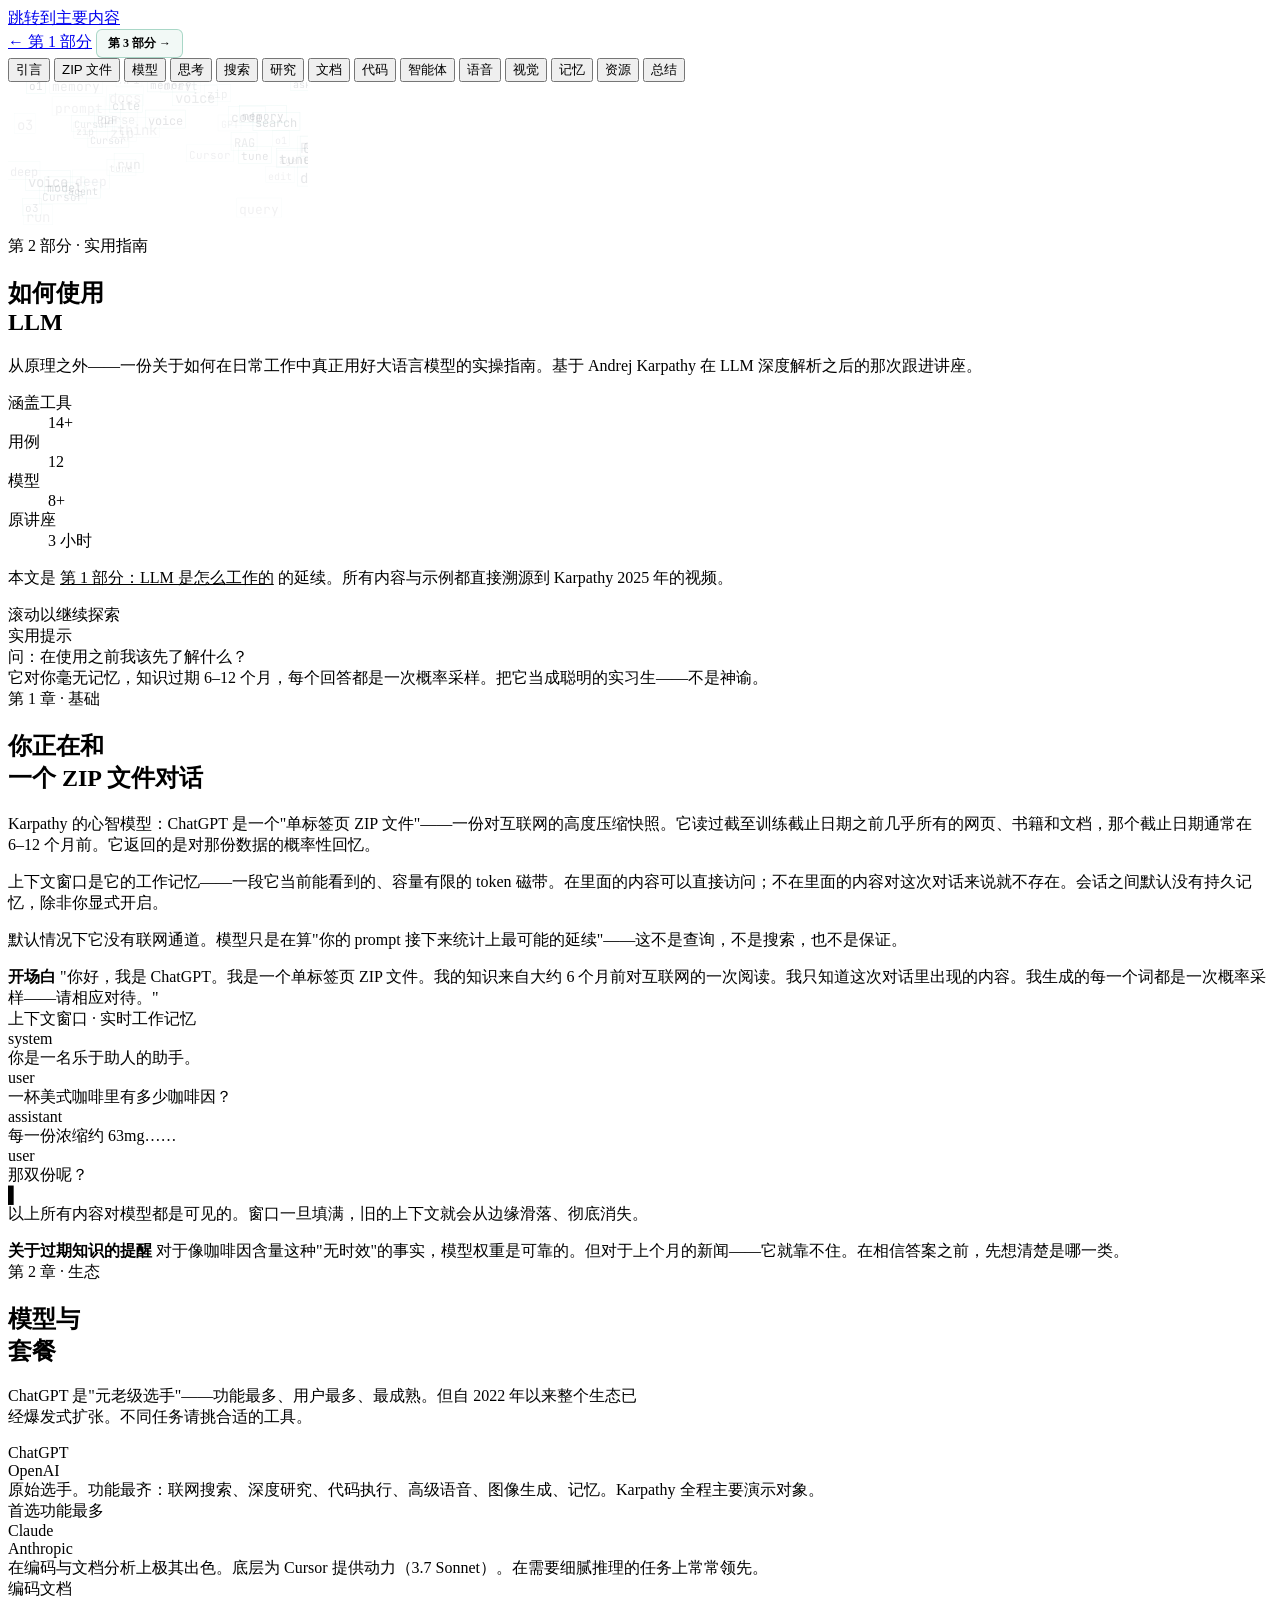
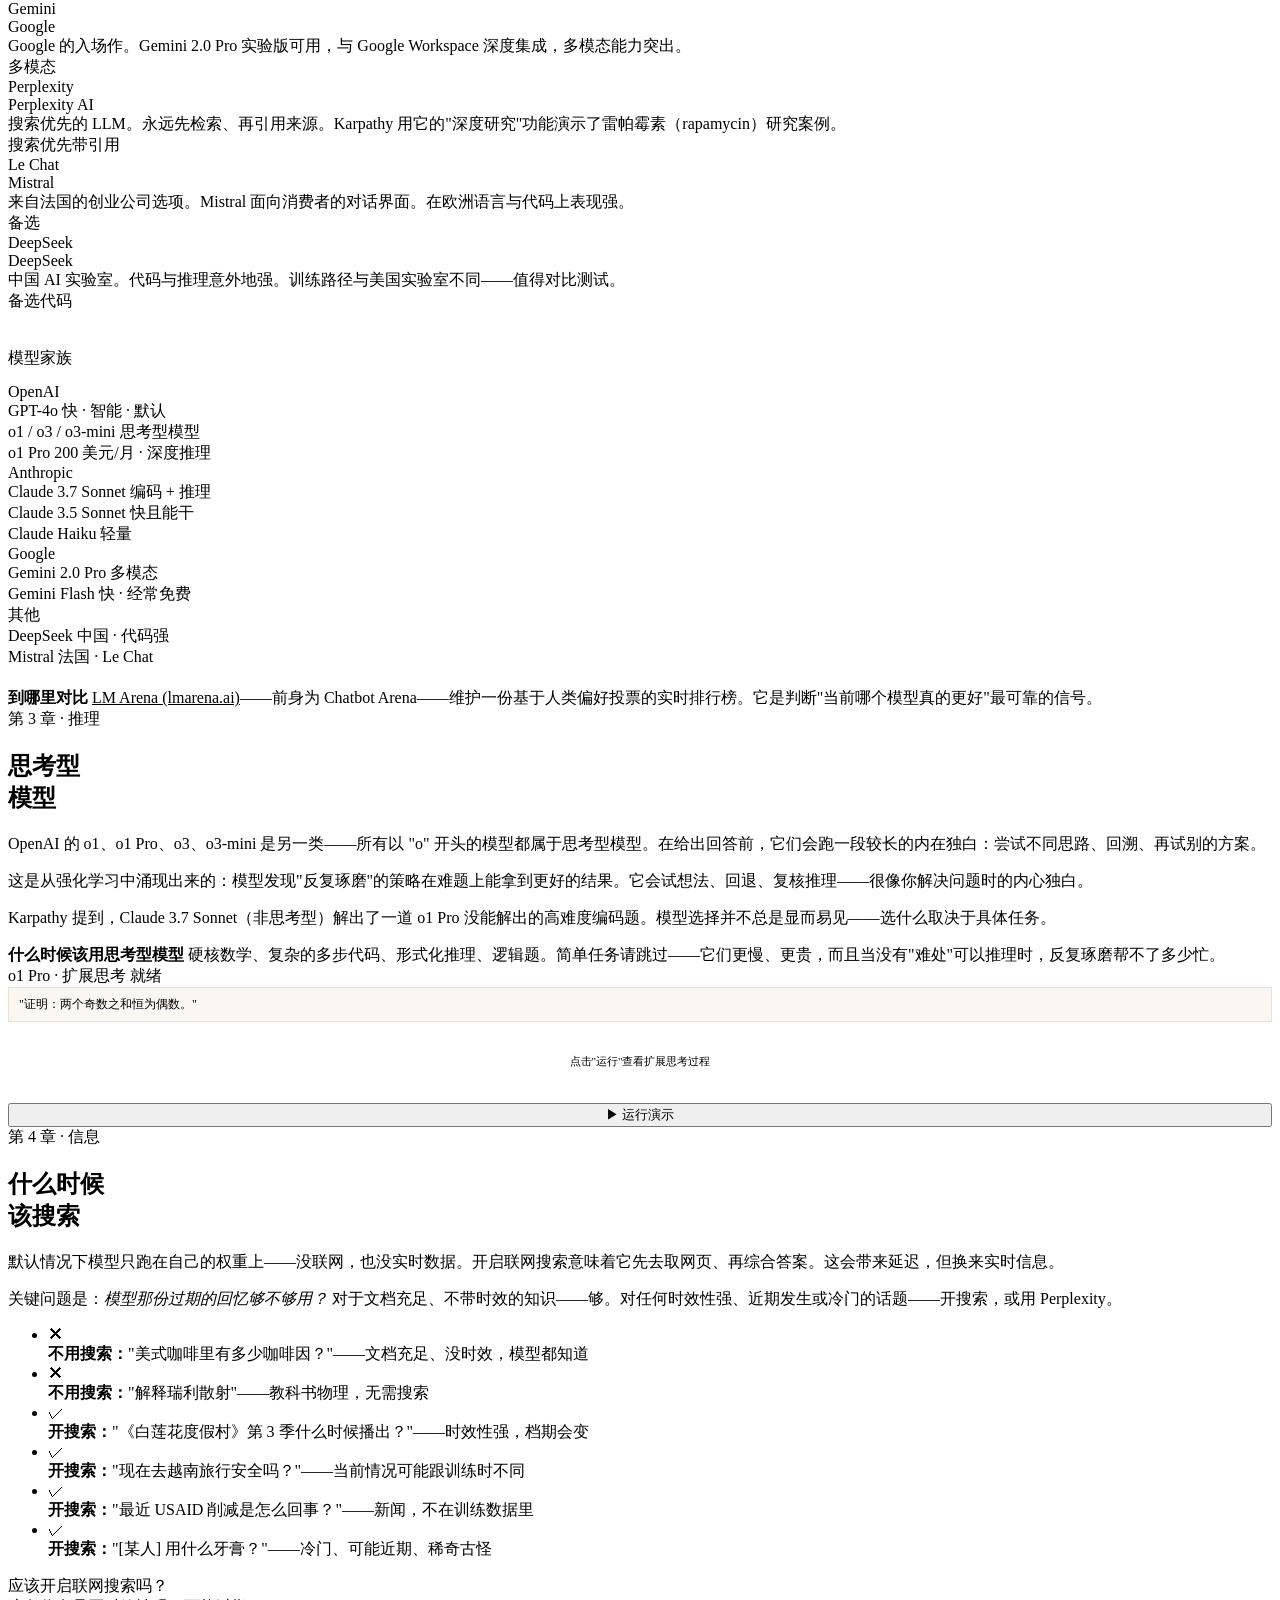
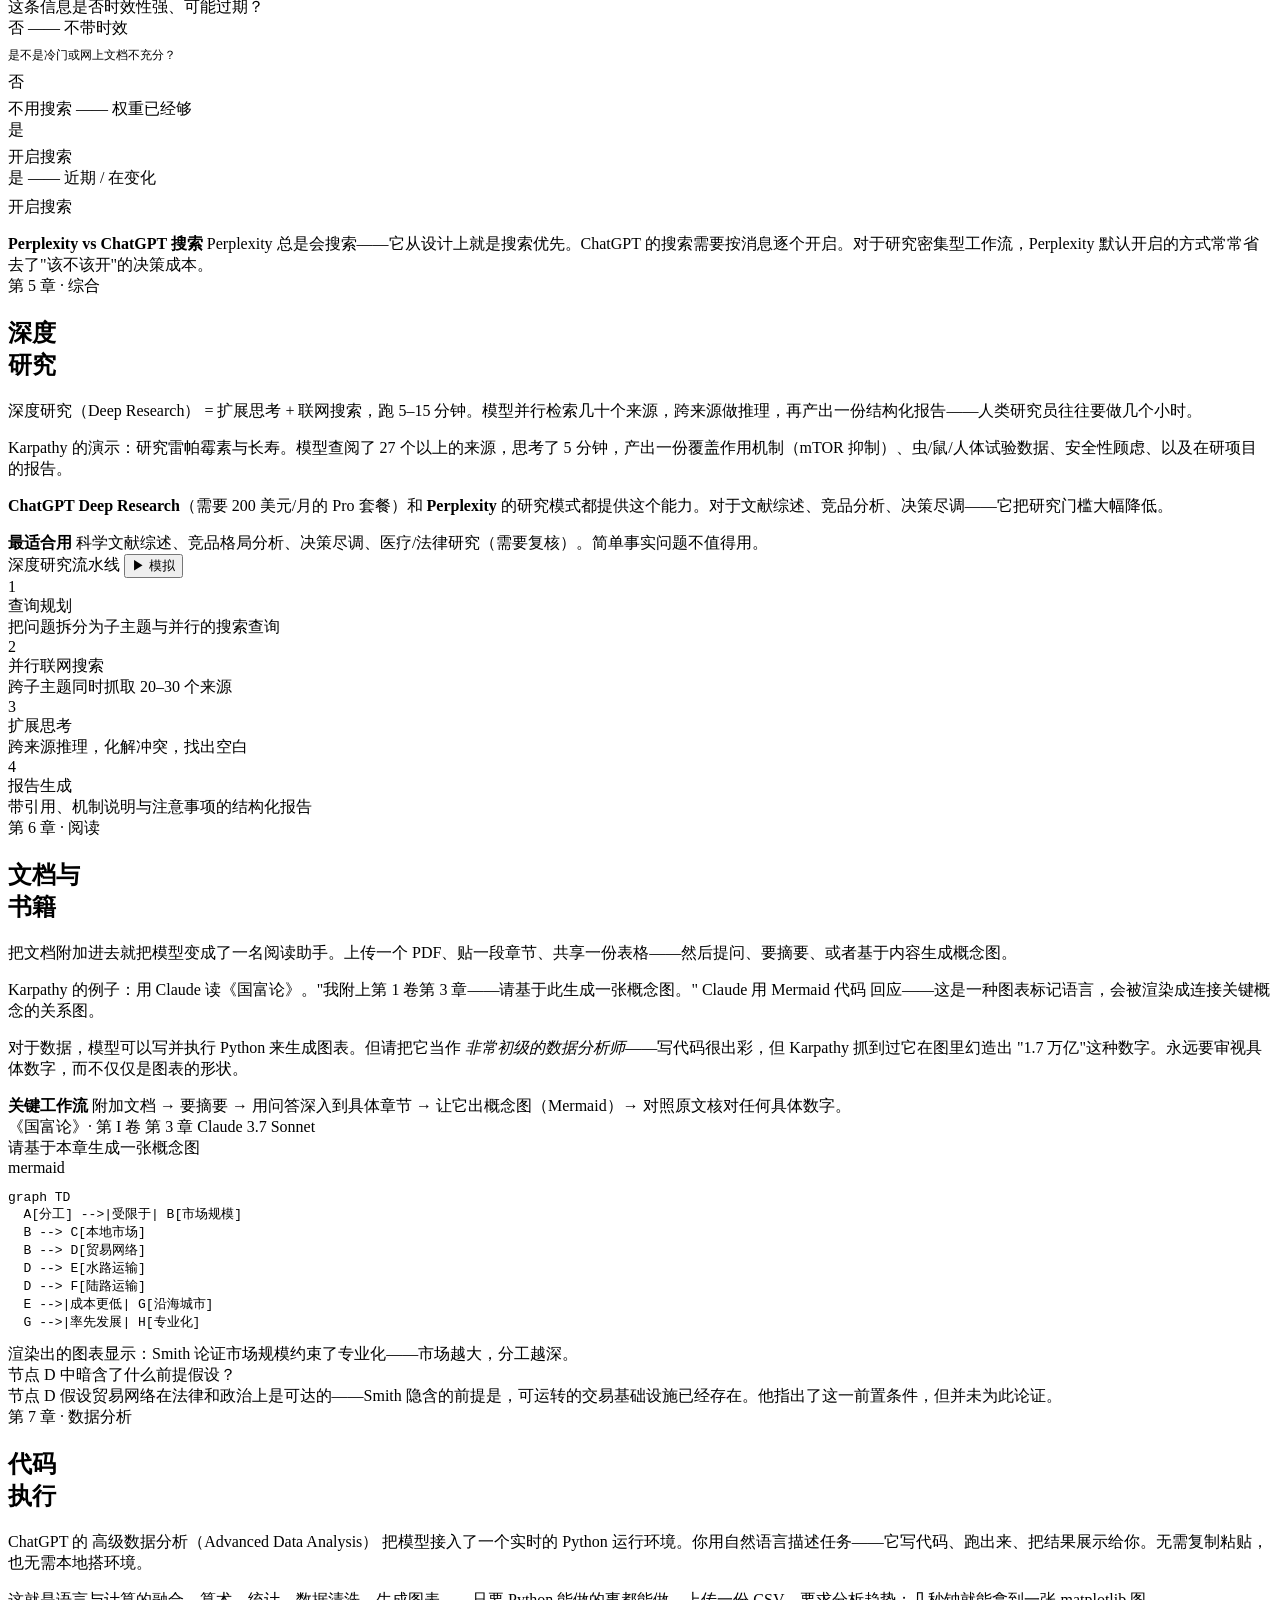
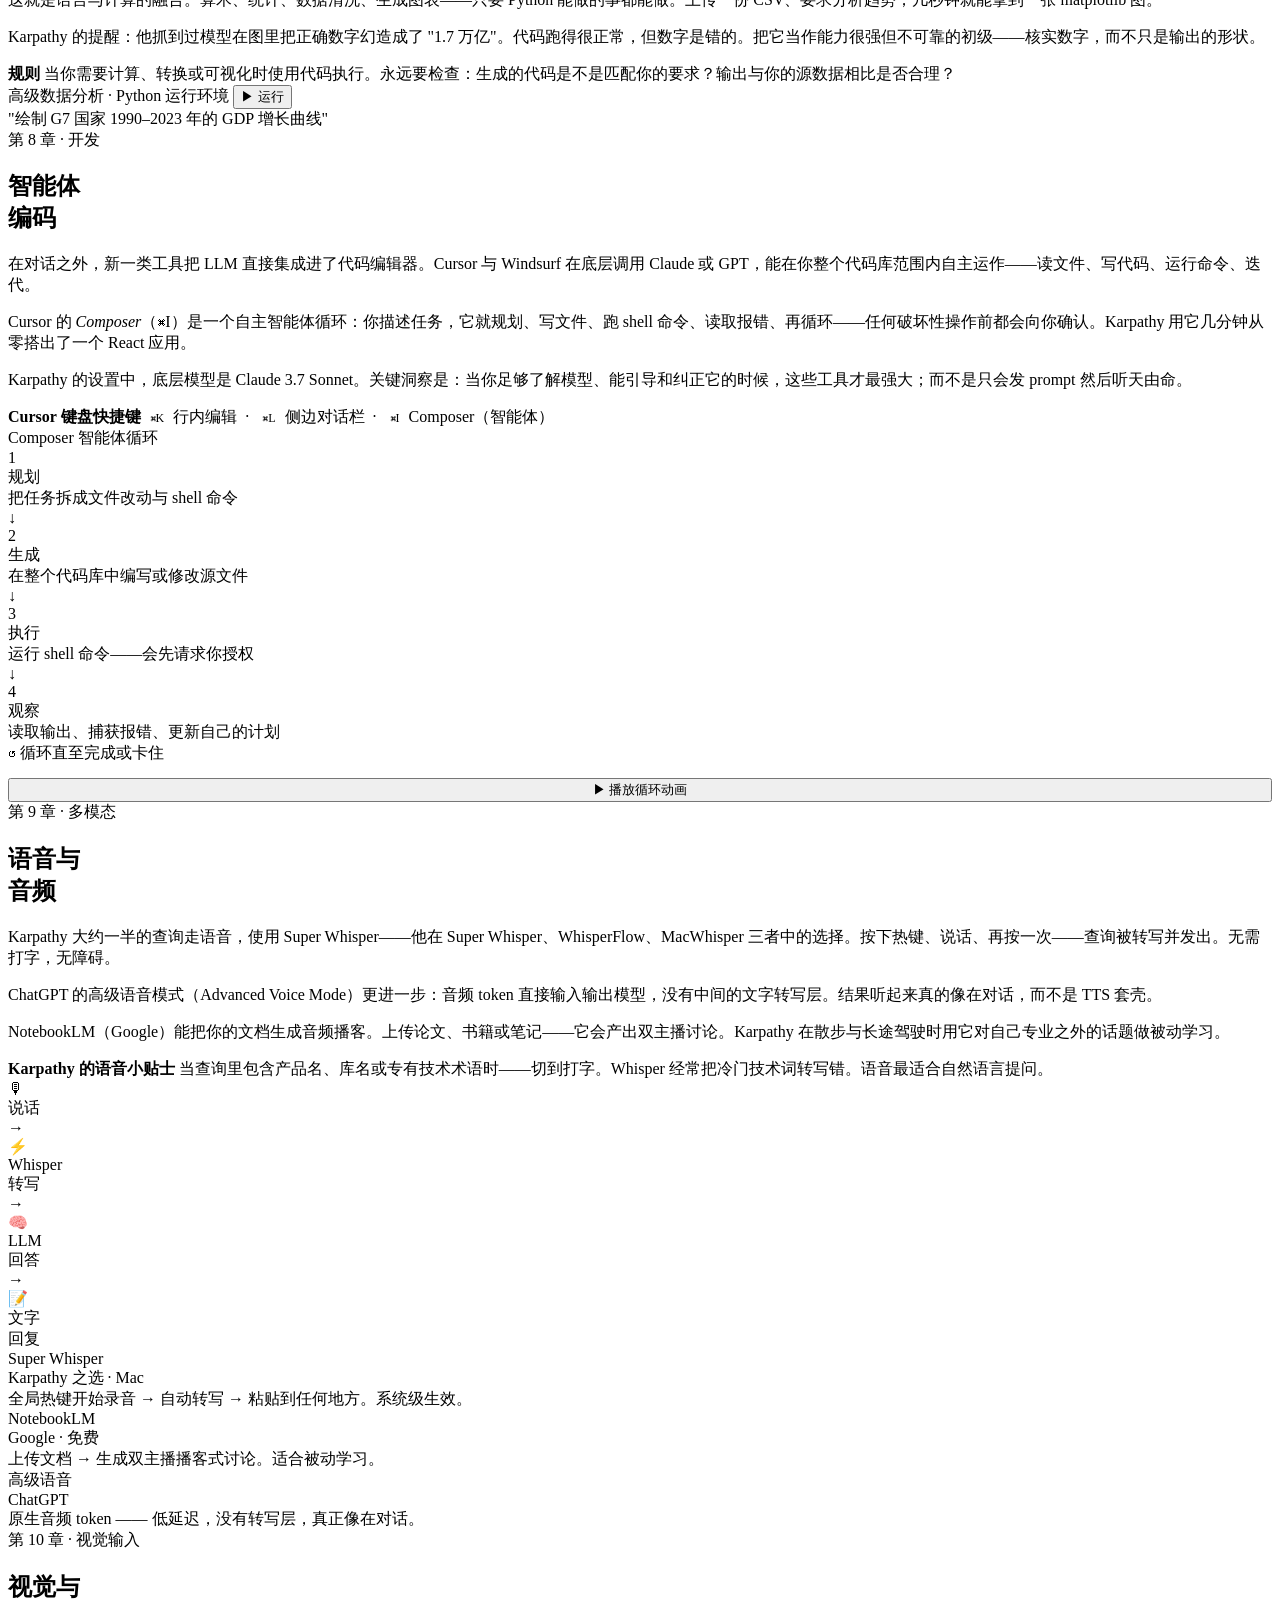
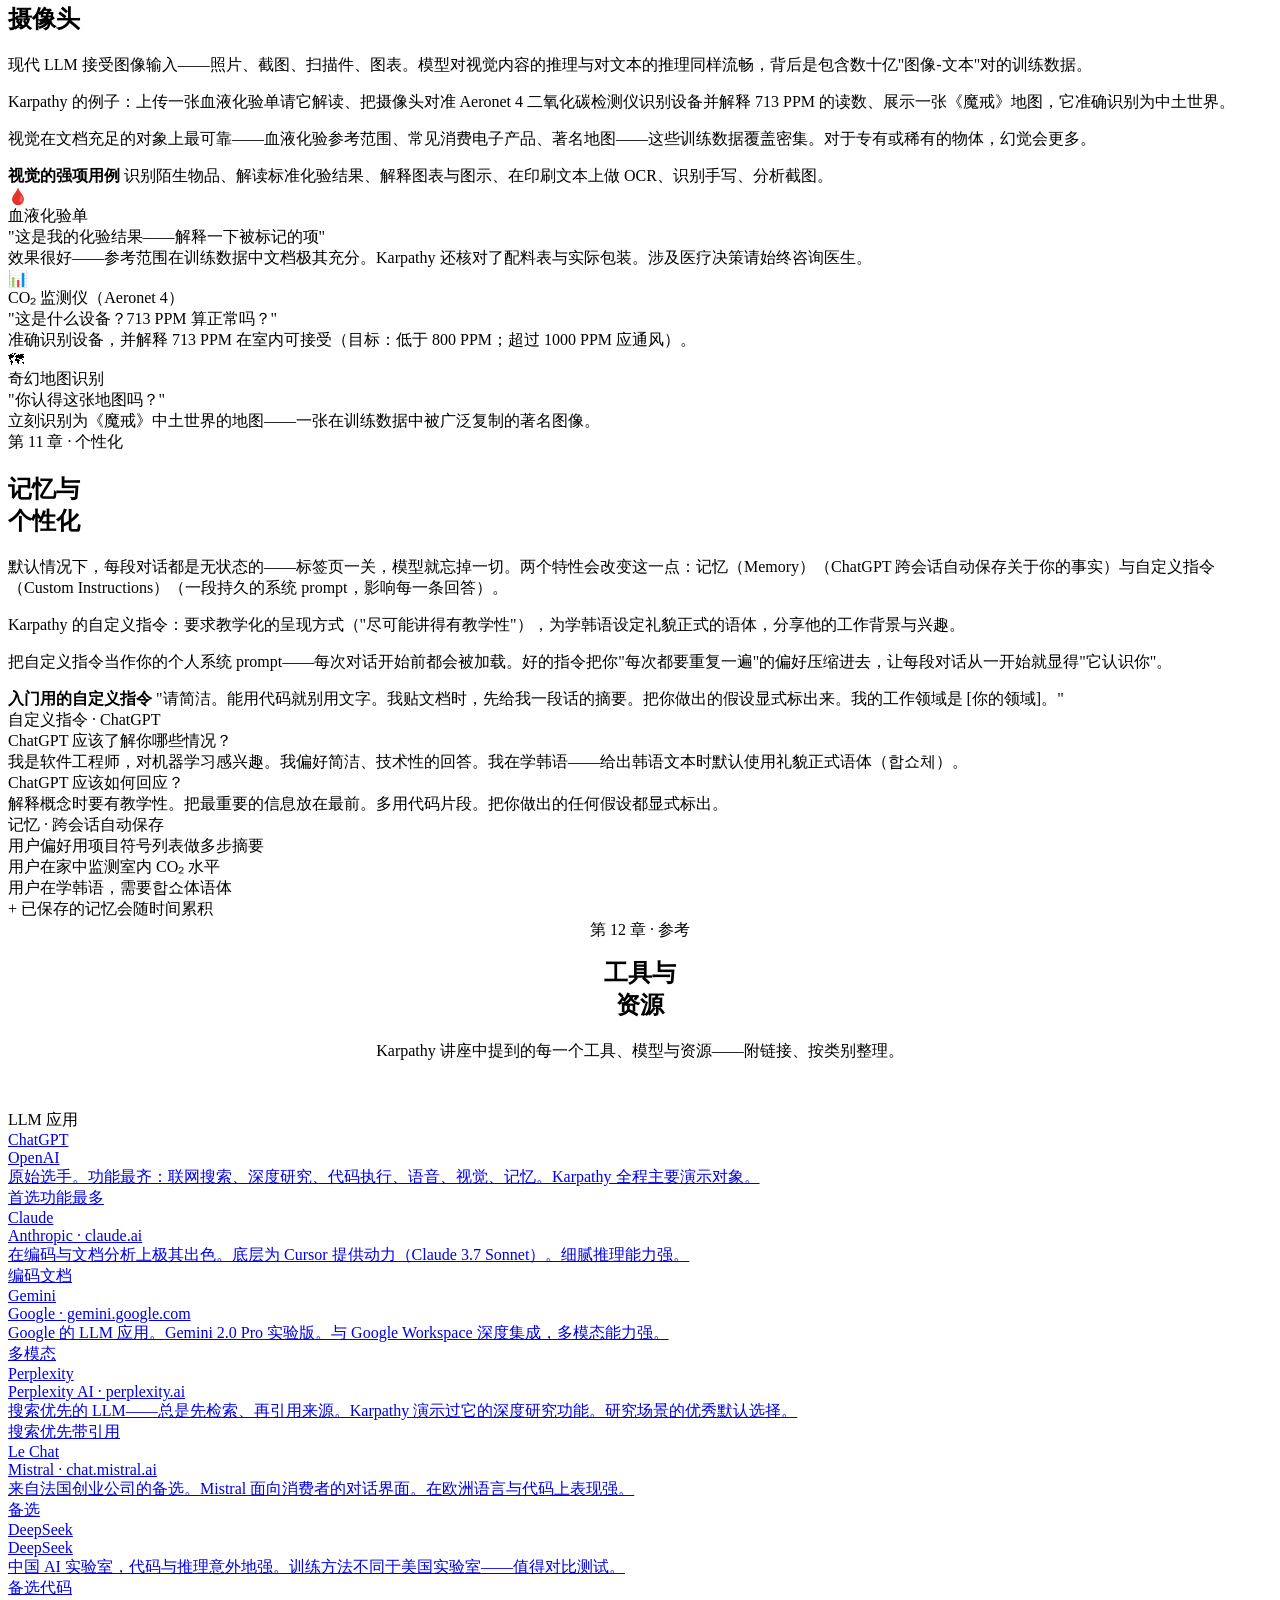
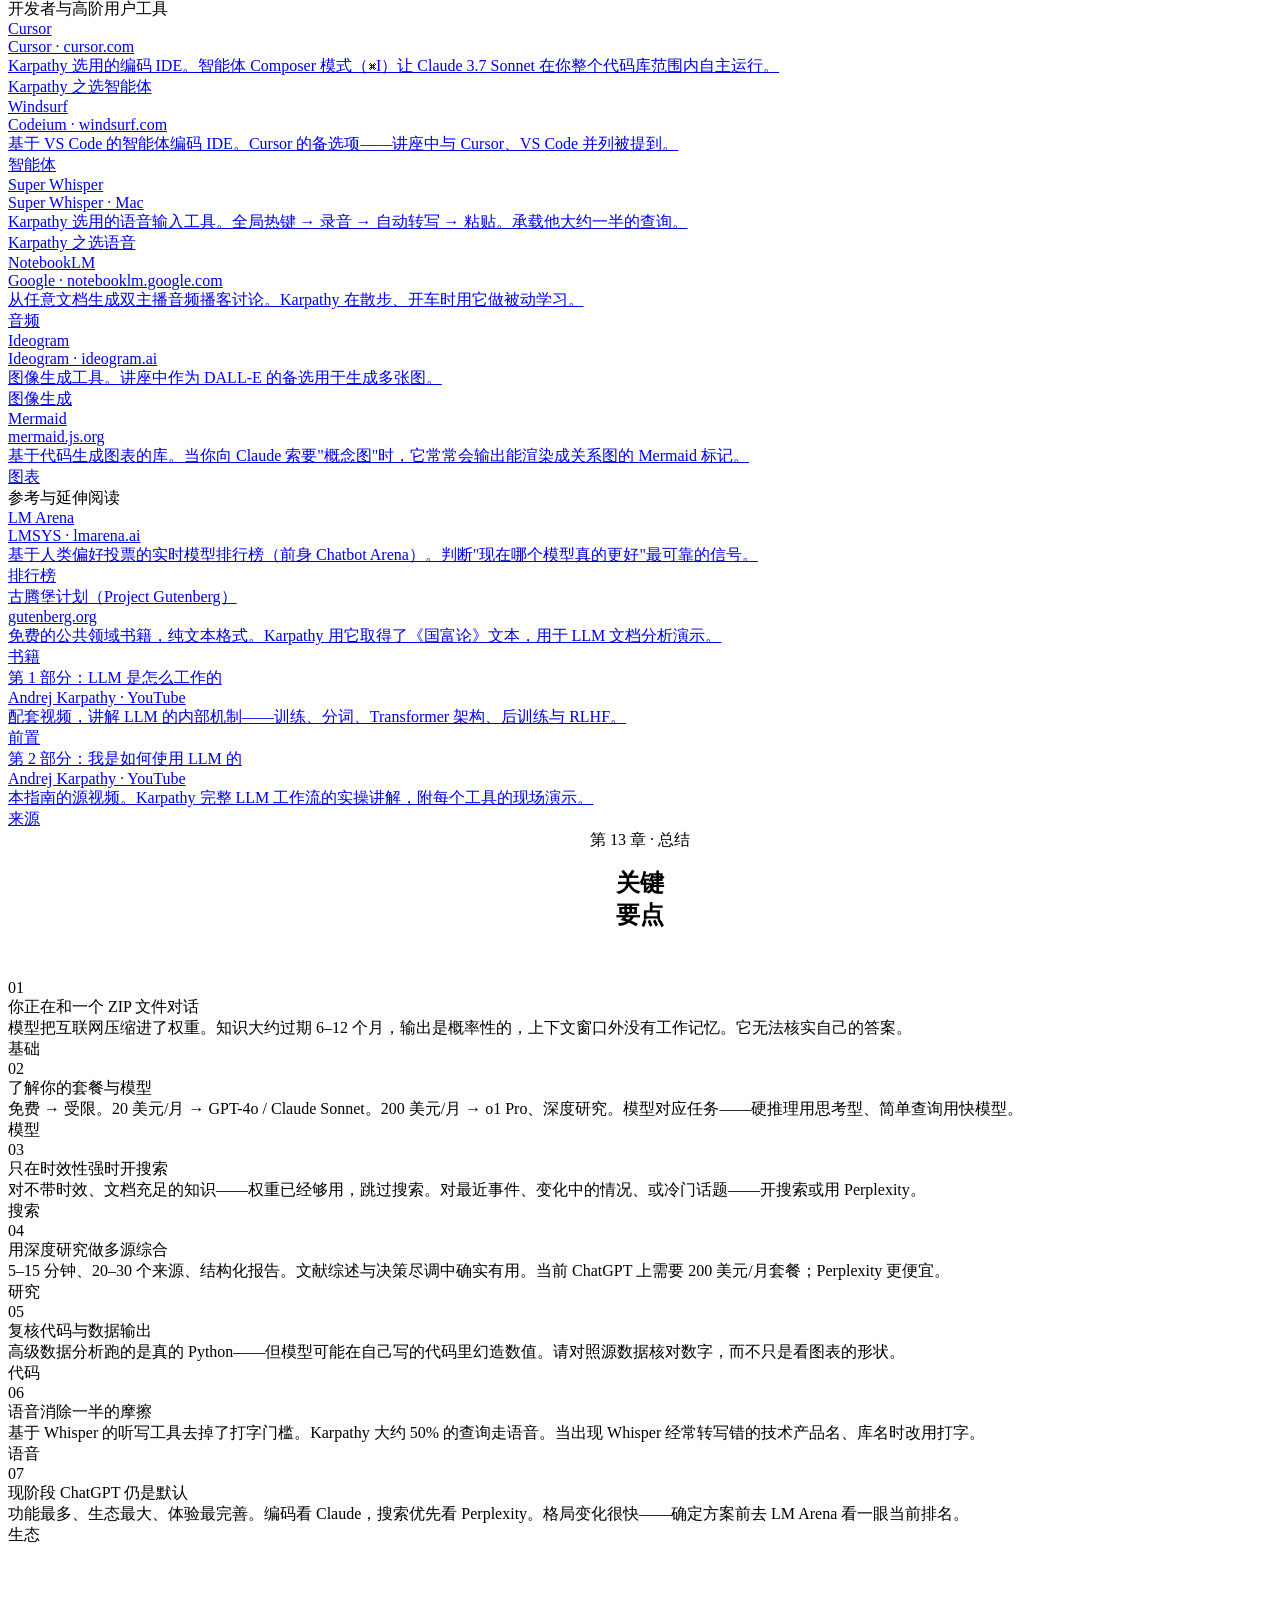
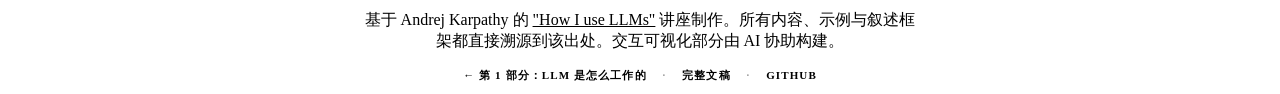
==== how-to-use-llms/index.html @ b39ea915 "Translate site content to Simplified Chinese Translate all user-visible content across the three mai" ====
<!DOCTYPE html>
<html lang="zh-CN">
<head>
<meta charset="UTF-8">
<meta name="viewport" content="width=device-width, initial-scale=1.0">
<title>如何使用 LLM —— 实用指南</title>
<link rel="preconnect" href="https://fonts.googleapis.com">
<link rel="preconnect" href="https://fonts.gstatic.com" crossorigin>
<link href="https://fonts.googleapis.com/css2?family=Inter:wght@400;500;600;700;800&family=JetBrains+Mono:ital,wght@0,400;0,500;1,400&display=swap" rel="stylesheet">
<link rel="stylesheet" href="style.css">
</head>
<body>
<a href="#main-content" class="skip-link">跳转到主要内容</a>
<div class="progress-bar" id="progress-bar" role="progressbar" aria-label="阅读进度" aria-valuenow="0" aria-valuemin="0" aria-valuemax="100"></div>

<nav class="top-nav" id="top-nav" aria-label="章节导航">
  <div class="top-nav-inner">
    <a href="../index.html" class="top-nav-brand">← 第 1 部分</a>
    <a href="../neural-networks/index.html" style="font-family:var(--ds);font-size:12px;font-weight:600;color:var(--green);text-decoration:none;padding:5px 11px;border-radius:6px;border:1px solid rgba(0,135,90,0.3);background:rgba(0,135,90,0.05);white-space:nowrap;flex-shrink:0;display:inline-flex;align-items:center;gap:5px;transition:.15s;margin-right:6px" onmouseover="this.style.background='rgba(0,135,90,0.1)'" onmouseout="this.style.background='rgba(0,135,90,0.05)'">第 3 部分 →</a>
    <div class="top-nav-links" id="top-nav-links">
      <button class="tnav-btn active" data-section="s-intro" aria-current="true">引言</button>
      <button class="tnav-btn" data-section="s-mental-model">ZIP 文件</button>
      <button class="tnav-btn" data-section="s-models">模型</button>
      <button class="tnav-btn" data-section="s-thinking">思考</button>
      <button class="tnav-btn" data-section="s-search">搜索</button>
      <button class="tnav-btn" data-section="s-research">研究</button>
      <button class="tnav-btn" data-section="s-docs">文档</button>
      <button class="tnav-btn" data-section="s-code">代码</button>
      <button class="tnav-btn" data-section="s-agentic">智能体</button>
      <button class="tnav-btn" data-section="s-voice">语音</button>
      <button class="tnav-btn" data-section="s-vision">视觉</button>
      <button class="tnav-btn" data-section="s-memory">记忆</button>
      <button class="tnav-btn" data-section="s-resources">资源</button>
      <button class="tnav-btn" data-section="s-summary">总结</button>
    </div>
  </div>
</nav>

<!-- ━━━━━━━━ HERO ━━━━━━━━ -->
<section id="s-intro" class="section" aria-label="引言">
  <canvas id="hero-canvas" aria-hidden="true"></canvas>
  <div class="hero-content" id="main-content">
    <div class="chapter-badge" aria-hidden="true">第 2 部分 · 实用指南</div>
    <div class="hero-grid">
      <div class="hero-left">
        <h1 class="hero-title">如何使用<br><span>LLM</span></h1>
        <p class="hero-sub">从原理之外——一份关于如何在日常工作中真正用好大语言模型的实操指南。基于 Andrej Karpathy 在 LLM 深度解析之后的那次跟进讲座。</p>
        <dl class="hero-stats">
          <div class="stat-item"><dt class="stat-lbl">涵盖工具</dt><dd class="stat-val">14+</dd></div>
          <div class="stat-item"><dt class="stat-lbl">用例</dt><dd class="stat-val">12</dd></div>
          <div class="stat-item"><dt class="stat-lbl">模型</dt><dd class="stat-val">8+</dd></div>
          <div class="stat-item"><dt class="stat-lbl">原讲座</dt><dd class="stat-val">3 小时</dd></div>
        </dl>
        <p class="stats-caveat">本文是 <a href="../index.html" style="color:var(--accent)">第 1 部分：LLM 是怎么工作的</a> 的延续。所有内容与示例都直接溯源到 Karpathy 2025 年的视频。</p>
        <div class="scroll-hint" aria-hidden="true"><div class="scroll-arrow"></div>滚动以继续探索</div>
      </div>
      <div class="hero-right">
        <div class="typewriter-wrap" aria-label="LLM 使用小贴士">
          <div class="tw-label" aria-hidden="true">实用提示</div>
          <div class="tw-prompt">问：在使用之前我该先了解什么？</div>
          <div class="tw-response" id="tw-response" aria-live="polite" aria-atomic="true"><span class="tw-cursor" aria-hidden="true"></span></div>
        </div>
      </div>
    </div>
  </div>
</section>

<!-- ━━━━━━━━ ZIP FILE ━━━━━━━━ -->
<section id="s-mental-model" class="section" aria-label="ZIP 文件这一心智模型">
  <div class="section-inner two-col">
    <div class="col-text fade-up">
      <div class="chapter-badge">第 1 章 · 基础</div>
      <h2 class="section-title">你正在和<br><span>一个 ZIP 文件</span>对话</h2>
      <p class="body-text">Karpathy 的心智模型：ChatGPT 是一个<span class="highlight">"单标签页 ZIP 文件"</span>——一份对互联网的高度压缩快照。它读过截至训练截止日期之前几乎所有的网页、书籍和文档，那个截止日期通常在 6–12 个月前。它返回的是对那份数据的概率性回忆。</p>
      <p class="body-text"><span class="highlight">上下文窗口</span>是它的工作记忆——一段它当前能看到的、容量有限的 token 磁带。在里面的内容可以直接访问；不在里面的内容对这次对话来说就不存在。会话之间默认没有持久记忆，除非你显式开启。</p>
      <p class="body-text">默认情况下它没有联网通道。模型只是在算"你的 prompt 接下来统计上最可能的延续"——这不是查询，不是搜索，也不是保证。</p>
      <div class="insight-box">
        <strong>开场白</strong>
        "你好，我是 ChatGPT。我是一个单标签页 ZIP 文件。我的知识来自大约 6 个月前对互联网的一次阅读。我只知道这次对话里出现的内容。我生成的每一个词都是一次概率采样——请相应对待。"
      </div>
    </div>
    <div class="fade-up" style="animation-delay:.15s">
      <div class="context-demo">
        <div class="context-label">上下文窗口 · 实时工作记忆</div>
        <div class="context-tape" id="context-tape">
          <div class="context-token ctx-system">system</div>
          <div class="context-token ctx-content">你是一名乐于助人的助手。</div>
          <div class="context-token ctx-user">user</div>
          <div class="context-token ctx-content">一杯美式咖啡里有多少咖啡因？</div>
          <div class="context-token ctx-assistant">assistant</div>
          <div class="context-token ctx-content">每一份浓缩约 63mg……</div>
          <div class="context-token ctx-user">user</div>
          <div class="context-token ctx-content">那双份呢？</div>
          <div class="context-token ctx-cursor blink">▌</div>
        </div>
        <div class="context-note">以上所有内容对模型都是可见的。窗口一旦填满，旧的上下文就会从边缘滑落、彻底消失。</div>
      </div>
      <div class="insight-box" style="margin-top:16px">
        <strong>关于过期知识的提醒</strong>
        对于像咖啡因含量这种"无时效"的事实，模型权重是可靠的。但对于上个月的新闻——它就靠不住。在相信答案之前，先想清楚是哪一类。
      </div>
    </div>
  </div>
</section>

<!-- ━━━━━━━━ MODELS & TIERS ━━━━━━━━ -->
<section id="s-models" class="section" aria-label="模型与套餐">
  <div class="section-inner">
    <div class="fade-up" style="margin-bottom:8px">
      <div class="chapter-badge">第 2 章 · 生态</div>
      <h2 class="section-title">模型与<br><span>套餐</span></h2>
      <p class="body-text" style="max-width:640px">ChatGPT 是"元老级选手"——功能最多、用户最多、最成熟。但自 2022 年以来整个生态已经爆发式扩张。不同任务请挑合适的工具。</p>
    </div>
    <div class="app-grid fade-up" style="animation-delay:.1s" id="app-grid" aria-label="LLM 应用对比">
      <div class="app-card app-featured">
        <div class="ac-name">ChatGPT</div>
        <div class="ac-by">OpenAI</div>
        <div class="ac-desc">原始选手。功能最齐：联网搜索、深度研究、代码执行、高级语音、图像生成、记忆。Karpathy 全程主要演示对象。</div>
        <div class="ac-tags"><span class="tag tag-c">首选</span><span class="tag tag-g">功能最多</span></div>
      </div>
      <div class="app-card">
        <div class="ac-name">Claude</div>
        <div class="ac-by">Anthropic</div>
        <div class="ac-desc">在编码与文档分析上极其出色。底层为 Cursor 提供动力（3.7 Sonnet）。在需要细腻推理的任务上常常领先。</div>
        <div class="ac-tags"><span class="tag tag-g">编码</span><span class="tag tag-c">文档</span></div>
      </div>
      <div class="app-card">
        <div class="ac-name">Gemini</div>
        <div class="ac-by">Google</div>
        <div class="ac-desc">Google 的入场作。Gemini 2.0 Pro 实验版可用，与 Google Workspace 深度集成，多模态能力突出。</div>
        <div class="ac-tags"><span class="tag tag-p">多模态</span></div>
      </div>
      <div class="app-card">
        <div class="ac-name">Perplexity</div>
        <div class="ac-by">Perplexity AI</div>
        <div class="ac-desc">搜索优先的 LLM。永远先检索、再引用来源。Karpathy 用它的"深度研究"功能演示了雷帕霉素（rapamycin）研究案例。</div>
        <div class="ac-tags"><span class="tag tag-c">搜索优先</span><span class="tag tag-a">带引用</span></div>
      </div>
      <div class="app-card">
        <div class="ac-name">Le Chat</div>
        <div class="ac-by">Mistral</div>
        <div class="ac-desc">来自法国的创业公司选项。Mistral 面向消费者的对话界面。在欧洲语言与代码上表现强。</div>
        <div class="ac-tags"><span class="tag tag-a">备选</span></div>
      </div>
      <div class="app-card">
        <div class="ac-name">DeepSeek</div>
        <div class="ac-by">DeepSeek</div>
        <div class="ac-desc">中国 AI 实验室。代码与推理意外地强。训练路径与美国实验室不同——值得对比测试。</div>
        <div class="ac-tags"><span class="tag tag-a">备选</span><span class="tag tag-g">代码</span></div>
      </div>
    </div>

    <div class="fade-up" style="animation-delay:.2s;margin-top:36px">
      <div class="chapter-badge" style="margin-bottom:14px">模型家族</div>
      <div class="model-families-grid">
        <div class="model-family-card">
          <div class="mf-provider">OpenAI</div>
          <div class="mf-models">
            <div class="model-chip chip-default">GPT-4o <span>快 · 智能 · 默认</span></div>
            <div class="model-chip chip-thinking">o1 / o3 / o3-mini <span>思考型模型</span></div>
            <div class="model-chip chip-premium">o1 Pro <span>200 美元/月 · 深度推理</span></div>
          </div>
        </div>
        <div class="model-family-card">
          <div class="mf-provider">Anthropic</div>
          <div class="mf-models">
            <div class="model-chip chip-thinking">Claude 3.7 Sonnet <span>编码 + 推理</span></div>
            <div class="model-chip chip-default">Claude 3.5 Sonnet <span>快且能干</span></div>
            <div class="model-chip chip-default">Claude Haiku <span>轻量</span></div>
          </div>
        </div>
        <div class="model-family-card">
          <div class="mf-provider">Google</div>
          <div class="mf-models">
            <div class="model-chip chip-default">Gemini 2.0 Pro <span>多模态</span></div>
            <div class="model-chip chip-default">Gemini Flash <span>快 · 经常免费</span></div>
          </div>
        </div>
        <div class="model-family-card">
          <div class="mf-provider">其他</div>
          <div class="mf-models">
            <div class="model-chip chip-alt">DeepSeek <span>中国 · 代码强</span></div>
            <div class="model-chip chip-alt">Mistral <span>法国 · Le Chat</span></div>
          </div>
        </div>
      </div>
    </div>
    <div class="insight-box fade-up" style="animation-delay:.3s;margin-top:20px">
      <strong>到哪里对比</strong>
      <a href="https://lmarena.ai" target="_blank" rel="noopener" style="color:var(--accent)">LM Arena (lmarena.ai)</a>——前身为 Chatbot Arena——维护一份基于人类偏好投票的实时排行榜。它是判断"当前哪个模型真的更好"最可靠的信号。
    </div>
  </div>
</section>

<!-- ━━━━━━━━ THINKING MODELS ━━━━━━━━ -->
<section id="s-thinking" class="section" aria-label="思考型模型">
  <div class="section-inner two-col">
    <div class="col-text fade-up">
      <div class="chapter-badge">第 3 章 · 推理</div>
      <h2 class="section-title">思考型<br><span>模型</span></h2>
      <p class="body-text">OpenAI 的 <span class="highlight">o1、o1 Pro、o3、o3-mini</span> 是另一类——所有以 "o" 开头的模型都属于思考型模型。在给出回答前，它们会跑一段较长的内在独白：尝试不同思路、回溯、再试别的方案。</p>
      <p class="body-text">这是从强化学习中涌现出来的：模型发现"反复琢磨"的策略在难题上能拿到更好的结果。它会试想法、回退、复核推理——很像你解决问题时的内心独白。</p>
      <p class="body-text">Karpathy 提到，Claude 3.7 Sonnet（非思考型）解出了一道 o1 Pro 没能解出的高难度编码题。模型选择并不总是显而易见——选什么取决于具体任务。</p>
      <div class="insight-box">
        <strong>什么时候该用思考型模型</strong>
        硬核数学、复杂的多步代码、形式化推理、逻辑题。简单任务请跳过——它们更慢、更贵，而且当没有"难处"可以推理时，反复琢磨帮不了多少忙。
      </div>
    </div>
    <div class="fade-up" style="animation-delay:.15s">
      <div class="thinking-demo" id="thinking-demo">
        <div class="thinking-header">
          <span class="thinking-badge">o1 Pro · 扩展思考</span>
          <span class="thinking-time" id="thinking-time">就绪</span>
        </div>
        <div style="font-family:var(--dm);font-size:12px;color:var(--amber);margin-bottom:12px;padding:8px 10px;background:rgba(148,104,0,0.05);border-radius:var(--radius-sm);border:1px solid rgba(148,104,0,0.15)">"证明：两个奇数之和恒为偶数。"</div>
        <div class="thinking-steps" id="thinking-steps">
          <div style="font-family:var(--ds);font-size:11px;color:var(--txt2);text-align:center;padding:20px 0">点击"运行"查看扩展思考过程</div>
        </div>
        <div class="thinking-answer" id="thinking-answer" style="display:none">
          <div class="ta-label">答案</div>
          <div class="ta-content" id="ta-content"></div>
        </div>
        <button class="btn btn-ghost btn-sm" id="thinking-run-btn" style="margin-top:14px;width:100%">▶ 运行演示</button>
      </div>
    </div>
  </div>
</section>

<!-- ━━━━━━━━ WEB SEARCH ━━━━━━━━ -->
<section id="s-search" class="section" aria-label="什么时候使用联网搜索">
  <div class="section-inner two-col">
    <div class="col-text fade-up">
      <div class="chapter-badge">第 4 章 · 信息</div>
      <h2 class="section-title">什么时候<br><span>该搜索</span></h2>
      <p class="body-text">默认情况下模型只跑在自己的权重上——没联网，也没实时数据。开启联网搜索意味着它先去取网页、再综合答案。这会带来延迟，但换来实时信息。</p>
      <p class="body-text">关键问题是：<em>模型那份过期的回忆够不够用？</em> 对于文档充足、不带时效的知识——够。对任何时效性强、近期发生或冷门的话题——开搜索，或用 Perplexity。</p>
      <ul class="use-case-list">
        <li class="ucl-no-search"><span class="ucl-icon">✕</span><div><strong>不用搜索：</strong>"美式咖啡里有多少咖啡因？"——文档充足、没时效，模型都知道</div></li>
        <li class="ucl-no-search"><span class="ucl-icon">✕</span><div><strong>不用搜索：</strong>"解释瑞利散射"——教科书物理，无需搜索</div></li>
        <li class="ucl-search"><span class="ucl-icon">✓</span><div><strong>开搜索：</strong>"《白莲花度假村》第 3 季什么时候播出？"——时效性强，档期会变</div></li>
        <li class="ucl-search"><span class="ucl-icon">✓</span><div><strong>开搜索：</strong>"现在去越南旅行安全吗？"——当前情况可能跟训练时不同</div></li>
        <li class="ucl-search"><span class="ucl-icon">✓</span><div><strong>开搜索：</strong>"最近 USAID 削减是怎么回事？"——新闻，不在训练数据里</div></li>
        <li class="ucl-search"><span class="ucl-icon">✓</span><div><strong>开搜索：</strong>"[某人] 用什么牙膏？"——冷门、可能近期、稀奇古怪</div></li>
      </ul>
    </div>
    <div class="fade-up" style="animation-delay:.15s">
      <div class="decision-tree">
        <div class="dt-title">应该开启联网搜索吗？</div>
        <div class="dt-node">
          <div class="dt-question">这条信息是否时效性强、可能过期？</div>
          <div class="dt-branches">
            <div class="dt-branch dt-no">
              <div class="dt-label">否 —— 不带时效</div>
              <div class="dt-node" style="margin-top:8px">
                <div class="dt-question" style="font-size:12px">是不是冷门或网上文档不充分？</div>
                <div class="dt-branches" style="margin-top:8px">
                  <div class="dt-branch dt-no">
                    <div class="dt-label">否</div>
                    <div class="dt-result dt-result-no" style="margin-top:6px">不用搜索 —— 权重已经够</div>
                  </div>
                  <div class="dt-branch dt-yes">
                    <div class="dt-label">是</div>
                    <div class="dt-result dt-result-yes" style="margin-top:6px">开启搜索</div>
                  </div>
                </div>
              </div>
            </div>
            <div class="dt-branch dt-yes">
              <div class="dt-label">是 —— 近期 / 在变化</div>
              <div class="dt-result dt-result-yes" style="margin-top:8px">开启搜索</div>
            </div>
          </div>
        </div>
      </div>
      <div class="insight-box" style="margin-top:16px">
        <strong>Perplexity vs ChatGPT 搜索</strong>
        Perplexity 总是会搜索——它从设计上就是搜索优先。ChatGPT 的搜索需要按消息逐个开启。对于研究密集型工作流，Perplexity 默认开启的方式常常省去了"该不该开"的决策成本。
      </div>
    </div>
  </div>
</section>

<!-- ━━━━━━━━ DEEP RESEARCH ━━━━━━━━ -->
<section id="s-research" class="section" aria-label="深度研究">
  <div class="section-inner two-col">
    <div class="col-text fade-up">
      <div class="chapter-badge">第 5 章 · 综合</div>
      <h2 class="section-title">深度<br><span>研究</span></h2>
      <p class="body-text"><span class="highlight">深度研究（Deep Research）</span> = 扩展思考 + 联网搜索，跑 5–15 分钟。模型并行检索几十个来源，跨来源做推理，再产出一份结构化报告——人类研究员往往要做几个小时。</p>
      <p class="body-text">Karpathy 的演示：研究雷帕霉素与长寿。模型查阅了 27 个以上的来源，思考了 5 分钟，产出一份覆盖作用机制（mTOR 抑制）、虫/鼠/人体试验数据、安全性顾虑、以及在研项目的报告。</p>
      <p class="body-text"><strong>ChatGPT Deep Research</strong>（需要 200 美元/月的 Pro 套餐）和 <strong>Perplexity</strong> 的研究模式都提供这个能力。对于文献综述、竞品分析、决策尽调——它把研究门槛大幅降低。</p>
      <div class="insight-box">
        <strong>最适合用</strong>
        科学文献综述、竞品格局分析、决策尽调、医疗/法律研究（需要复核）。简单事实问题不值得用。
      </div>
    </div>
    <div class="fade-up" style="animation-delay:.15s">
      <div class="research-pipeline">
        <div class="rp-header">
          <span>深度研究流水线</span>
          <button class="btn btn-ghost btn-sm" id="rp-run-btn">▶ 模拟</button>
        </div>
        <div class="rp-steps">
          <div class="rp-step" id="rp-s0">
            <div class="rp-step-icon">1</div>
            <div class="rp-step-body">
              <div class="rp-step-title">查询规划</div>
              <div class="rp-step-desc">把问题拆分为子主题与并行的搜索查询</div>
            </div>
          </div>
          <div class="rp-connector"></div>
          <div class="rp-step" id="rp-s1">
            <div class="rp-step-icon">2</div>
            <div class="rp-step-body">
              <div class="rp-step-title">并行联网搜索</div>
              <div class="rp-step-desc">跨子主题同时抓取 20–30 个来源</div>
            </div>
          </div>
          <div class="rp-connector"></div>
          <div class="rp-step" id="rp-s2">
            <div class="rp-step-icon">3</div>
            <div class="rp-step-body">
              <div class="rp-step-title">扩展思考</div>
              <div class="rp-step-desc">跨来源推理，化解冲突，找出空白</div>
            </div>
          </div>
          <div class="rp-connector"></div>
          <div class="rp-step" id="rp-s3">
            <div class="rp-step-icon">4</div>
            <div class="rp-step-body">
              <div class="rp-step-title">报告生成</div>
              <div class="rp-step-desc">带引用、机制说明与注意事项的结构化报告</div>
            </div>
          </div>
        </div>
        <div class="rp-result" id="rp-result" style="display:none">
          <div class="rp-result-label">示例 —— 雷帕霉素与长寿研究</div>
          <div class="rp-result-content">27 个来源 · 5 分 12 秒 · 涵盖：mTOR 抑制机制、虫/鼠/人体试验数据、安全性、剂量考量、在研临床试验、研究界共识……</div>
        </div>
      </div>
    </div>
  </div>
</section>

<!-- ━━━━━━━━ DOCS & BOOKS ━━━━━━━━ -->
<section id="s-docs" class="section" aria-label="文档与书籍">
  <div class="section-inner two-col">
    <div class="col-text fade-up">
      <div class="chapter-badge">第 6 章 · 阅读</div>
      <h2 class="section-title">文档与<br><span>书籍</span></h2>
      <p class="body-text">把文档附加进去就把模型变成了一名阅读助手。上传一个 PDF、贴一段章节、共享一份表格——然后提问、要摘要、或者基于内容生成概念图。</p>
      <p class="body-text">Karpathy 的例子：用 Claude 读《国富论》。"我附上第 1 卷第 3 章——请基于此生成一张概念图。" Claude 用 <span class="highlight">Mermaid 代码</span> 回应——这是一种图表标记语言，会被渲染成连接关键概念的关系图。</p>
      <p class="body-text">对于数据，模型可以写并执行 Python 来生成图表。但请把它当作 <em>非常初级的数据分析师</em>——写代码很出彩，但 Karpathy 抓到过它在图里幻造出 "1.7 万亿"这种数字。永远要审视具体数字，而不仅仅是图表的形状。</p>
      <div class="insight-box">
        <strong>关键工作流</strong>
        附加文档 → 要摘要 → 用问答深入到具体章节 → 让它出概念图（Mermaid）→ 对照原文核对任何具体数字。
      </div>
    </div>
    <div class="fade-up" style="animation-delay:.15s">
      <div class="doc-demo">
        <div class="doc-demo-header">
          <span class="doc-chip">《国富论》· 第 I 卷 第 3 章</span>
          <span class="doc-chip doc-chip-model">Claude 3.7 Sonnet</span>
        </div>
        <div class="doc-chat">
          <div class="doc-msg doc-msg-user">请基于本章生成一张概念图</div>
          <div class="doc-msg doc-msg-ai">
            <div class="doc-code-block">
              <div class="dcb-label">mermaid</div>
              <pre>graph TD
  A[分工] -->|受限于| B[市场规模]
  B --> C[本地市场]
  B --> D[贸易网络]
  D --> E[水路运输]
  D --> F[陆路运输]
  E -->|成本更低| G[沿海城市]
  G -->|率先发展| H[专业化]</pre>
            </div>
            渲染出的图表显示：Smith 论证市场规模约束了专业化——市场越大，分工越深。
          </div>
          <div class="doc-msg doc-msg-user">节点 D 中暗含了什么前提假设？</div>
          <div class="doc-msg doc-msg-ai">节点 D 假设贸易网络在法律和政治上是可达的——Smith 隐含的前提是，可运转的交易基础设施已经存在。他指出了这一前置条件，但并未为此论证。</div>
        </div>
      </div>
    </div>
  </div>
</section>

<!-- ━━━━━━━━ CODE EXECUTION ━━━━━━━━ -->
<section id="s-code" class="section" aria-label="代码执行">
  <div class="section-inner two-col">
    <div class="col-text fade-up">
      <div class="chapter-badge">第 7 章 · 数据分析</div>
      <h2 class="section-title">代码<br><span>执行</span></h2>
      <p class="body-text">ChatGPT 的 <span class="highlight">高级数据分析（Advanced Data Analysis）</span> 把模型接入了一个实时的 Python 运行环境。你用自然语言描述任务——它写代码、跑出来、把结果展示给你。无需复制粘贴，也无需本地搭环境。</p>
      <p class="body-text">这就是语言与计算的融合。算术、统计、数据清洗、生成图表——只要 Python 能做的事都能做。上传一份 CSV、要求分析趋势；几秒钟就能拿到一张 matplotlib 图。</p>
      <p class="body-text">Karpathy 的提醒：他抓到过模型在图里把正确数字幻造成了 "1.7 万亿"。代码跑得很正常，但数字是错的。把它当作能力很强但不可靠的初级——核实数字，而不只是输出的形状。</p>
      <div class="insight-box">
        <strong>规则</strong>
        当你需要计算、转换或可视化时使用代码执行。永远要检查：生成的代码是不是匹配你的要求？输出与你的源数据相比是否合理？
      </div>
    </div>
    <div class="fade-up" style="animation-delay:.15s">
      <div class="code-demo">
        <div class="cd-header">
          <span class="cd-badge">高级数据分析 · Python 运行环境</span>
          <button class="btn btn-ghost btn-sm" id="code-run-btn">▶ 运行</button>
        </div>
        <div class="cd-prompt">"绘制 G7 国家 1990–2023 年的 GDP 增长曲线"</div>
        <div class="cd-steps">
          <div class="cd-step" id="cd-step-0" style="display:none">
            <div class="cd-step-label">正在编写代码……</div>
            <div class="cd-code"><span class="cd-kw">import</span> pandas <span class="cd-kw">as</span> pd
<span class="cd-kw">import</span> matplotlib.pyplot <span class="cd-kw">as</span> plt

df = pd.read_csv(<span class="cd-str">'g7_gdp.csv'</span>)
fig, ax = plt.subplots(figsize=(<span class="cd-num">10</span>, <span class="cd-num">5</span>))
<span class="cd-kw">for</span> country <span class="cd-kw">in</span> df.columns[<span class="cd-num">1</span>:]:
    ax.plot(df[<span class="cd-str">'year'</span>], df[country], label=country)
ax.legend()
plt.show()</div>
          </div>
          <div class="cd-step" id="cd-step-1" style="display:none">
            <div class="cd-step-label">正在执行 Python……</div>
            <div class="cd-spinner"></div>
          </div>
          <div class="cd-step" id="cd-step-2" style="display:none">
            <div class="cd-step-label">输出</div>
            <canvas id="chart-canvas" width="340" height="160" style="width:100%;border-radius:var(--radius-sm);border:1px solid var(--border)"></canvas>
            <div class="cd-caution">⚠ 永远要复核：在分享前请确认数字与你的实际源数据一致</div>
          </div>
        </div>
      </div>
    </div>
  </div>
</section>

<!-- ━━━━━━━━ AGENTIC CODING ━━━━━━━━ -->
<section id="s-agentic" class="section" aria-label="智能体编码">
  <div class="section-inner two-col">
    <div class="col-text fade-up">
      <div class="chapter-badge">第 8 章 · 开发</div>
      <h2 class="section-title">智能体<br><span>编码</span></h2>
      <p class="body-text">在对话之外，新一类工具把 LLM 直接集成进了代码编辑器。<span class="highlight">Cursor</span> 与 <span class="highlight">Windsurf</span> 在底层调用 Claude 或 GPT，能在你整个代码库范围内自主运作——读文件、写代码、运行命令、迭代。</p>
      <p class="body-text">Cursor 的 <em>Composer</em>（⌘I）是一个自主智能体循环：你描述任务，它就规划、写文件、跑 shell 命令、读取报错、再循环——任何破坏性操作前都会向你确认。Karpathy 用它几分钟从零搭出了一个 React 应用。</p>
      <p class="body-text">Karpathy 的设置中，底层模型是 Claude 3.7 Sonnet。关键洞察是：当你足够了解模型、能引导和纠正它的时候，这些工具才最强大；而不是只会发 prompt 然后听天由命。</p>
      <div class="insight-box">
        <strong>Cursor 键盘快捷键</strong>
        <code style="font-family:var(--dm);font-size:12px;background:var(--surface);padding:1px 5px;border-radius:3px;border:1px solid var(--border)">⌘K</code> 行内编辑 &nbsp;·&nbsp;
        <code style="font-family:var(--dm);font-size:12px;background:var(--surface);padding:1px 5px;border-radius:3px;border:1px solid var(--border)">⌘L</code> 侧边对话栏 &nbsp;·&nbsp;
        <code style="font-family:var(--dm);font-size:12px;background:var(--surface);padding:1px 5px;border-radius:3px;border:1px solid var(--border)">⌘I</code> Composer（智能体）
      </div>
    </div>
    <div class="fade-up" style="animation-delay:.15s">
      <div class="agent-loop">
        <div class="al-header">Composer 智能体循环</div>
        <div class="al-steps" id="al-steps">
          <div class="al-step" id="al-s0">
            <div class="al-icon">1</div>
            <div class="al-body">
              <div class="al-title">规划</div>
              <div class="al-desc">把任务拆成文件改动与 shell 命令</div>
            </div>
          </div>
          <div class="al-arrow">↓</div>
          <div class="al-step" id="al-s1">
            <div class="al-icon">2</div>
            <div class="al-body">
              <div class="al-title">生成</div>
              <div class="al-desc">在整个代码库中编写或修改源文件</div>
            </div>
          </div>
          <div class="al-arrow">↓</div>
          <div class="al-step" id="al-s2">
            <div class="al-icon">3</div>
            <div class="al-body">
              <div class="al-title">执行</div>
              <div class="al-desc">运行 shell 命令——会先请求你授权</div>
            </div>
          </div>
          <div class="al-arrow">↓</div>
          <div class="al-step" id="al-s3">
            <div class="al-icon">4</div>
            <div class="al-body">
              <div class="al-title">观察</div>
              <div class="al-desc">读取输出、捕获报错、更新自己的计划</div>
            </div>
          </div>
          <div class="al-arrow al-loop-arrow">↺ 循环直至完成或卡住</div>
        </div>
        <button class="btn btn-ghost btn-sm" id="al-run-btn" style="margin-top:14px;width:100%">▶ 播放循环动画</button>
      </div>
    </div>
  </div>
</section>

<!-- ━━━━━━━━ VOICE & AUDIO ━━━━━━━━ -->
<section id="s-voice" class="section" aria-label="语音与音频">
  <div class="section-inner two-col">
    <div class="col-text fade-up">
      <div class="chapter-badge">第 9 章 · 多模态</div>
      <h2 class="section-title">语音与<br><span>音频</span></h2>
      <p class="body-text">Karpathy 大约<span class="highlight">一半的查询走语音</span>，使用 Super Whisper——他在 Super Whisper、WhisperFlow、MacWhisper 三者中的选择。按下热键、说话、再按一次——查询被转写并发出。无需打字，无障碍。</p>
      <p class="body-text">ChatGPT 的<span class="highlight">高级语音模式（Advanced Voice Mode）</span>更进一步：音频 token 直接输入输出模型，没有中间的文字转写层。结果听起来真的像在对话，而不是 TTS 套壳。</p>
      <p class="body-text"><span class="highlight">NotebookLM</span>（Google）能把你的文档生成音频播客。上传论文、书籍或笔记——它会产出双主播讨论。Karpathy 在散步与长途驾驶时用它对自己专业之外的话题做被动学习。</p>
      <div class="insight-box">
        <strong>Karpathy 的语音小贴士</strong>
        当查询里包含产品名、库名或专有技术术语时——切到打字。Whisper 经常把冷门技术词转写错。语音最适合自然语言提问。
      </div>
    </div>
    <div class="fade-up" style="animation-delay:.15s">
      <div class="voice-tools">
        <div class="voice-pipeline">
          <div class="vp-step">
            <div class="vp-icon">🎙</div>
            <div class="vp-label">说话</div>
          </div>
          <div class="vp-arrow">→</div>
          <div class="vp-step">
            <div class="vp-icon">⚡</div>
            <div class="vp-label">Whisper<br>转写</div>
          </div>
          <div class="vp-arrow">→</div>
          <div class="vp-step">
            <div class="vp-icon">🧠</div>
            <div class="vp-label">LLM<br>回答</div>
          </div>
          <div class="vp-arrow">→</div>
          <div class="vp-step">
            <div class="vp-icon">📝</div>
            <div class="vp-label">文字<br>回复</div>
          </div>
        </div>
        <div class="voice-apps">
          <div class="va-card">
            <div class="va-name">Super Whisper</div>
            <div class="va-tag">Karpathy 之选 · Mac</div>
            <div class="va-desc">全局热键开始录音 → 自动转写 → 粘贴到任何地方。系统级生效。</div>
          </div>
          <div class="va-card">
            <div class="va-name">NotebookLM</div>
            <div class="va-tag">Google · 免费</div>
            <div class="va-desc">上传文档 → 生成双主播播客式讨论。适合被动学习。</div>
          </div>
          <div class="va-card">
            <div class="va-name">高级语音</div>
            <div class="va-tag">ChatGPT</div>
            <div class="va-desc">原生音频 token —— 低延迟，没有转写层，真正像在对话。</div>
          </div>
        </div>
      </div>
    </div>
  </div>
</section>

<!-- ━━━━━━━━ VISION ━━━━━━━━ -->
<section id="s-vision" class="section" aria-label="视觉与摄像头输入">
  <div class="section-inner two-col">
    <div class="col-text fade-up">
      <div class="chapter-badge">第 10 章 · 视觉输入</div>
      <h2 class="section-title">视觉与<br><span>摄像头</span></h2>
      <p class="body-text">现代 LLM 接受图像输入——照片、截图、扫描件、图表。模型对视觉内容的推理与对文本的推理同样流畅，背后是包含数十亿"图像-文本"对的训练数据。</p>
      <p class="body-text">Karpathy 的例子：上传一张<span class="highlight">血液化验单</span>请它解读、把摄像头对准 <span class="highlight">Aeronet 4 二氧化碳检测仪</span>识别设备并解释 713 PPM 的读数、展示一张<span class="highlight">《魔戒》地图</span>，它准确识别为中土世界。</p>
      <p class="body-text">视觉在文档充足的对象上最可靠——血液化验参考范围、常见消费电子产品、著名地图——这些训练数据覆盖密集。对于专有或稀有的物体，幻觉会更多。</p>
      <div class="insight-box">
        <strong>视觉的强项用例</strong>
        识别陌生物品、解读标准化验结果、解释图表与图示、在印刷文本上做 OCR、识别手写、分析截图。
      </div>
    </div>
    <div class="fade-up" style="animation-delay:.15s">
      <div class="vision-examples">
        <div class="ve-card">
          <div class="ve-icon">🩸</div>
          <div class="ve-content">
            <div class="ve-title">血液化验单</div>
            <div class="ve-prompt">"这是我的化验结果——解释一下被标记的项"</div>
            <div class="ve-note ve-note-ok">效果很好——参考范围在训练数据中文档极其充分。Karpathy 还核对了配料表与实际包装。涉及医疗决策请始终咨询医生。</div>
          </div>
        </div>
        <div class="ve-card">
          <div class="ve-icon">📊</div>
          <div class="ve-content">
            <div class="ve-title">CO₂ 监测仪（Aeronet 4）</div>
            <div class="ve-prompt">"这是什么设备？713 PPM 算正常吗？"</div>
            <div class="ve-note ve-note-ok">准确识别设备，并解释 713 PPM 在室内可接受（目标：低于 800 PPM；超过 1000 PPM 应通风）。</div>
          </div>
        </div>
        <div class="ve-card">
          <div class="ve-icon">🗺</div>
          <div class="ve-content">
            <div class="ve-title">奇幻地图识别</div>
            <div class="ve-prompt">"你认得这张地图吗？"</div>
            <div class="ve-note ve-note-ok">立刻识别为《魔戒》中土世界的地图——一张在训练数据中被广泛复制的著名图像。</div>
          </div>
        </div>
      </div>
    </div>
  </div>
</section>

<!-- ━━━━━━━━ MEMORY & PERSONALIZATION ━━━━━━━━ -->
<section id="s-memory" class="section" aria-label="记忆与个性化">
  <div class="section-inner two-col">
    <div class="col-text fade-up">
      <div class="chapter-badge">第 11 章 · 个性化</div>
      <h2 class="section-title">记忆与<br><span>个性化</span></h2>
      <p class="body-text">默认情况下，每段对话都是无状态的——标签页一关，模型就忘掉一切。两个特性会改变这一点：<span class="highlight">记忆（Memory）</span>（ChatGPT 跨会话自动保存关于你的事实）与<span class="highlight">自定义指令（Custom Instructions）</span>（一段持久的系统 prompt，影响每一条回答）。</p>
      <p class="body-text">Karpathy 的自定义指令：要求教学化的呈现方式（"尽可能讲得有教学性"），为学韩语设定礼貌正式的语体，分享他的工作背景与兴趣。</p>
      <p class="body-text">把自定义指令当作你的个人系统 prompt——每次对话开始前都会被加载。好的指令把你"每次都要重复一遍"的偏好压缩进去，让每段对话从一开始就显得"它认识你"。</p>
      <div class="insight-box">
        <strong>入门用的自定义指令</strong>
        "请简洁。能用代码就别用文字。我贴文档时，先给我一段话的摘要。把你做出的假设显式标出来。我的工作领域是 [你的领域]。"
      </div>
    </div>
    <div class="fade-up" style="animation-delay:.15s">
      <div class="memory-panel">
        <div class="mp-header">自定义指令 · ChatGPT</div>
        <div class="mp-section">
          <div class="mp-section-label">ChatGPT 应该了解你哪些情况？</div>
          <div class="mp-content">我是软件工程师，对机器学习感兴趣。我偏好简洁、技术性的回答。我在学韩语——给出韩语文本时默认使用礼貌正式语体（합쇼체）。</div>
        </div>
        <div class="mp-section">
          <div class="mp-section-label">ChatGPT 应该如何回应？</div>
          <div class="mp-content">解释概念时要有教学性。把最重要的信息放在最前。多用代码片段。把你做出的任何假设都显式标出。</div>
        </div>
        <div class="mp-memory-header">记忆 · 跨会话自动保存</div>
        <div class="mp-memories">
          <div class="mp-memory-item">用户偏好用项目符号列表做多步摘要</div>
          <div class="mp-memory-item">用户在家中监测室内 CO₂ 水平</div>
          <div class="mp-memory-item">用户在学韩语，需要합쇼体语体</div>
          <div class="mp-memory-add">+ 已保存的记忆会随时间累积</div>
        </div>
      </div>
    </div>
  </div>
</section>

<!-- ━━━━━━━━ RESOURCES ━━━━━━━━ -->
<section id="s-resources" class="section" aria-label="资源">
  <div class="section-inner">
    <div class="fade-up" style="text-align:center;margin-bottom:48px">
      <div class="chapter-badge" style="display:inline-flex">第 12 章 · 参考</div>
      <h2 class="section-title" style="margin-top:16px">工具与<br><span>资源</span></h2>
      <p class="body-text" style="max-width:560px;margin:0 auto">Karpathy 讲座中提到的每一个工具、模型与资源——附链接、按类别整理。</p>
    </div>

    <div class="resource-category fade-up">
      <div class="rc-label">LLM 应用</div>
      <div class="rc-grid">
        <a href="https://chatgpt.com" target="_blank" rel="noopener" class="resource-card">
          <div class="rcard-name">ChatGPT</div>
          <div class="rcard-by">OpenAI</div>
          <div class="rcard-desc">原始选手。功能最齐：联网搜索、深度研究、代码执行、语音、视觉、记忆。Karpathy 全程主要演示对象。</div>
          <div class="rcard-tags"><span class="tag tag-c">首选</span><span class="tag tag-g">功能最多</span></div>
        </a>
        <a href="https://claude.ai" target="_blank" rel="noopener" class="resource-card">
          <div class="rcard-name">Claude</div>
          <div class="rcard-by">Anthropic · claude.ai</div>
          <div class="rcard-desc">在编码与文档分析上极其出色。底层为 Cursor 提供动力（Claude 3.7 Sonnet）。细腻推理能力强。</div>
          <div class="rcard-tags"><span class="tag tag-g">编码</span><span class="tag tag-c">文档</span></div>
        </a>
        <a href="https://gemini.google.com" target="_blank" rel="noopener" class="resource-card">
          <div class="rcard-name">Gemini</div>
          <div class="rcard-by">Google · gemini.google.com</div>
          <div class="rcard-desc">Google 的 LLM 应用。Gemini 2.0 Pro 实验版。与 Google Workspace 深度集成，多模态能力强。</div>
          <div class="rcard-tags"><span class="tag tag-p">多模态</span></div>
        </a>
        <a href="https://perplexity.ai" target="_blank" rel="noopener" class="resource-card">
          <div class="rcard-name">Perplexity</div>
          <div class="rcard-by">Perplexity AI · perplexity.ai</div>
          <div class="rcard-desc">搜索优先的 LLM——总是先检索、再引用来源。Karpathy 演示过它的深度研究功能。研究场景的优秀默认选择。</div>
          <div class="rcard-tags"><span class="tag tag-c">搜索优先</span><span class="tag tag-a">带引用</span></div>
        </a>
        <a href="https://chat.mistral.ai" target="_blank" rel="noopener" class="resource-card">
          <div class="rcard-name">Le Chat</div>
          <div class="rcard-by">Mistral · chat.mistral.ai</div>
          <div class="rcard-desc">来自法国创业公司的备选。Mistral 面向消费者的对话界面。在欧洲语言与代码上表现强。</div>
          <div class="rcard-tags"><span class="tag tag-a">备选</span></div>
        </a>
        <a href="https://chat.deepseek.com" target="_blank" rel="noopener" class="resource-card">
          <div class="rcard-name">DeepSeek</div>
          <div class="rcard-by">DeepSeek</div>
          <div class="rcard-desc">中国 AI 实验室，代码与推理意外地强。训练方法不同于美国实验室——值得对比测试。</div>
          <div class="rcard-tags"><span class="tag tag-a">备选</span><span class="tag tag-g">代码</span></div>
        </a>
      </div>
    </div>

    <div class="resource-category fade-up" style="animation-delay:.1s">
      <div class="rc-label">开发者与高阶用户工具</div>
      <div class="rc-grid">
        <a href="https://cursor.com" target="_blank" rel="noopener" class="resource-card">
          <div class="rcard-name">Cursor</div>
          <div class="rcard-by">Cursor · cursor.com</div>
          <div class="rcard-desc">Karpathy 选用的编码 IDE。智能体 Composer 模式（⌘I）让 Claude 3.7 Sonnet 在你整个代码库范围内自主运行。</div>
          <div class="rcard-tags"><span class="tag tag-c">Karpathy 之选</span><span class="tag tag-g">智能体</span></div>
        </a>
        <a href="https://windsurf.com" target="_blank" rel="noopener" class="resource-card">
          <div class="rcard-name">Windsurf</div>
          <div class="rcard-by">Codeium · windsurf.com</div>
          <div class="rcard-desc">基于 VS Code 的智能体编码 IDE。Cursor 的备选项——讲座中与 Cursor、VS Code 并列被提到。</div>
          <div class="rcard-tags"><span class="tag tag-g">智能体</span></div>
        </a>
        <a href="https://superwhisper.com" target="_blank" rel="noopener" class="resource-card">
          <div class="rcard-name">Super Whisper</div>
          <div class="rcard-by">Super Whisper · Mac</div>
          <div class="rcard-desc">Karpathy 选用的语音输入工具。全局热键 → 录音 → 自动转写 → 粘贴。承载他大约一半的查询。</div>
          <div class="rcard-tags"><span class="tag tag-c">Karpathy 之选</span><span class="tag tag-a">语音</span></div>
        </a>
        <a href="https://notebooklm.google.com" target="_blank" rel="noopener" class="resource-card">
          <div class="rcard-name">NotebookLM</div>
          <div class="rcard-by">Google · notebooklm.google.com</div>
          <div class="rcard-desc">从任意文档生成双主播音频播客讨论。Karpathy 在散步、开车时用它做被动学习。</div>
          <div class="rcard-tags"><span class="tag tag-p">音频</span></div>
        </a>
        <a href="https://ideogram.ai" target="_blank" rel="noopener" class="resource-card">
          <div class="rcard-name">Ideogram</div>
          <div class="rcard-by">Ideogram · ideogram.ai</div>
          <div class="rcard-desc">图像生成工具。讲座中作为 DALL-E 的备选用于生成多张图。</div>
          <div class="rcard-tags"><span class="tag tag-a">图像生成</span></div>
        </a>
        <a href="https://mermaid.js.org" target="_blank" rel="noopener" class="resource-card">
          <div class="rcard-name">Mermaid</div>
          <div class="rcard-by">mermaid.js.org</div>
          <div class="rcard-desc">基于代码生成图表的库。当你向 Claude 索要"概念图"时，它常常会输出能渲染成关系图的 Mermaid 标记。</div>
          <div class="rcard-tags"><span class="tag tag-g">图表</span></div>
        </a>
      </div>
    </div>

    <div class="resource-category fade-up" style="animation-delay:.2s">
      <div class="rc-label">参考与延伸阅读</div>
      <div class="rc-grid">
        <a href="https://lmarena.ai" target="_blank" rel="noopener" class="resource-card">
          <div class="rcard-name">LM Arena</div>
          <div class="rcard-by">LMSYS · lmarena.ai</div>
          <div class="rcard-desc">基于人类偏好投票的实时模型排行榜（前身 Chatbot Arena）。判断"现在哪个模型真的更好"最可靠的信号。</div>
          <div class="rcard-tags"><span class="tag tag-c">排行榜</span></div>
        </a>
        <a href="https://gutenberg.org" target="_blank" rel="noopener" class="resource-card">
          <div class="rcard-name">古腾堡计划（Project Gutenberg）</div>
          <div class="rcard-by">gutenberg.org</div>
          <div class="rcard-desc">免费的公共领域书籍，纯文本格式。Karpathy 用它取得了《国富论》文本，用于 LLM 文档分析演示。</div>
          <div class="rcard-tags"><span class="tag tag-a">书籍</span></div>
        </a>
        <a href="https://www.youtube.com/watch?v=zjkBMFhNj_g" target="_blank" rel="noopener" class="resource-card">
          <div class="rcard-name">第 1 部分：LLM 是怎么工作的</div>
          <div class="rcard-by">Andrej Karpathy · YouTube</div>
          <div class="rcard-desc">配套视频，讲解 LLM 的内部机制——训练、分词、Transformer 架构、后训练与 RLHF。</div>
          <div class="rcard-tags"><span class="tag tag-p">前置</span></div>
        </a>
        <a href="https://www.youtube.com/watch?v=EWvNQjAaOHw" target="_blank" rel="noopener" class="resource-card">
          <div class="rcard-name">第 2 部分：我是如何使用 LLM 的</div>
          <div class="rcard-by">Andrej Karpathy · YouTube</div>
          <div class="rcard-desc">本指南的源视频。Karpathy 完整 LLM 工作流的实操讲解，附每个工具的现场演示。</div>
          <div class="rcard-tags"><span class="tag tag-c">来源</span></div>
        </a>
      </div>
    </div>
  </div>
</section>

<!-- ━━━━━━━━ SUMMARY ━━━━━━━━ -->
<section id="s-summary" class="section" aria-label="总结">
  <div class="section-inner">
    <div style="text-align:center;margin-bottom:48px" class="fade-up">
      <div class="chapter-badge" style="display:inline-flex">第 13 章 · 总结</div>
      <h2 class="section-title" style="margin-top:16px">关键<br><span>要点</span></h2>
    </div>
    <div class="takeaways-pipeline">
      <div class="pipeline-stage animate-ready">
        <div class="ps-num">01</div>
        <div class="ps-content">
          <div class="ps-title" style="color:var(--accent)">你正在和一个 ZIP 文件对话</div>
          <div class="ps-desc">模型把互联网压缩进了权重。知识大约过期 6–12 个月，输出是概率性的，上下文窗口外没有工作记忆。它无法核实自己的答案。</div>
          <div class="ps-tags"><span class="tag tag-c">基础</span></div>
        </div>
      </div>
      <div class="pipeline-connector"></div>
      <div class="pipeline-stage animate-ready">
        <div class="ps-num">02</div>
        <div class="ps-content">
          <div class="ps-title" style="color:var(--accent)">了解你的套餐与模型</div>
          <div class="ps-desc">免费 → 受限。20 美元/月 → GPT-4o / Claude Sonnet。200 美元/月 → o1 Pro、深度研究。模型对应任务——硬推理用思考型、简单查询用快模型。</div>
          <div class="ps-tags"><span class="tag tag-p">模型</span></div>
        </div>
      </div>
      <div class="pipeline-connector"></div>
      <div class="pipeline-stage animate-ready">
        <div class="ps-num">03</div>
        <div class="ps-content">
          <div class="ps-title" style="color:var(--accent)">只在时效性强时开搜索</div>
          <div class="ps-desc">对不带时效、文档充足的知识——权重已经够用，跳过搜索。对最近事件、变化中的情况、或冷门话题——开搜索或用 Perplexity。</div>
          <div class="ps-tags"><span class="tag tag-a">搜索</span></div>
        </div>
      </div>
      <div class="pipeline-connector"></div>
      <div class="pipeline-stage animate-ready">
        <div class="ps-num">04</div>
        <div class="ps-content">
          <div class="ps-title" style="color:var(--accent)">用深度研究做多源综合</div>
          <div class="ps-desc">5–15 分钟、20–30 个来源、结构化报告。文献综述与决策尽调中确实有用。当前 ChatGPT 上需要 200 美元/月套餐；Perplexity 更便宜。</div>
          <div class="ps-tags"><span class="tag tag-c">研究</span></div>
        </div>
      </div>
      <div class="pipeline-connector"></div>
      <div class="pipeline-stage animate-ready">
        <div class="ps-num">05</div>
        <div class="ps-content">
          <div class="ps-title" style="color:var(--accent)">复核代码与数据输出</div>
          <div class="ps-desc">高级数据分析跑的是真的 Python——但模型可能在自己写的代码里幻造数值。请对照源数据核对数字，而不只是看图表的形状。</div>
          <div class="ps-tags"><span class="tag tag-g">代码</span></div>
        </div>
      </div>
      <div class="pipeline-connector"></div>
      <div class="pipeline-stage animate-ready">
        <div class="ps-num">06</div>
        <div class="ps-content">
          <div class="ps-title" style="color:var(--accent)">语音消除一半的摩擦</div>
          <div class="ps-desc">基于 Whisper 的听写工具去掉了打字门槛。Karpathy 大约 50% 的查询走语音。当出现 Whisper 经常转写错的技术产品名、库名时改用打字。</div>
          <div class="ps-tags"><span class="tag tag-a">语音</span></div>
        </div>
      </div>
      <div class="pipeline-connector"></div>
      <div class="pipeline-stage animate-ready">
        <div class="ps-num">07</div>
        <div class="ps-content">
          <div class="ps-title" style="color:var(--accent)">现阶段 ChatGPT 仍是默认</div>
          <div class="ps-desc">功能最多、生态最大、体验最完善。编码看 Claude，搜索优先看 Perplexity。格局变化很快——确定方案前去 LM Arena 看一眼当前排名。</div>
          <div class="ps-tags"><span class="tag tag-p">生态</span></div>
        </div>
      </div>
    </div>

    <div class="fade-up" style="text-align:center;margin-top:64px">
      <p class="body-text" style="max-width:560px;margin:0 auto;color:var(--txt2)">基于 Andrej Karpathy 的 <a href="https://www.youtube.com/watch?v=EWvNQjAaOHw" target="_blank" rel="noopener" style="color:var(--accent)">"How I use LLMs"</a> 讲座制作。所有内容、示例与叙述框架都直接溯源到该出处。交互可视化部分由 AI 协助构建。</p>
      <p style="margin-top:16px;font-family:var(--ds);font-size:11px;font-weight:700;letter-spacing:.1em;text-transform:uppercase;color:var(--txt2)">
        <a href="../index.html" style="color:var(--txt2);text-decoration:none;border-bottom:1px solid var(--border);padding-bottom:1px;transition:.2s" onmouseover="this.style.color='var(--accent)';this.style.borderColor='var(--accent)'" onmouseout="this.style.color='var(--txt2)';this.style.borderColor='var(--border)'">← 第 1 部分：LLM 是怎么工作的</a>
        <span style="margin:0 12px;opacity:.4">·</span>
        <a href="transcript.txt" target="_blank" rel="noopener" style="color:var(--txt2);text-decoration:none;border-bottom:1px solid var(--border);padding-bottom:1px;transition:.2s" onmouseover="this.style.color='var(--accent)';this.style.borderColor='var(--accent)'" onmouseout="this.style.color='var(--txt2)';this.style.borderColor='var(--border)'">完整文稿</a>
        <span style="margin:0 12px;opacity:.4">·</span>
        <a href="https://github.com/ynarwal/how-llms-work" target="_blank" rel="noopener" style="color:var(--txt2);text-decoration:none;border-bottom:1px solid var(--border);padding-bottom:1px;transition:.2s" onmouseover="this.style.color='var(--accent)';this.style.borderColor='var(--accent)'" onmouseout="this.style.color='var(--txt2)';this.style.borderColor='var(--border)'">GitHub</a>
      </p>
    </div>
  </div>
</section>

<script src="main.js"></script>
</body>
</html>
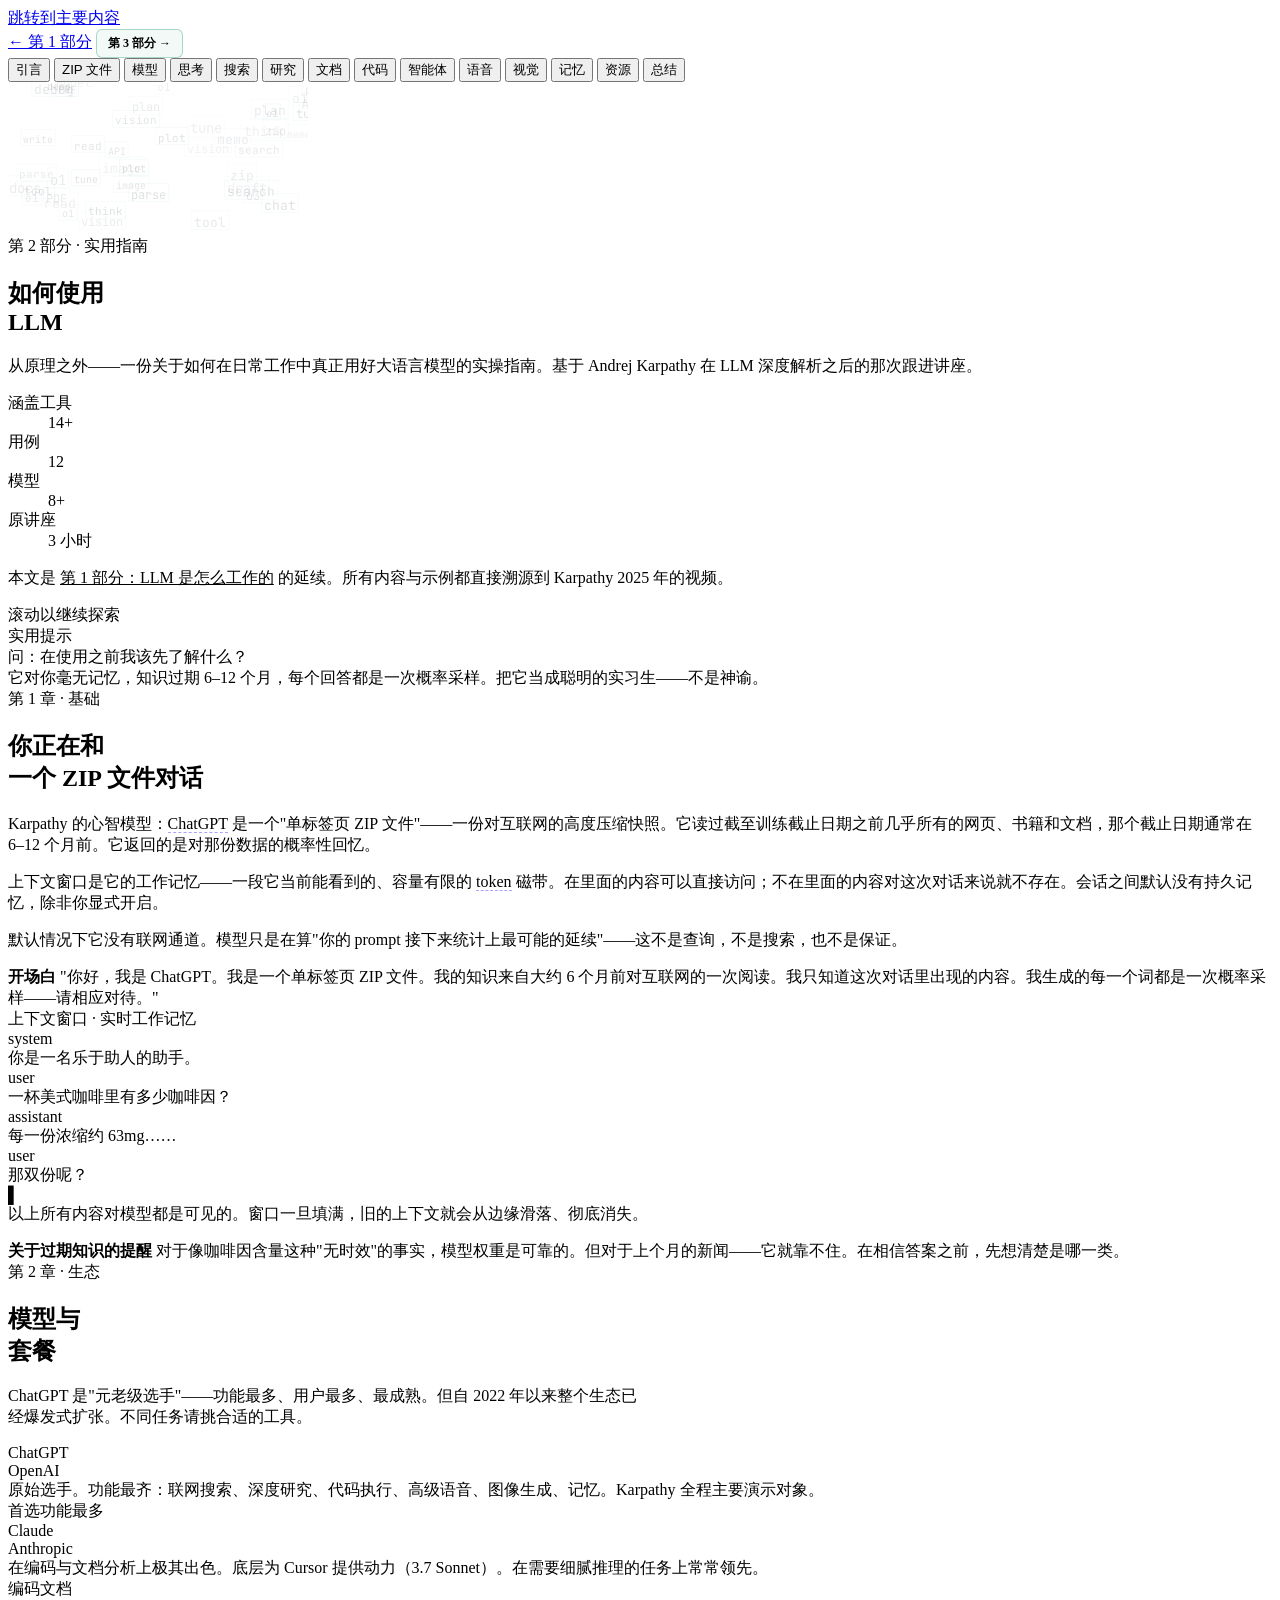
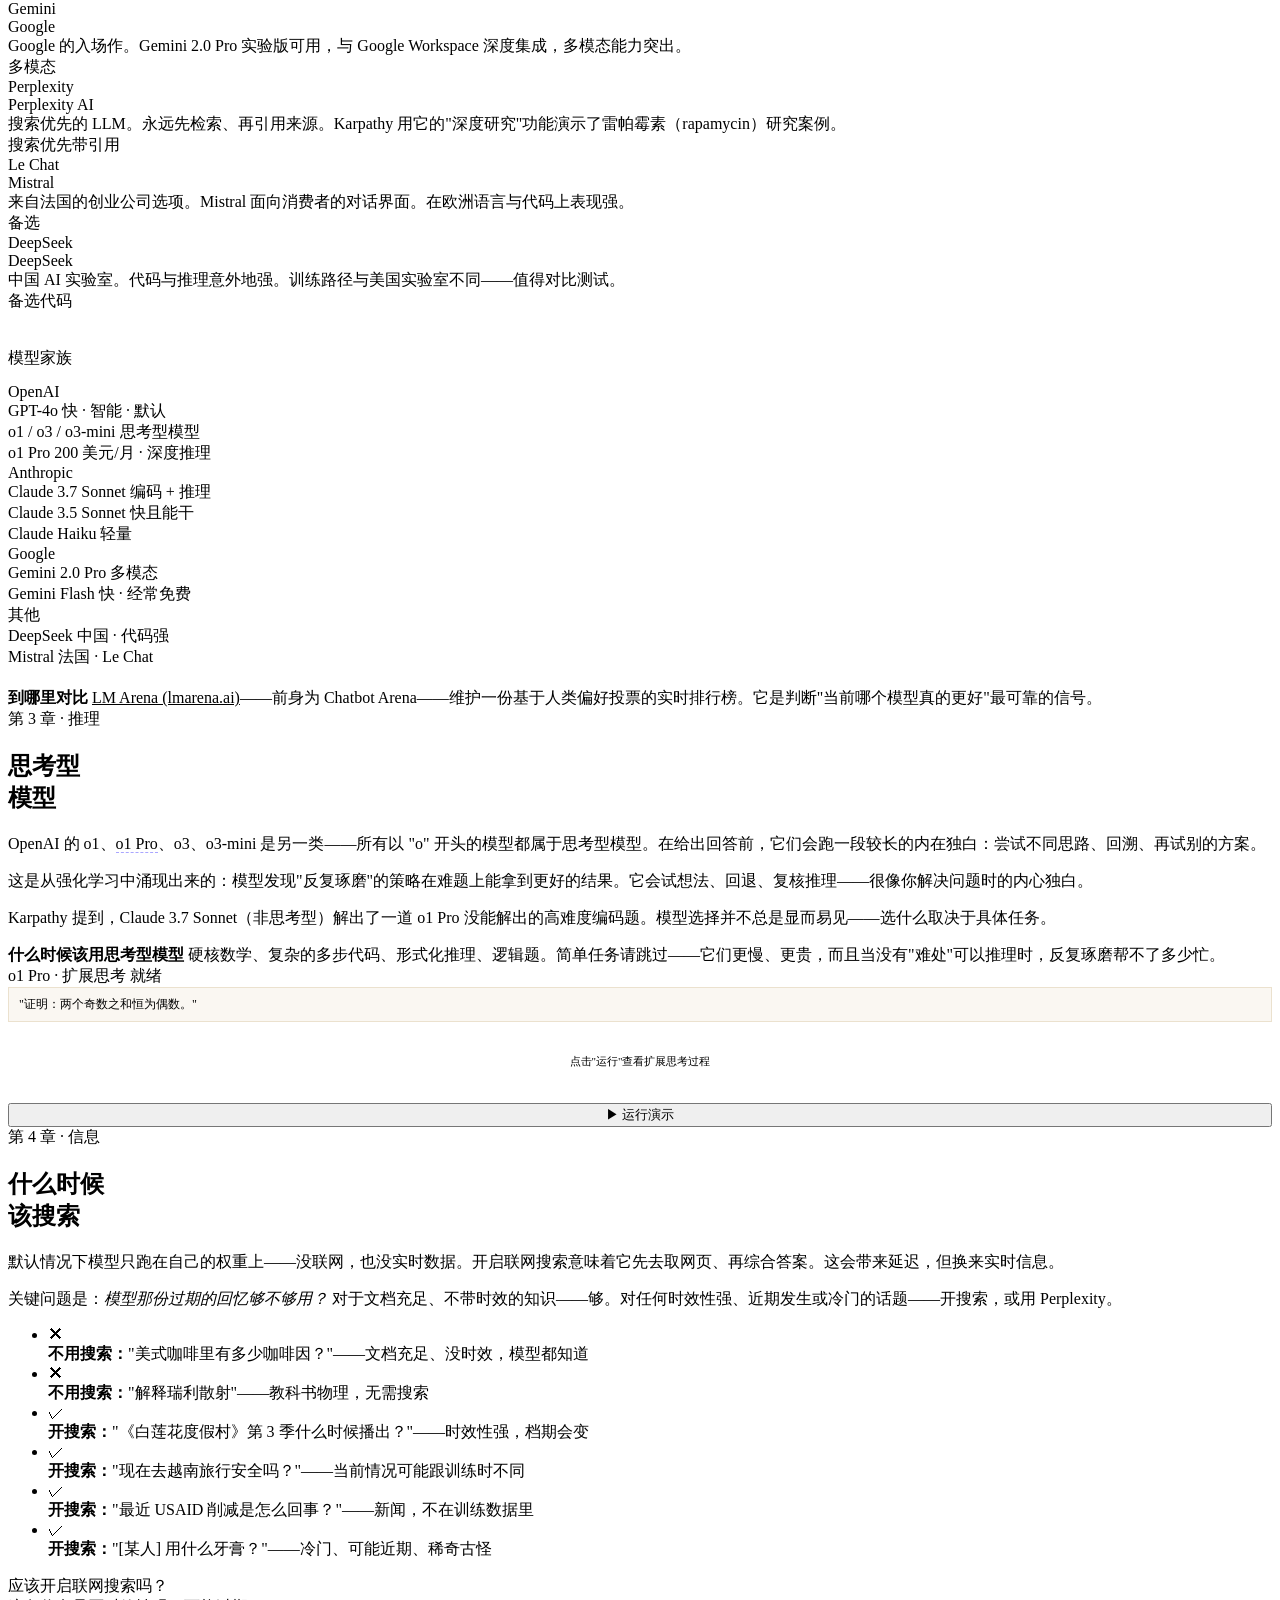
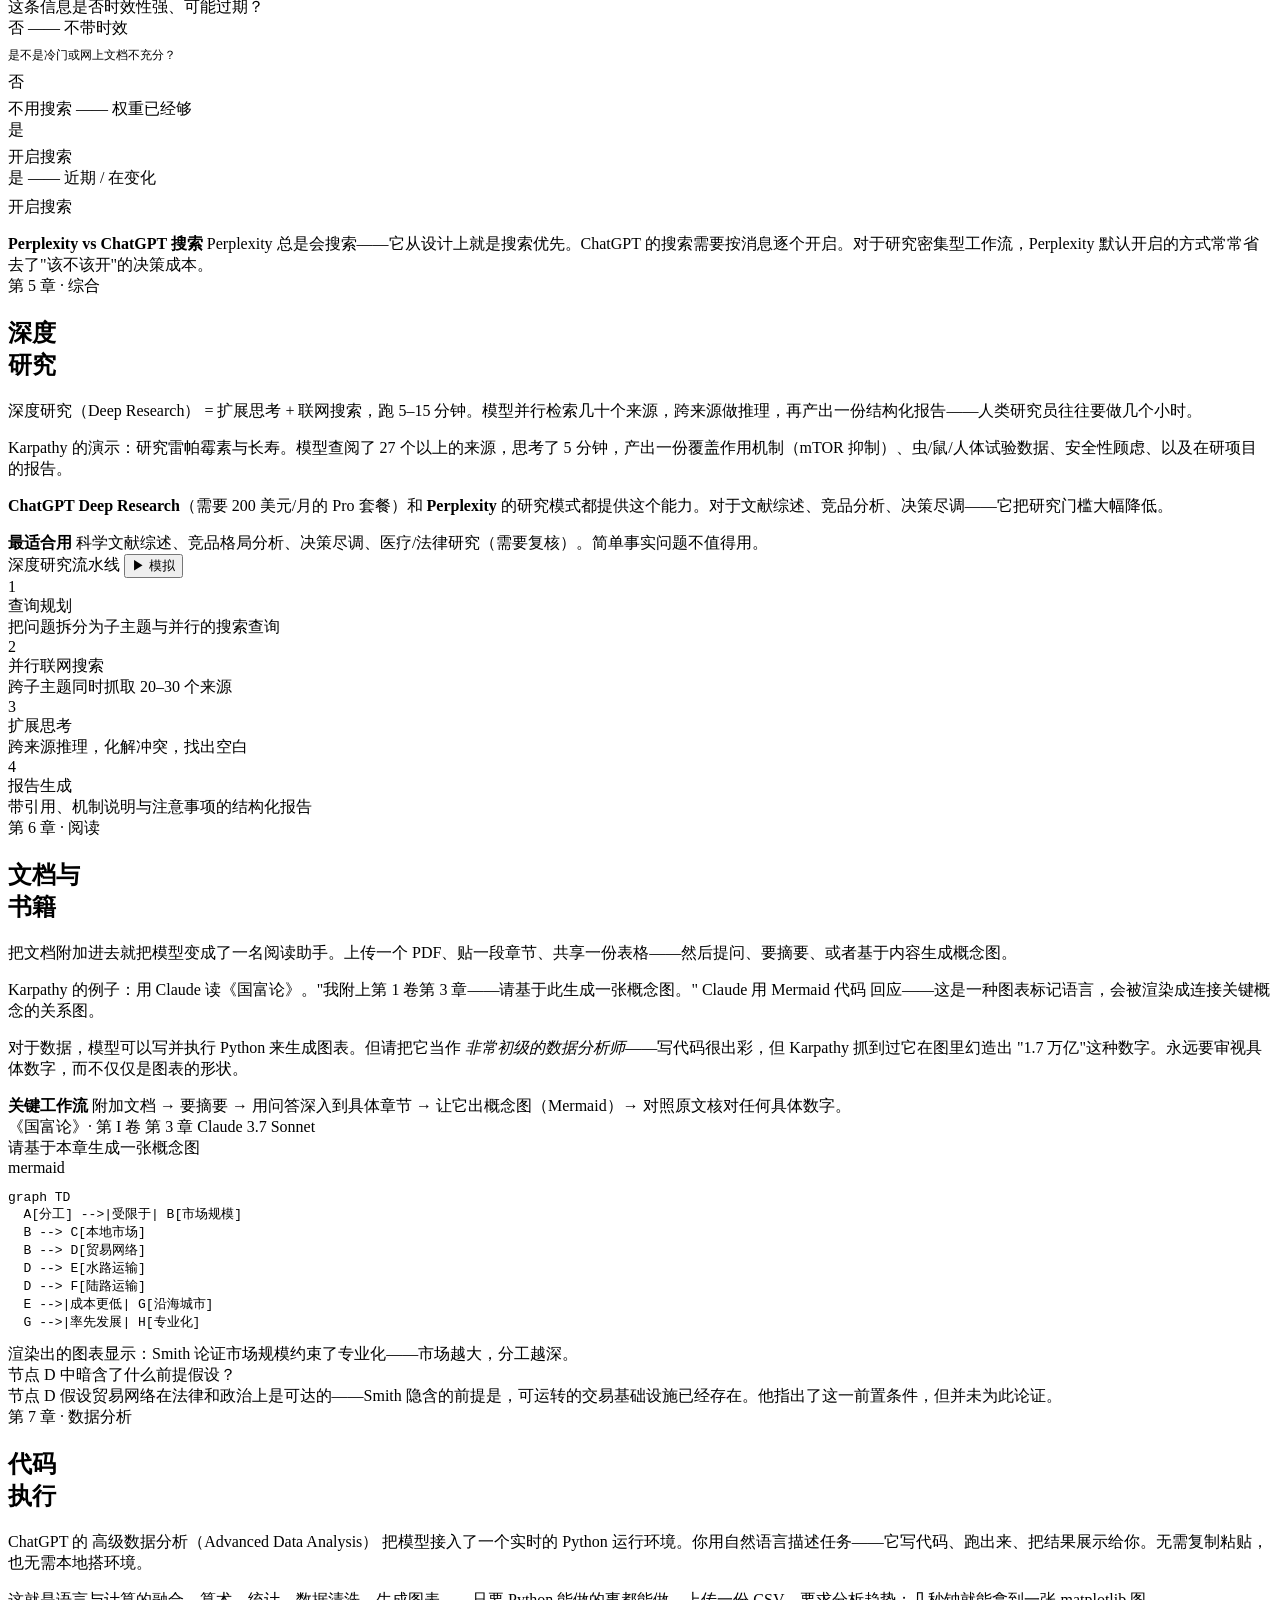
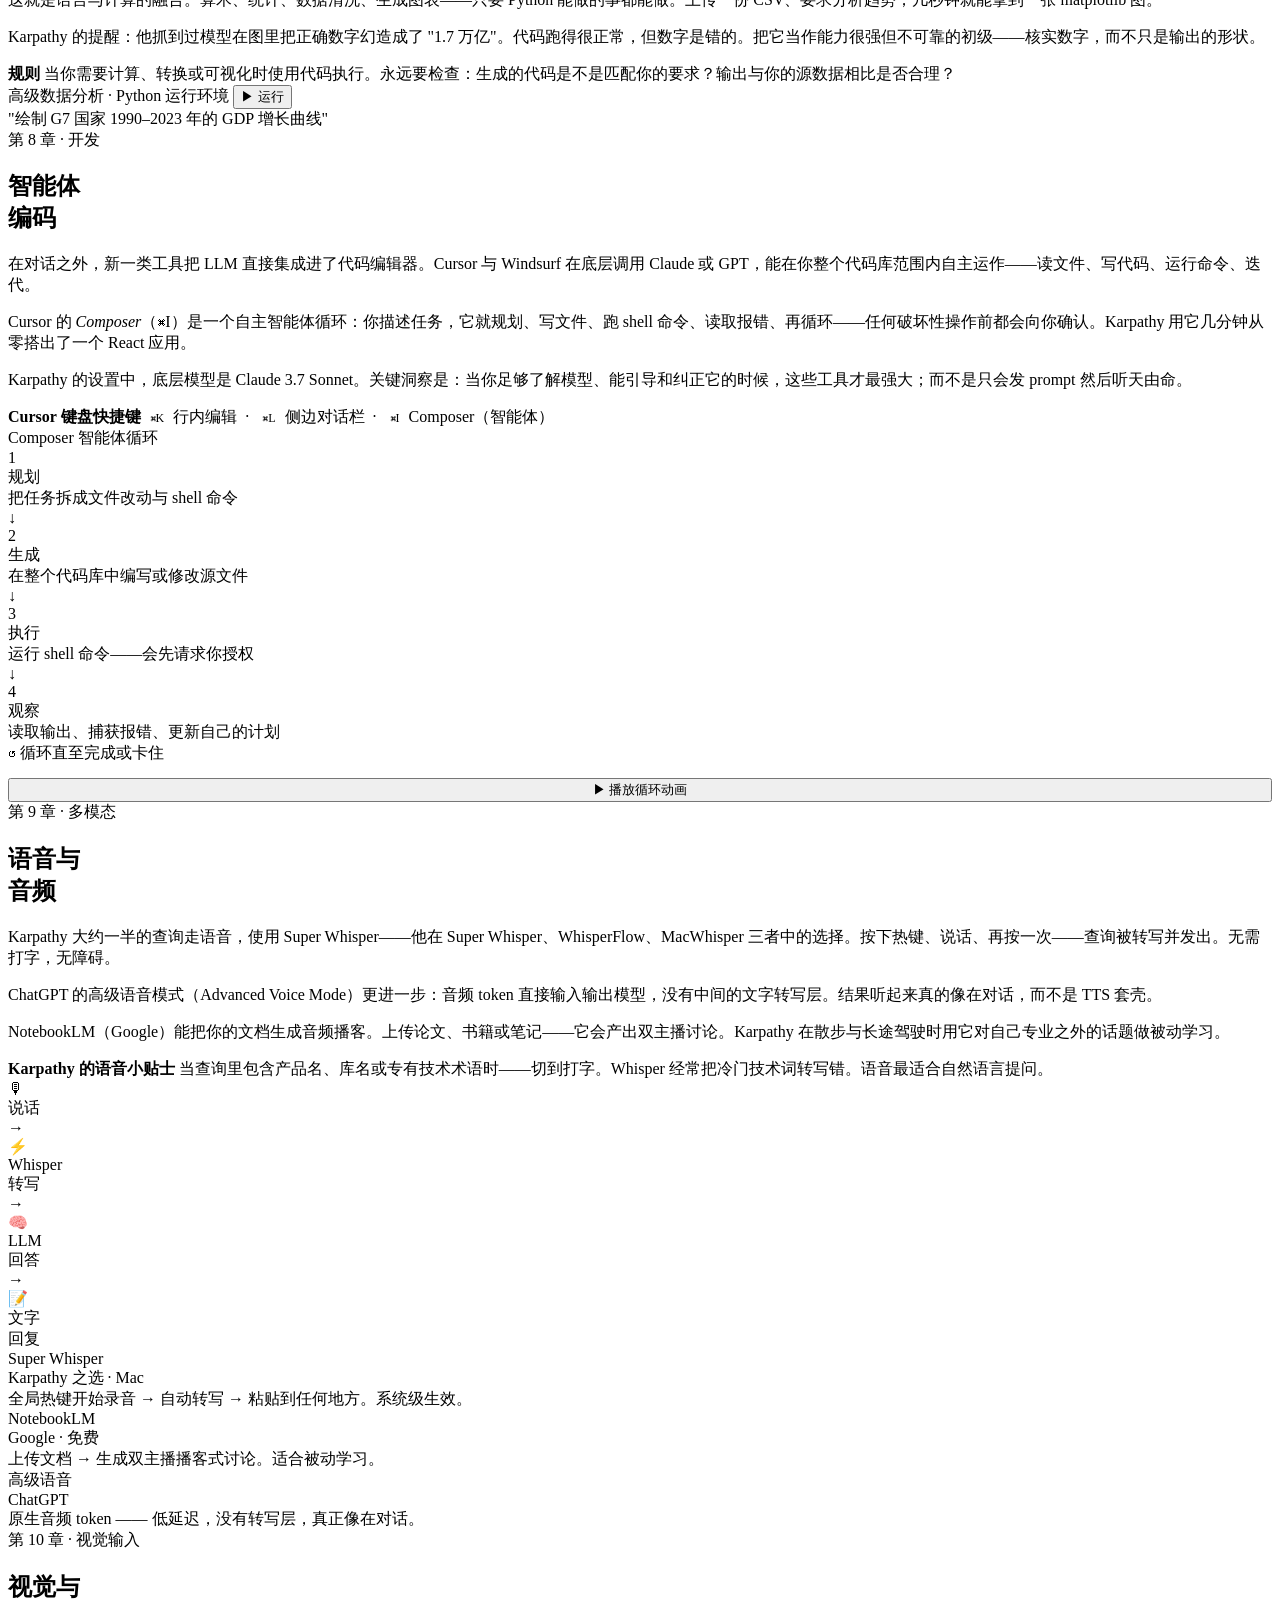
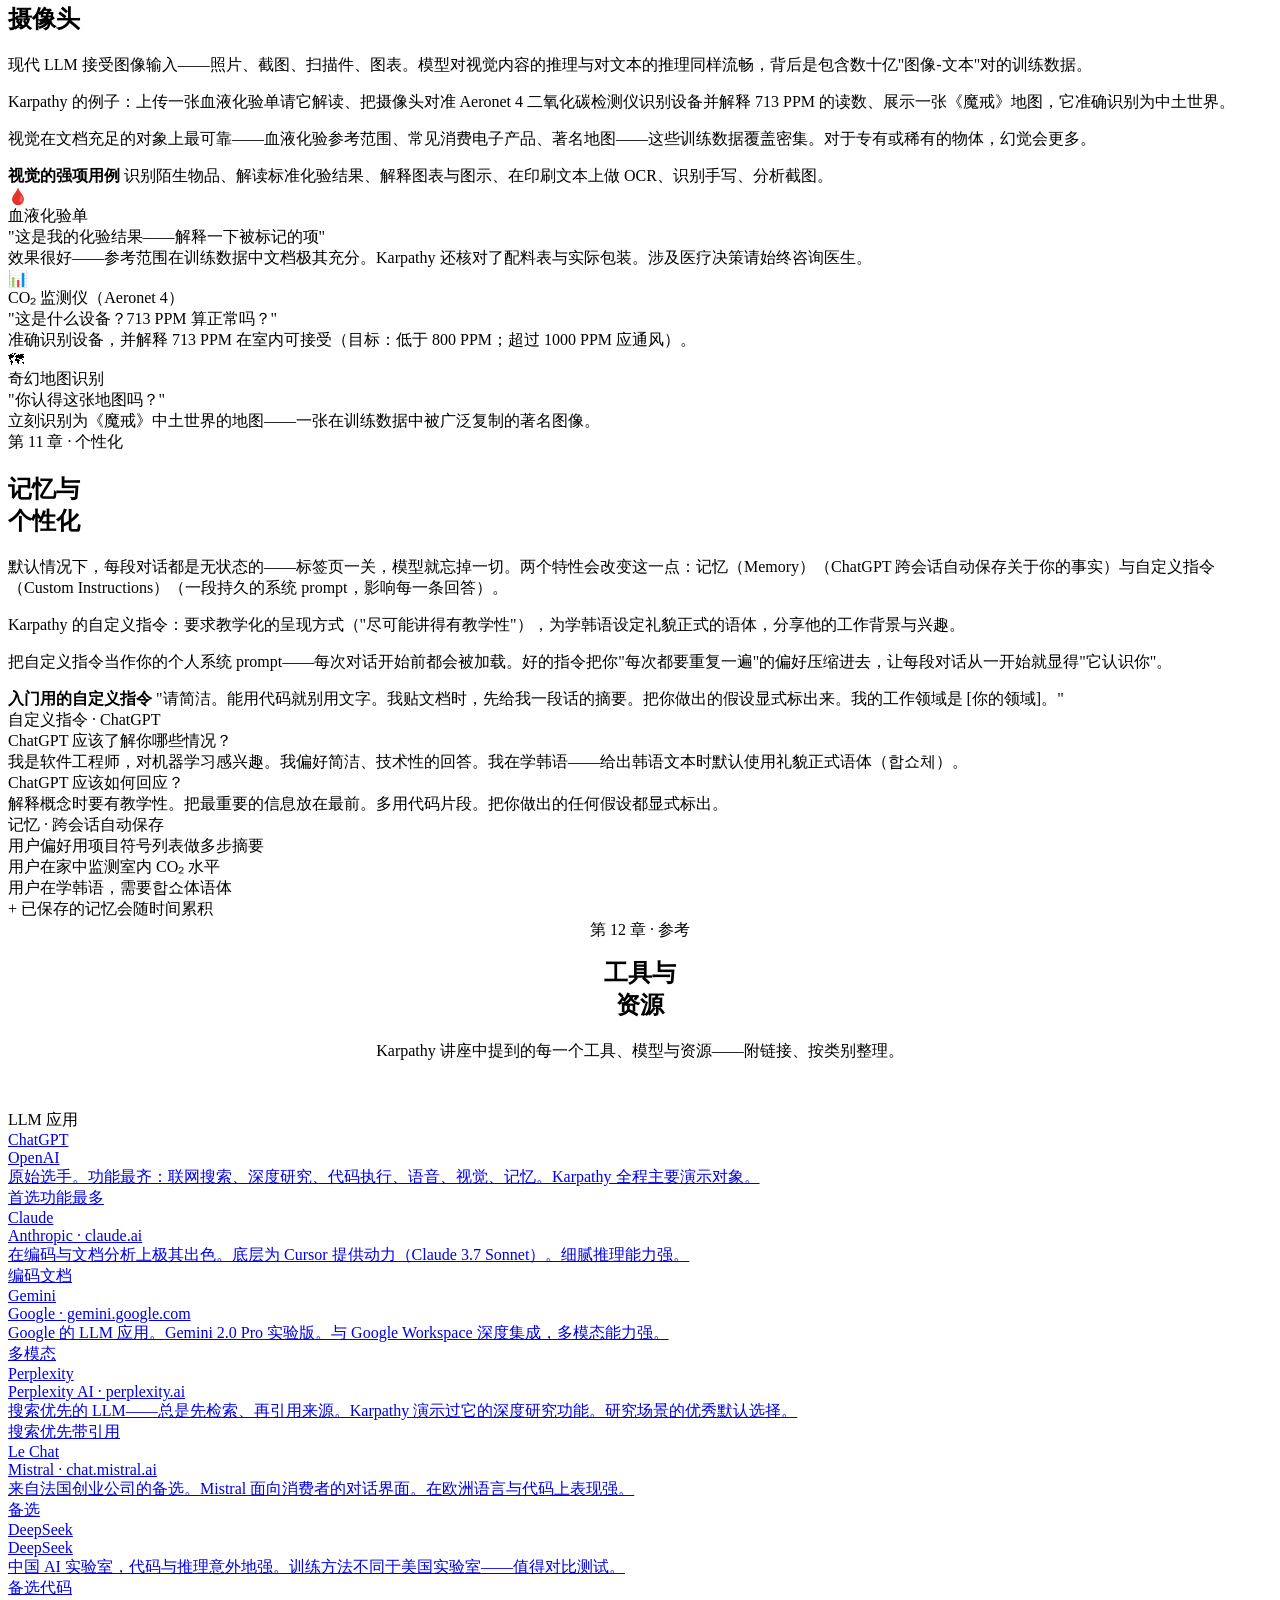
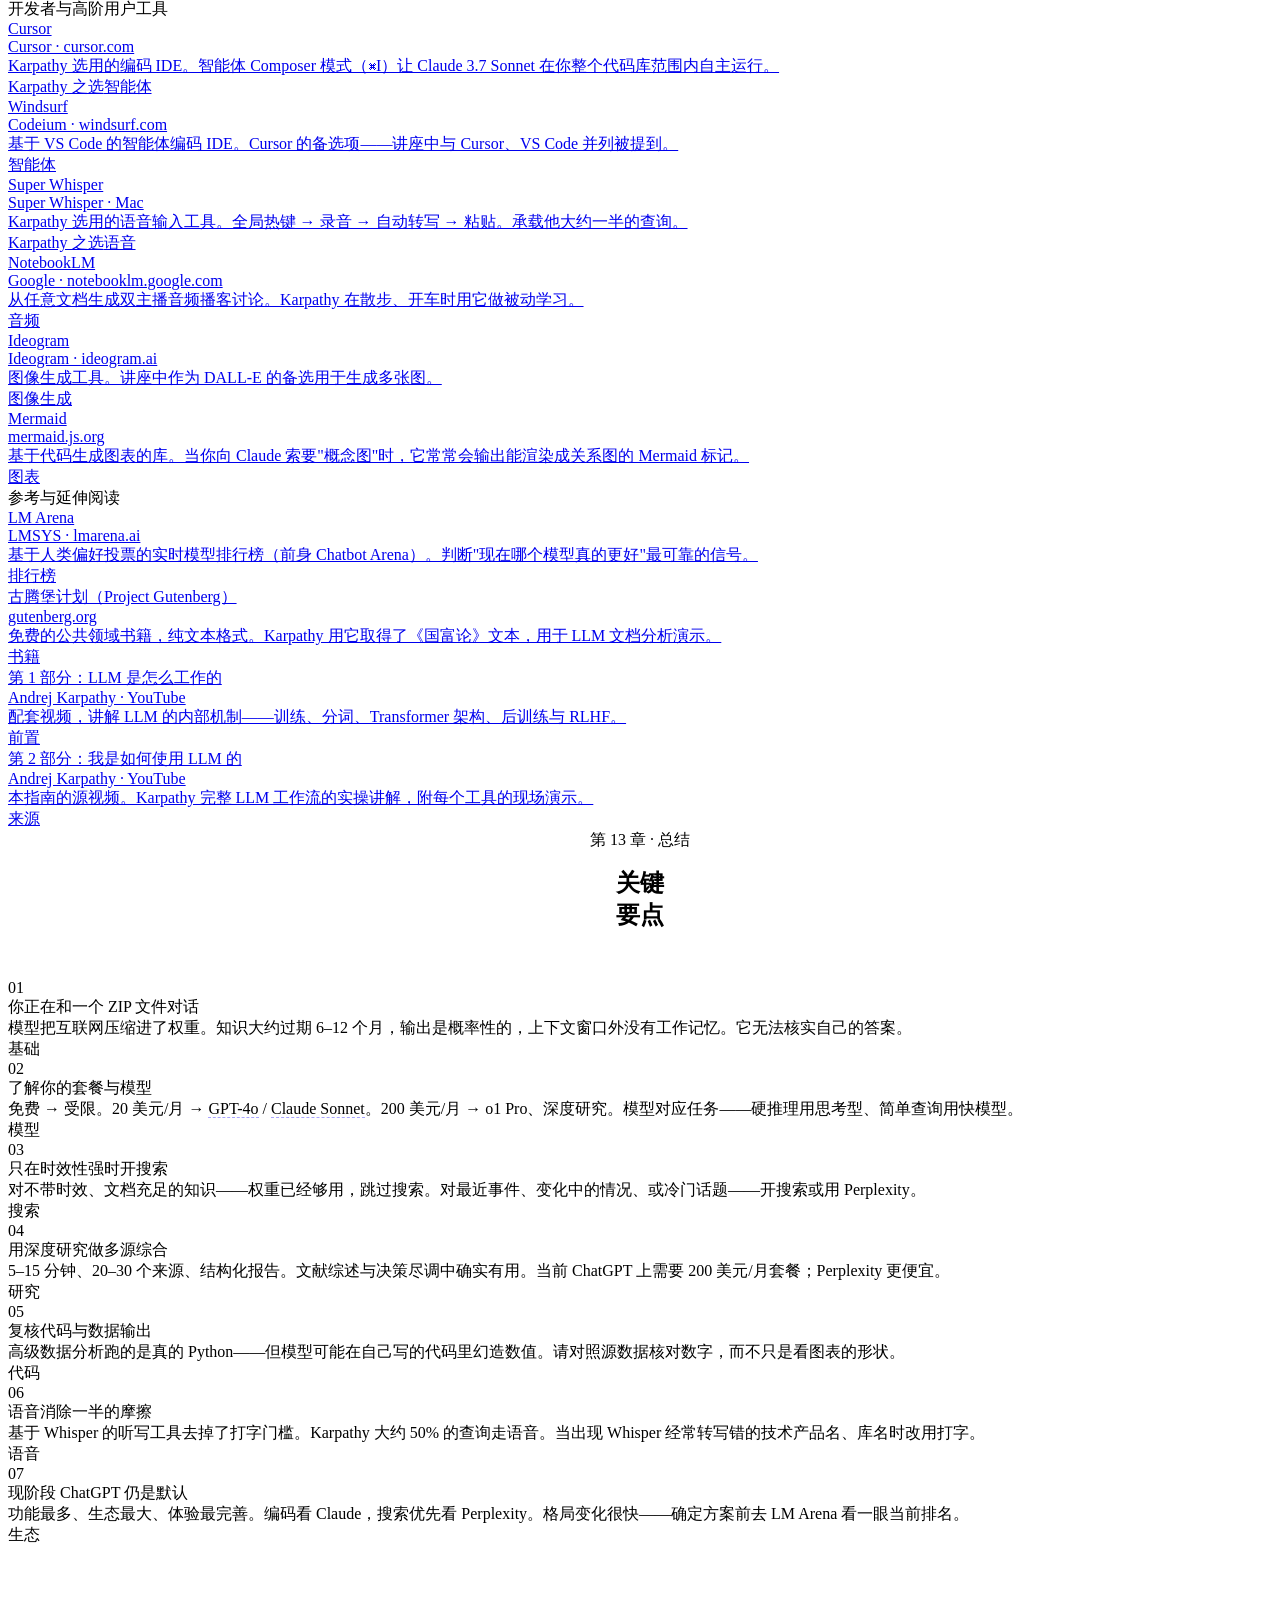
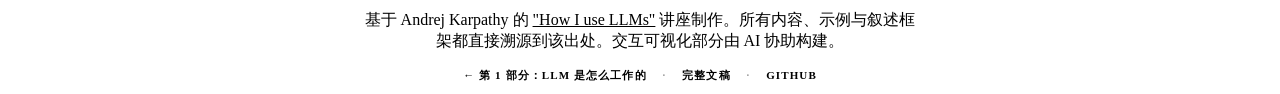
==== commit 03c6f984: "新增术语悬浮注释功能 为 FineWeb、WARC、PII、BPE、RLHF、Transformer 等强专业性英文术语 增加非干扰式悬浮浮窗，鼠标悬停 / 键盘聚焦 / 移动端点击均可触发， 帮助普" ====
--- a/how-to-use-llms/index.html
+++ b/how-to-use-llms/index.html
@@ -8,6 +8,7 @@
 <link rel="preconnect" href="https://fonts.gstatic.com" crossorigin>
 <link href="https://fonts.googleapis.com/css2?family=Inter:wght@400;500;600;700;800&family=JetBrains+Mono:ital,wght@0,400;0,500;1,400&display=swap" rel="stylesheet">
 <link rel="stylesheet" href="style.css">
+<link rel="stylesheet" href="../glossary.css">
 </head>
 <body>
 <a href="#main-content" class="skip-link">跳转到主要内容</a>
@@ -846,5 +847,6 @@
 </section>
 
 <script src="main.js"></script>
+<script src="../glossary.js"></script>
 </body>
 </html>
--- a/glossary.css
+++ b/glossary.css
@@ -0,0 +1,65 @@
+/* ── Glossary tooltip ── */
+.glossary-term{
+  position:relative;
+  border-bottom:1px dashed rgba(99,91,255,0.55);
+  cursor:help;
+  color:inherit;
+}
+.glossary-term:hover,
+.glossary-term:focus-visible{
+  border-bottom-color:var(--accent);
+  background:rgba(99,91,255,0.06);
+  border-radius:2px;
+}
+.glossary-term:focus-visible{outline:none;box-shadow:0 0 0 2px var(--accent-d)}
+
+#glossary-pop{
+  position:absolute;
+  z-index:1000;
+  max-width:320px;
+  background:var(--card);
+  color:var(--txt-b);
+  border:1px solid var(--border-b);
+  border-radius:var(--radius-sm);
+  box-shadow:var(--shadow-md);
+  padding:10px 12px;
+  font-family:var(--db);
+  font-size:13px;
+  line-height:1.55;
+  pointer-events:auto;
+  opacity:0;
+  transform:translateY(-4px);
+  transition:opacity .12s ease,transform .12s ease;
+  visibility:hidden;
+}
+#glossary-pop.show{opacity:1;transform:translateY(0);visibility:visible}
+#glossary-pop .gp-term{
+  font-family:var(--ds);
+  font-size:12px;
+  font-weight:700;
+  letter-spacing:.02em;
+  color:var(--accent);
+  margin-bottom:4px;
+}
+#glossary-pop .gp-full{
+  font-size:12px;
+  color:var(--txt2);
+  margin-bottom:6px;
+  font-style:italic;
+}
+#glossary-pop .gp-desc{color:var(--txt)}
+#glossary-pop::after{
+  content:'';
+  position:absolute;
+  width:8px;height:8px;
+  background:var(--card);
+  border-left:1px solid var(--border-b);
+  border-top:1px solid var(--border-b);
+  transform:rotate(45deg);
+  top:-5px;left:16px;
+}
+#glossary-pop.below::after{top:auto;bottom:-5px;border:none;border-right:1px solid var(--border-b);border-bottom:1px solid var(--border-b)}
+
+@media (max-width:640px){
+  #glossary-pop{max-width:calc(100vw - 32px)}
+}
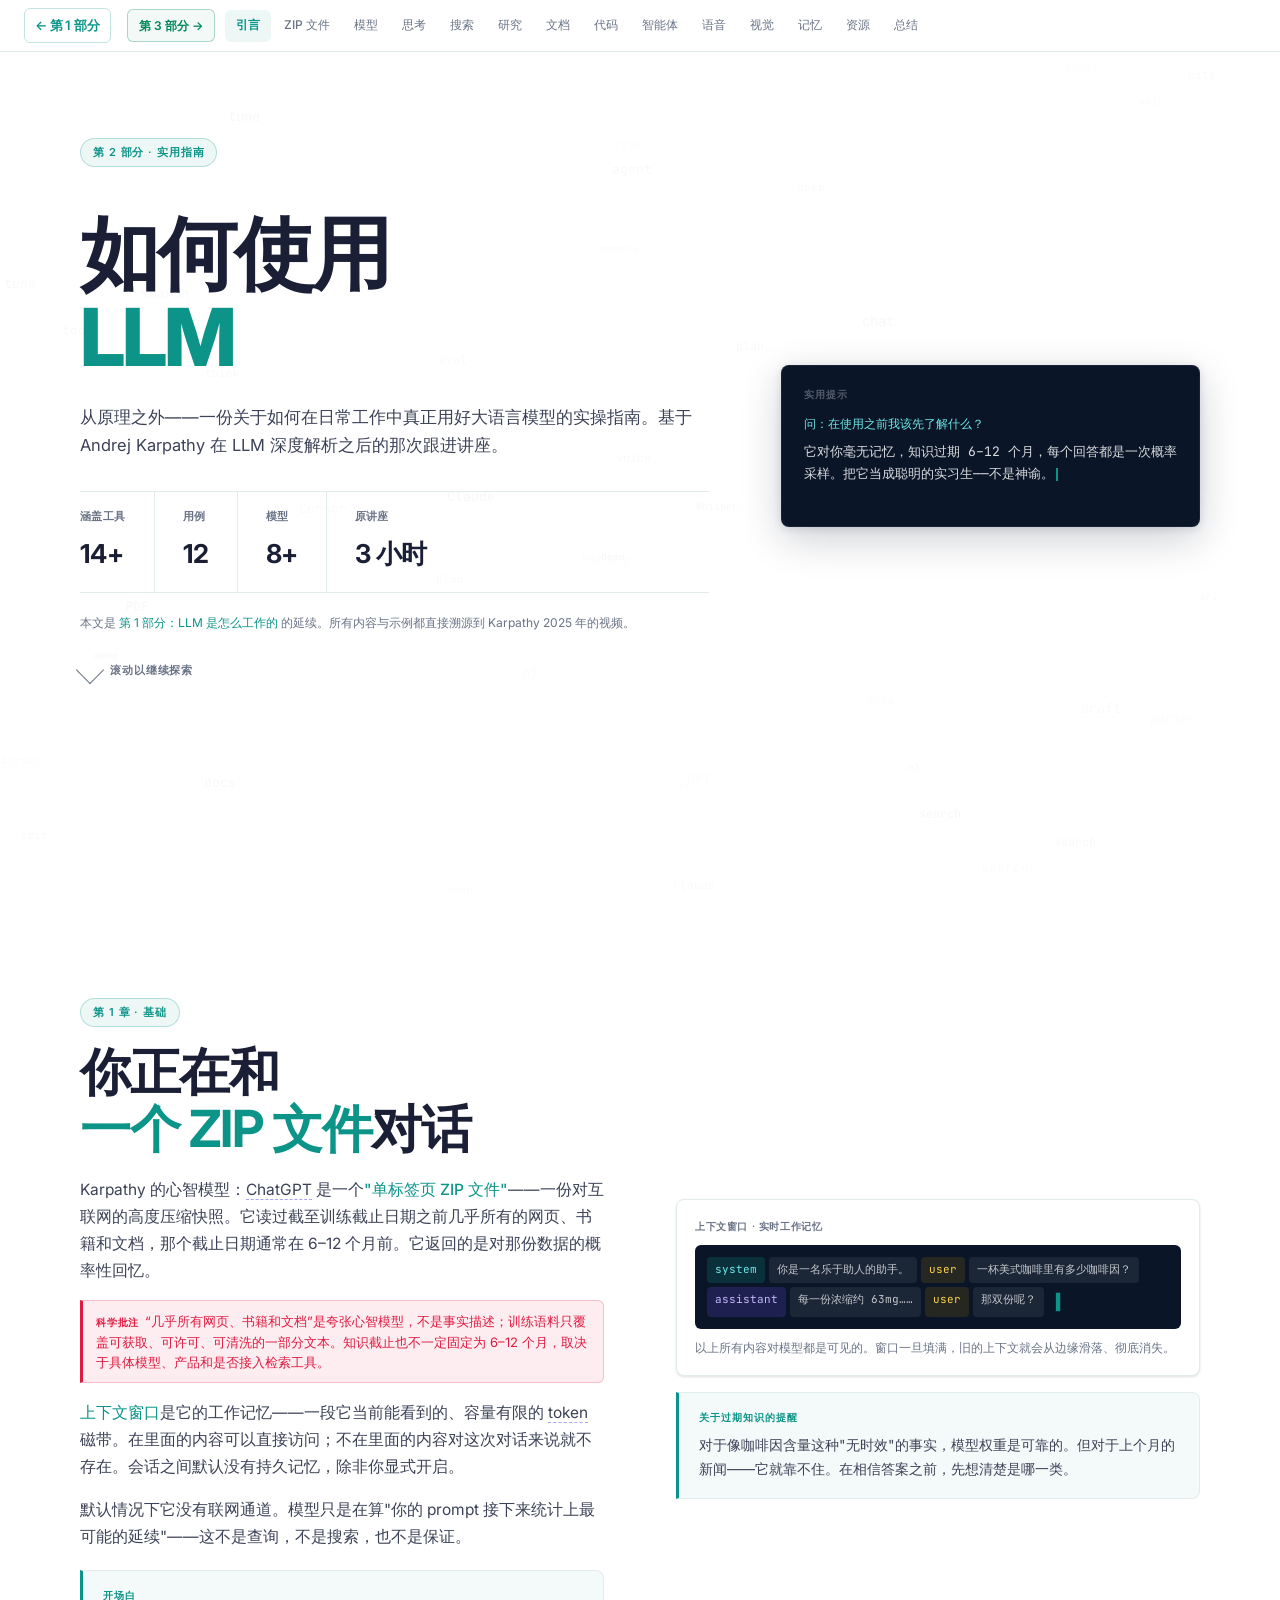
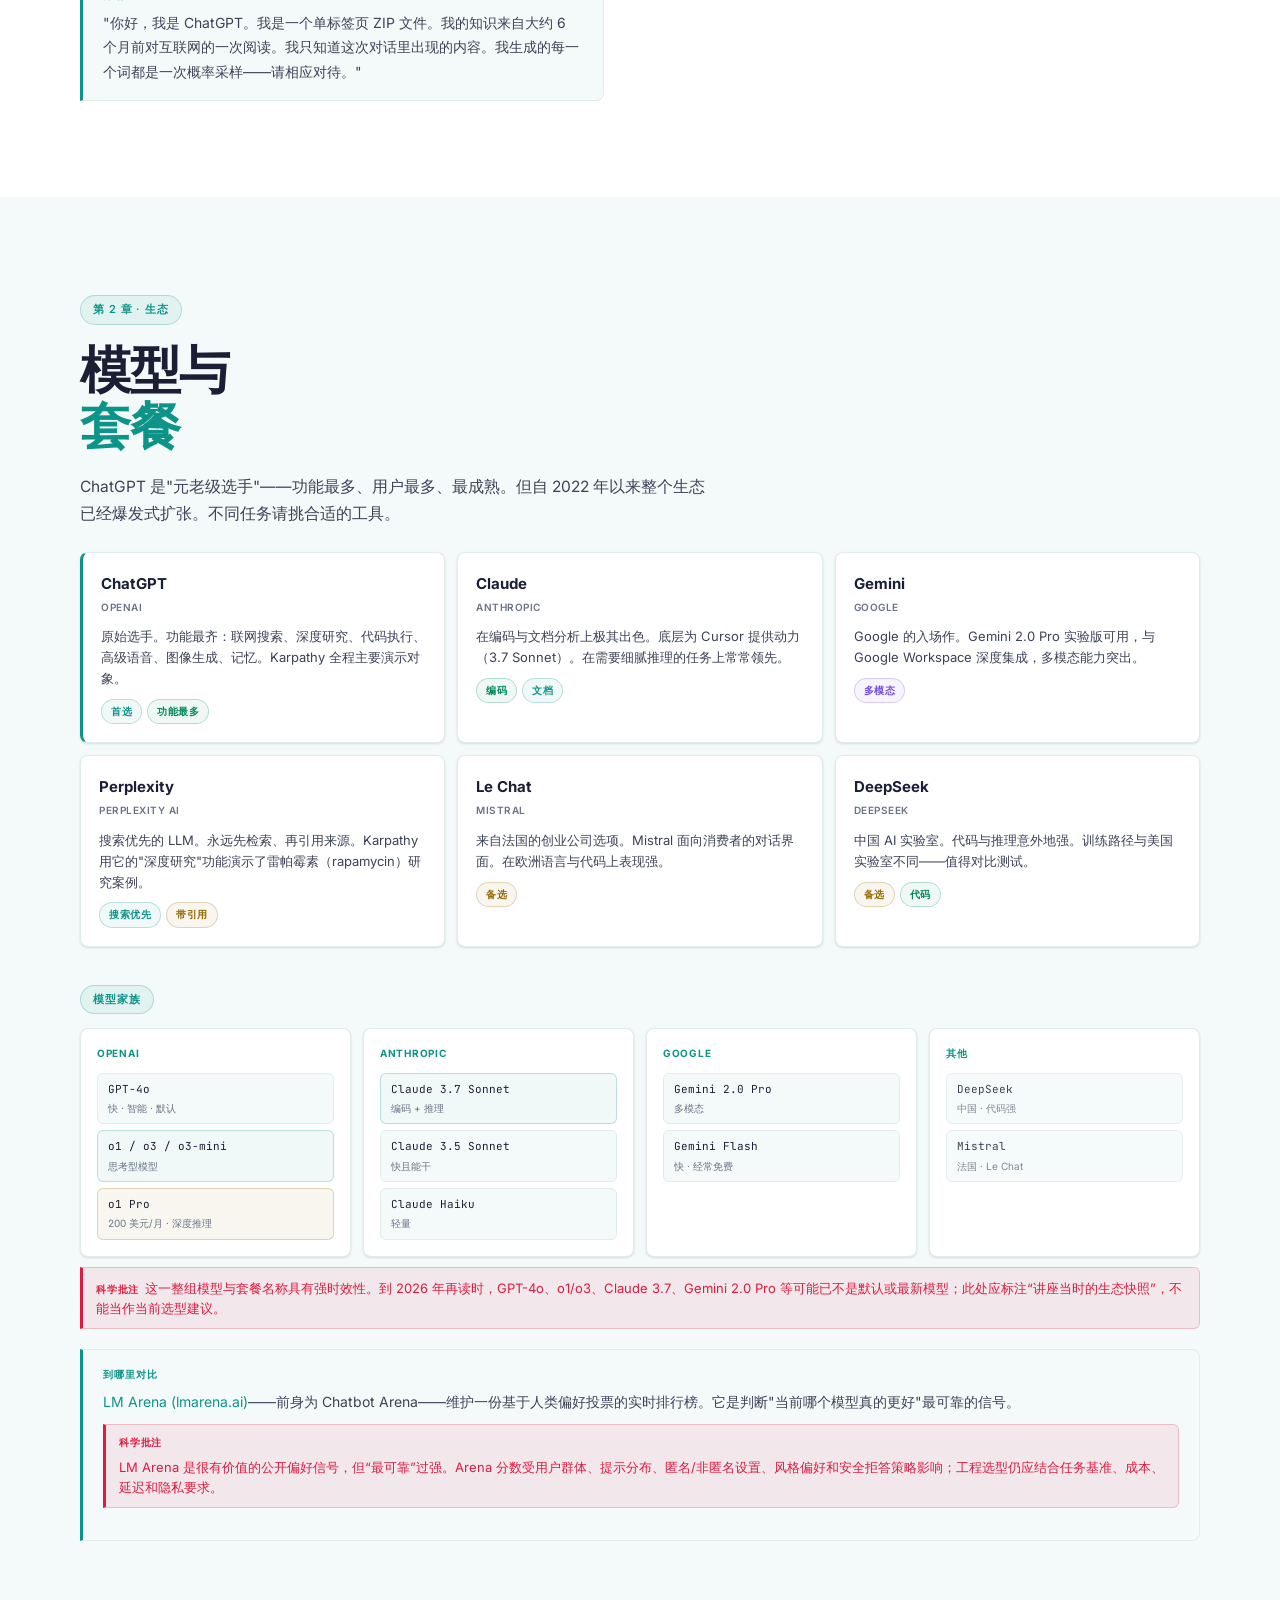
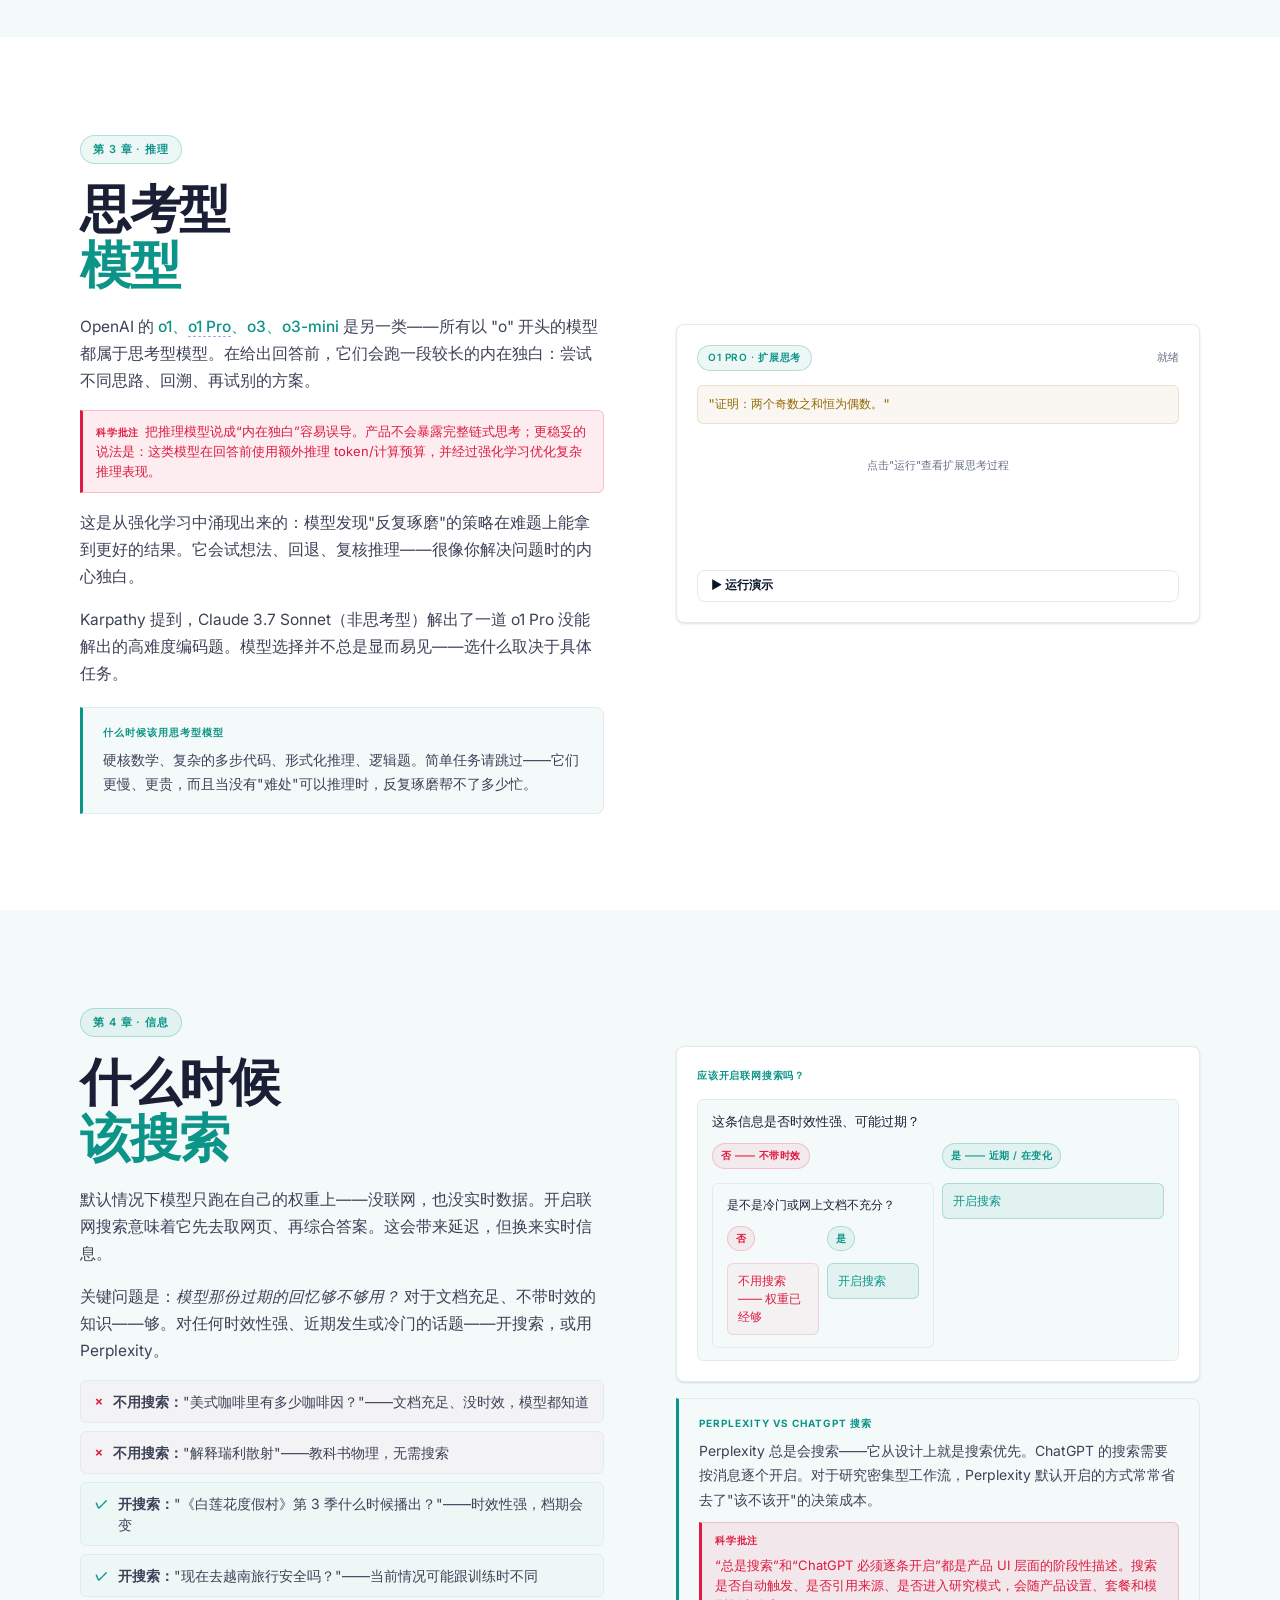
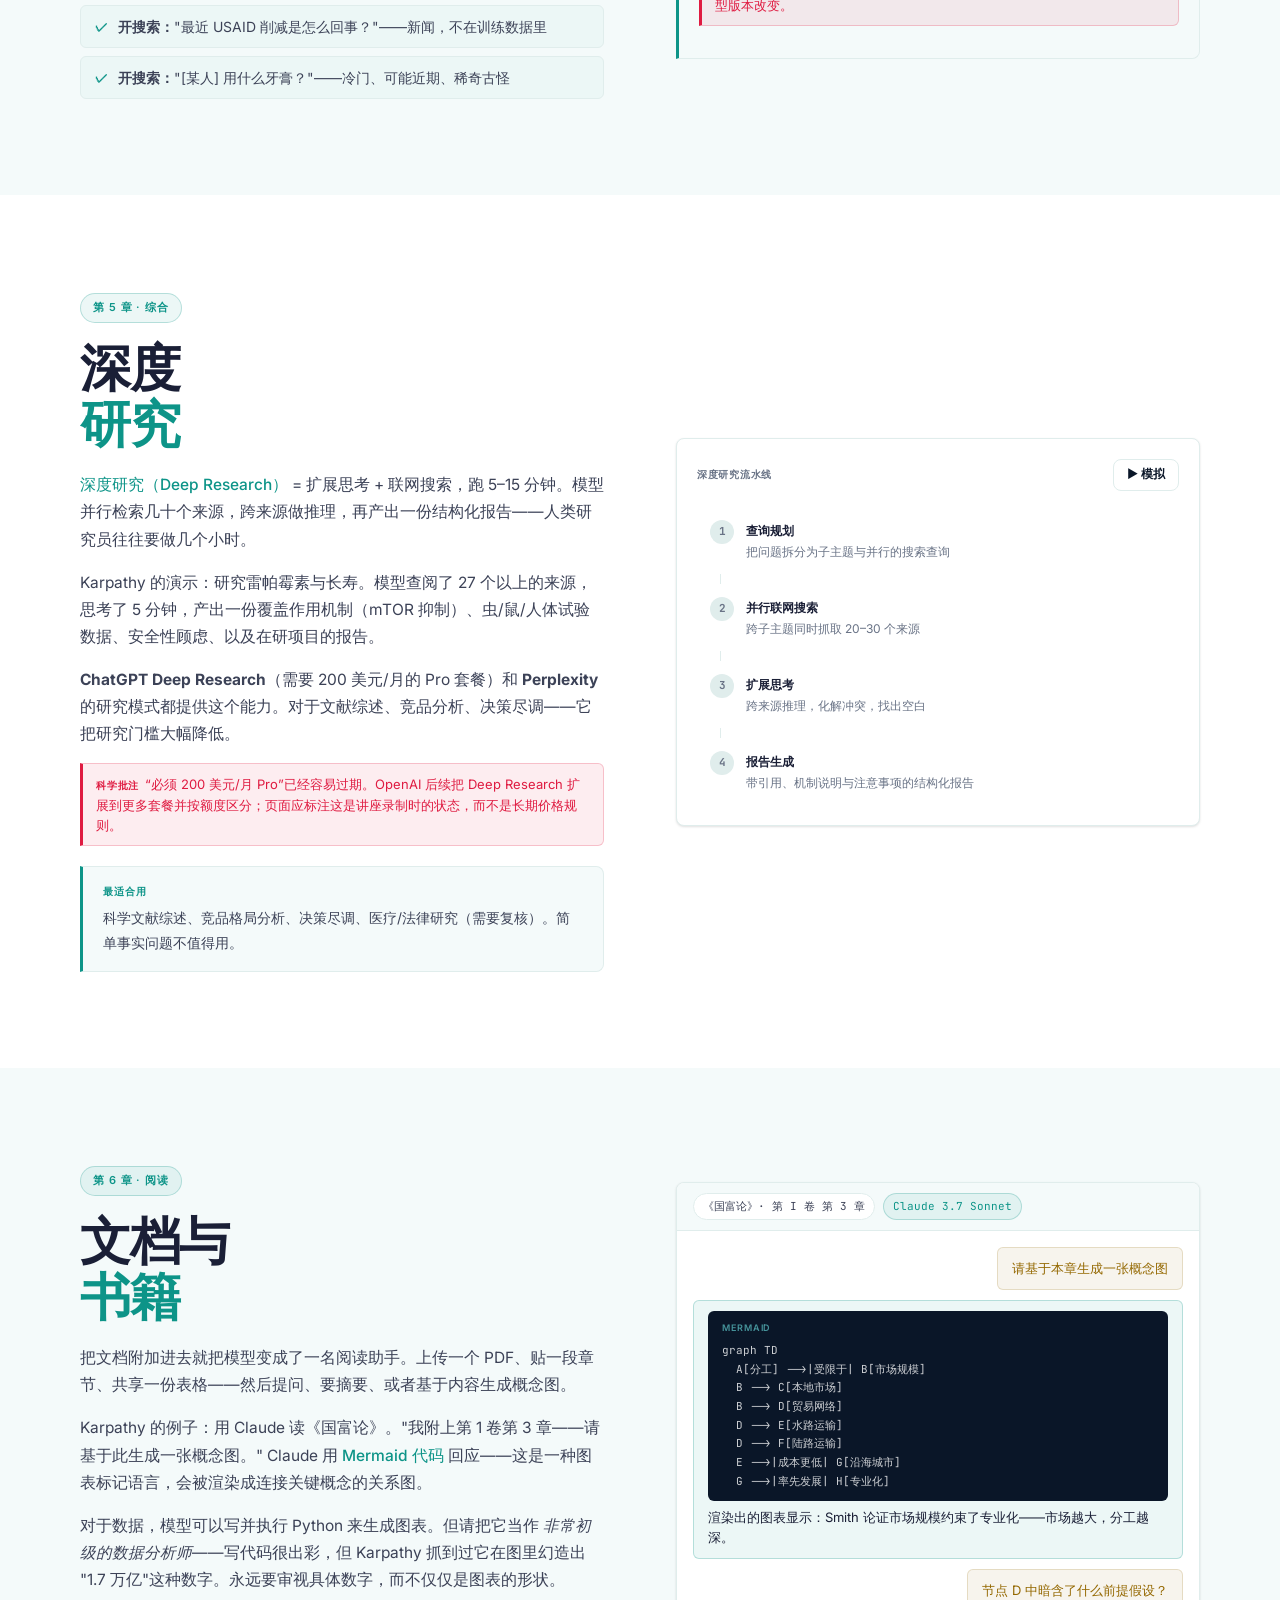
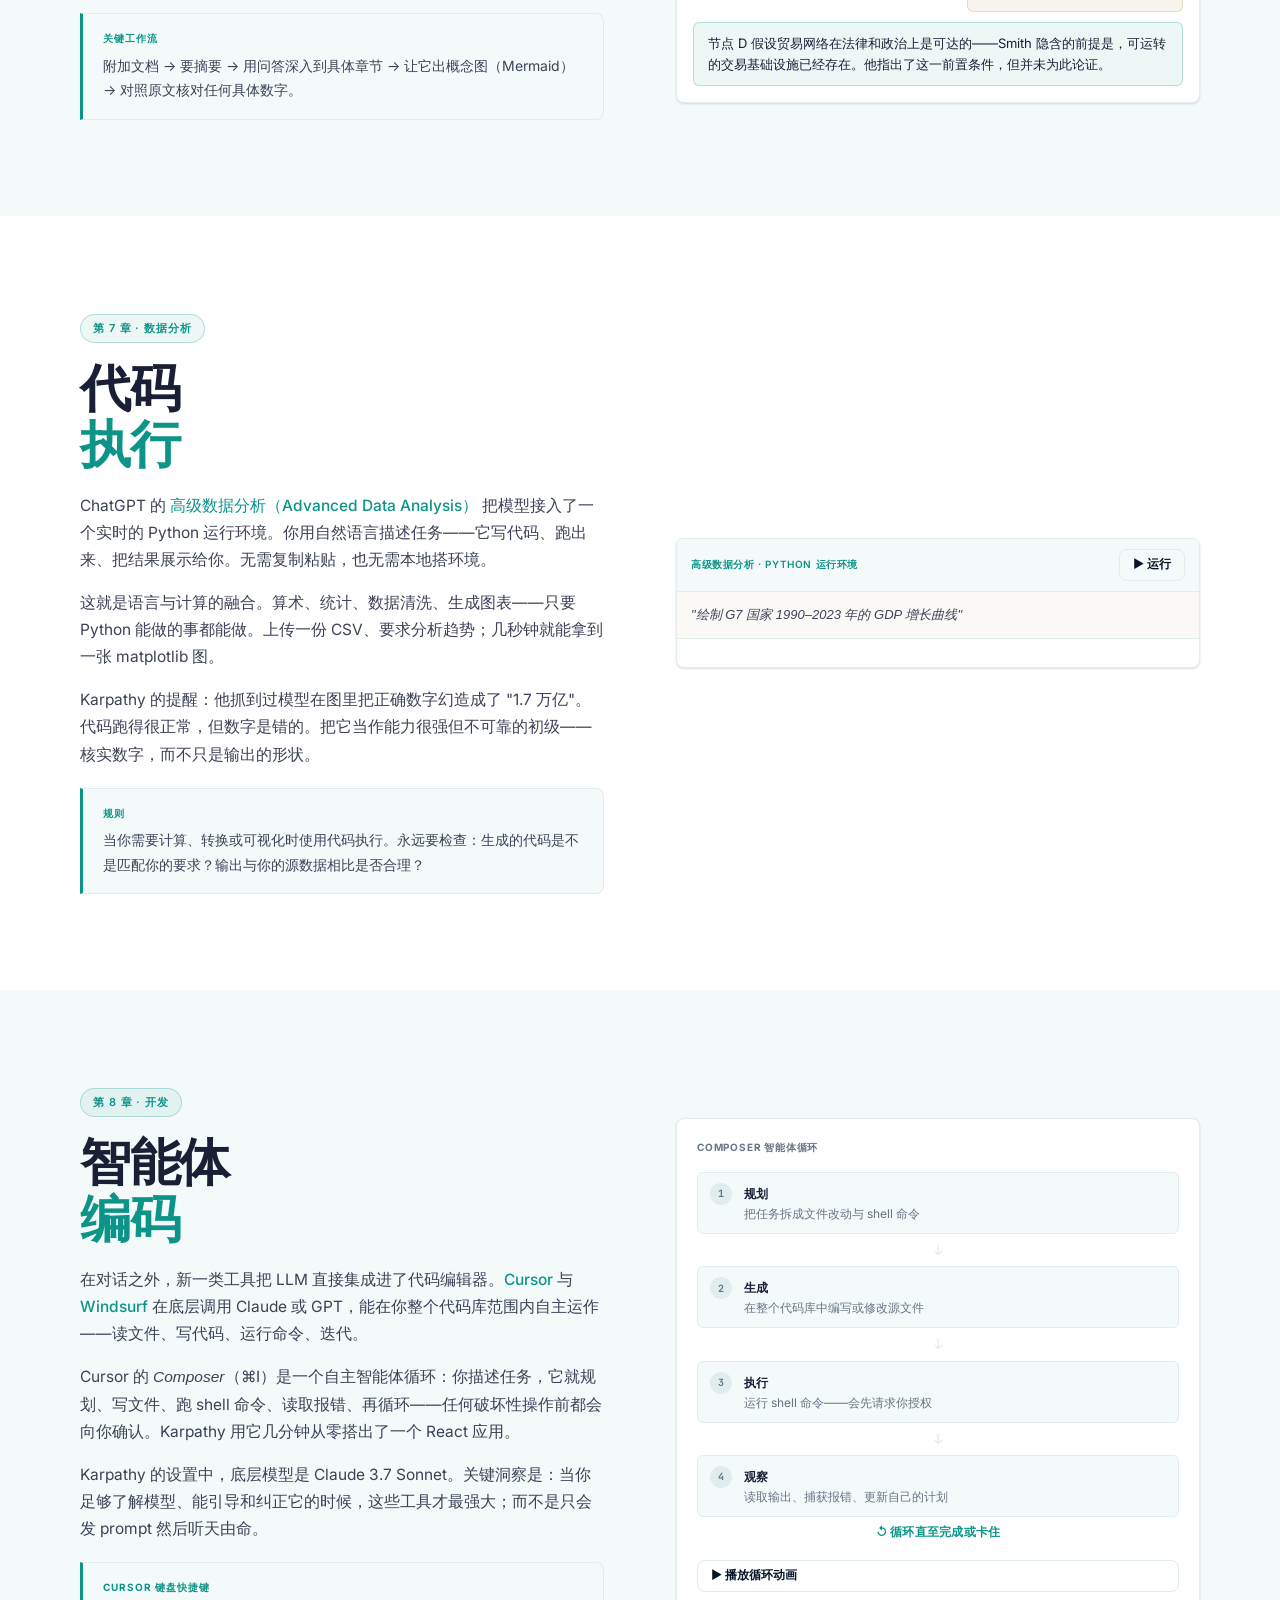
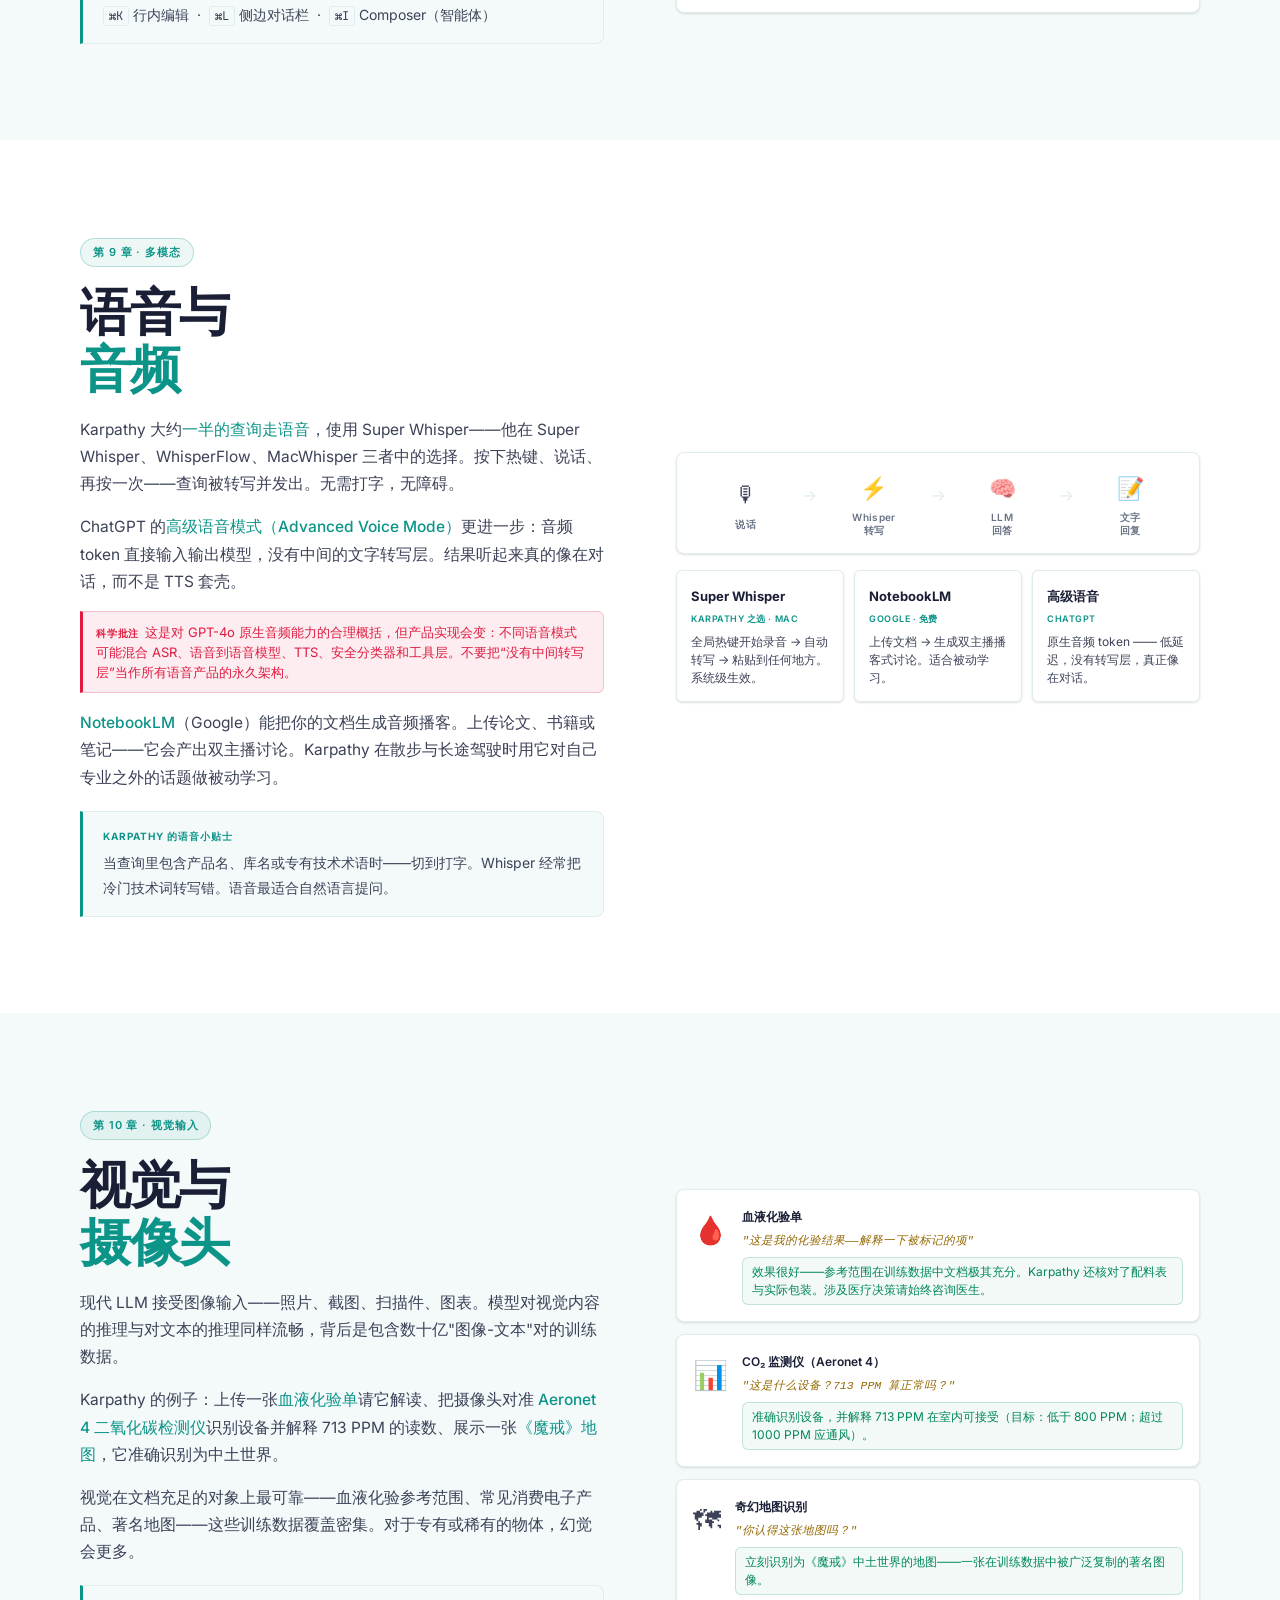
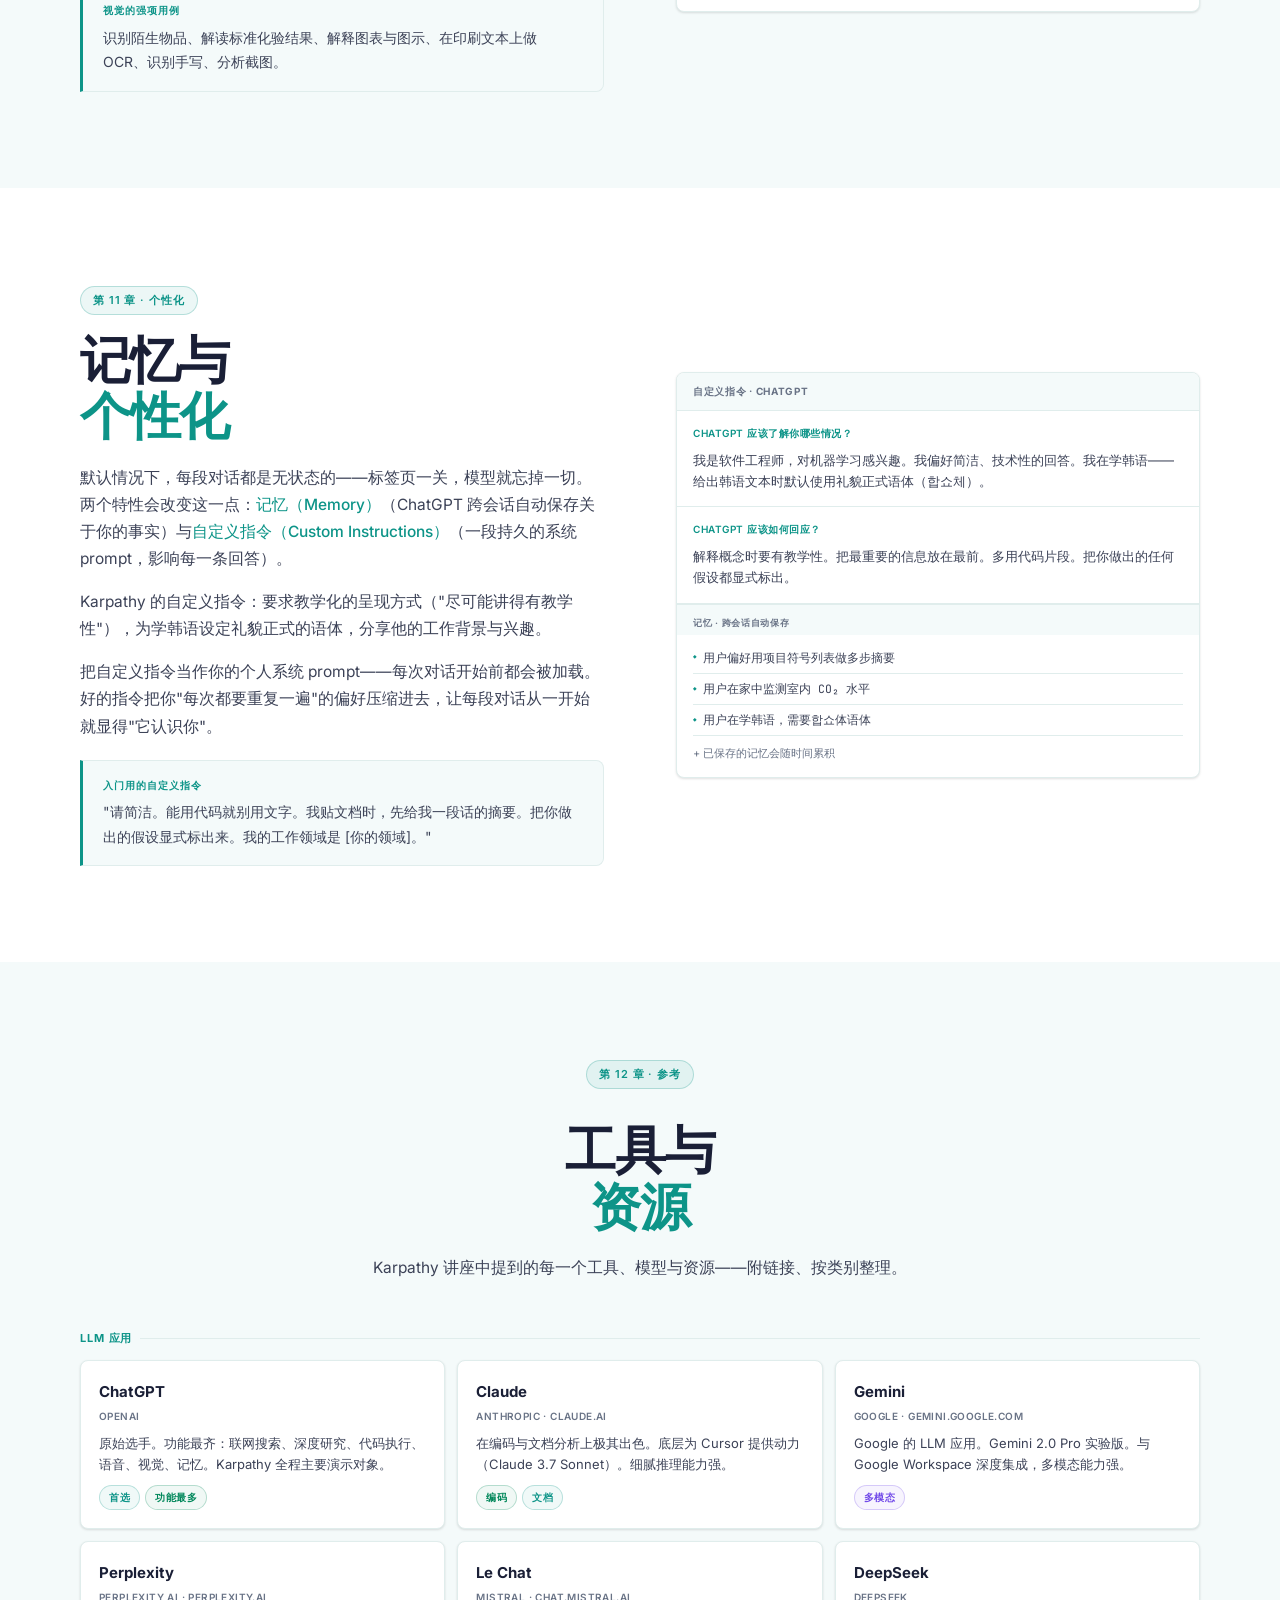
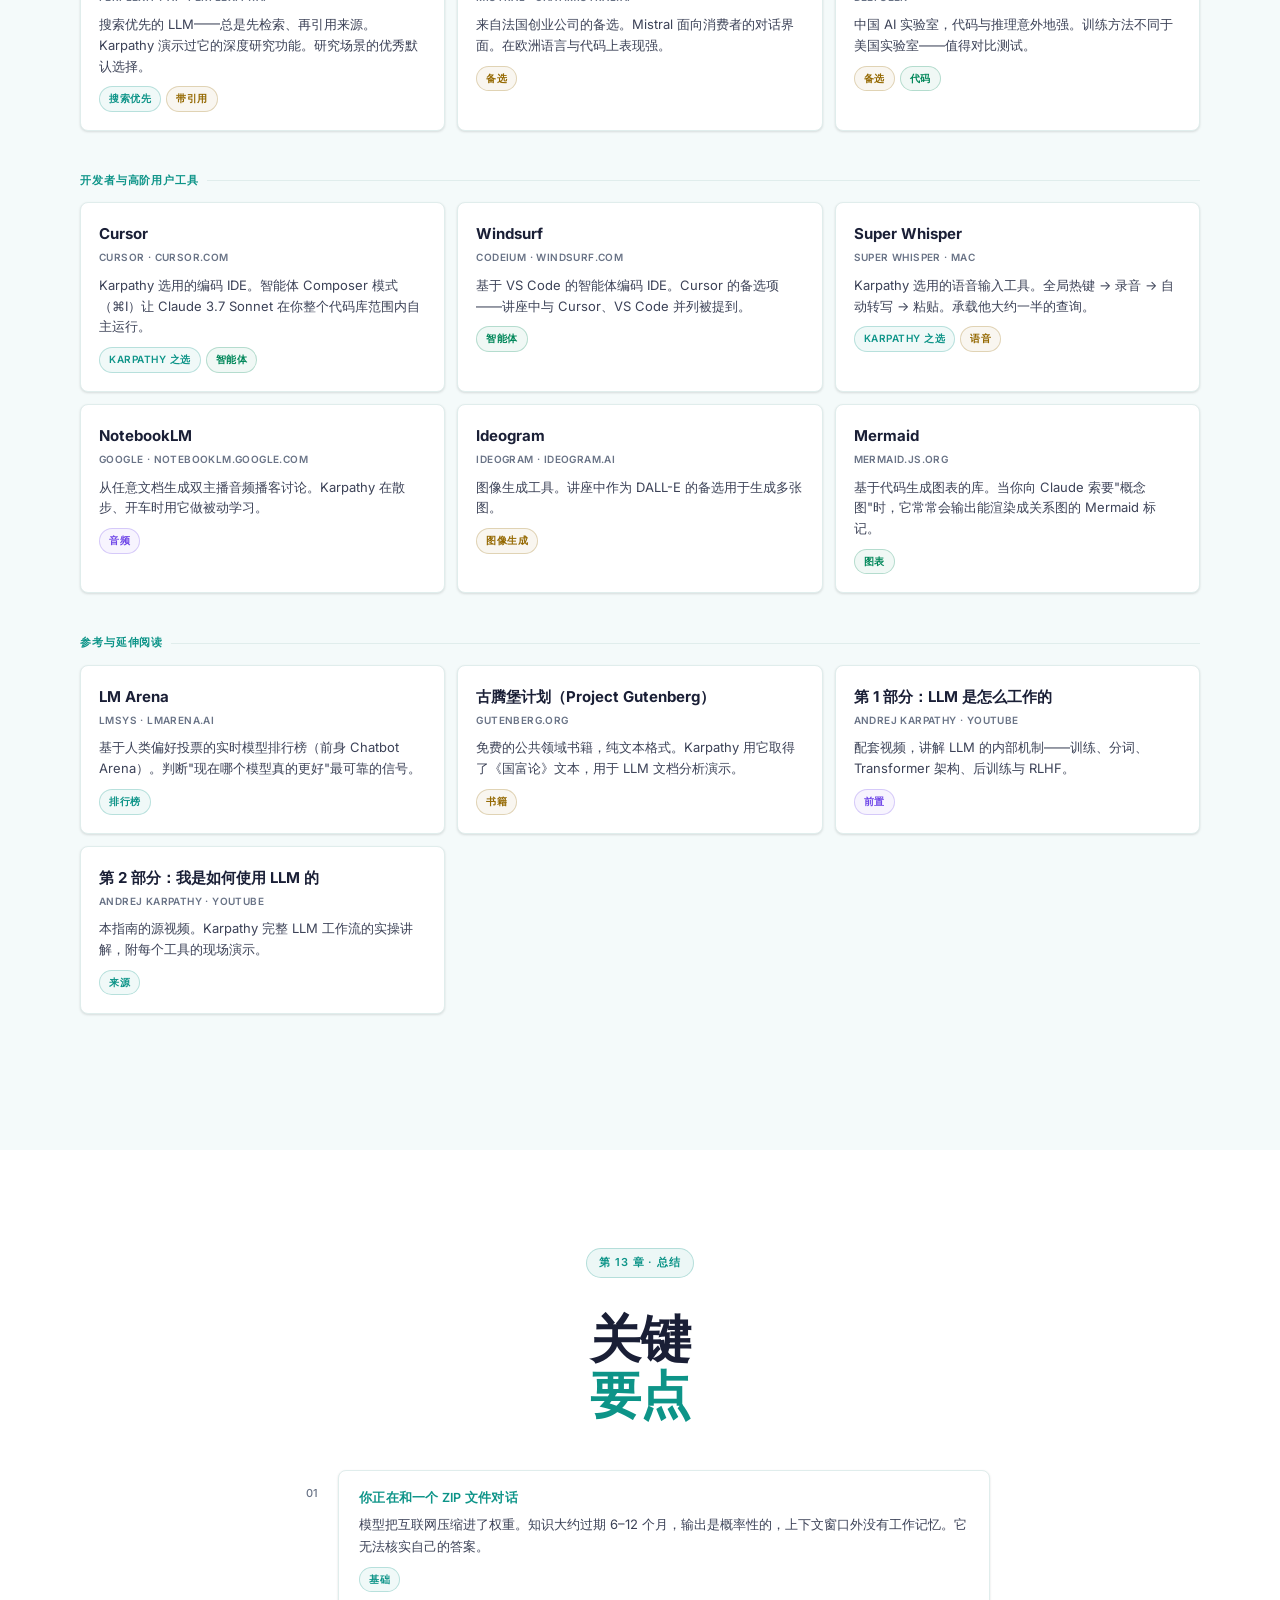
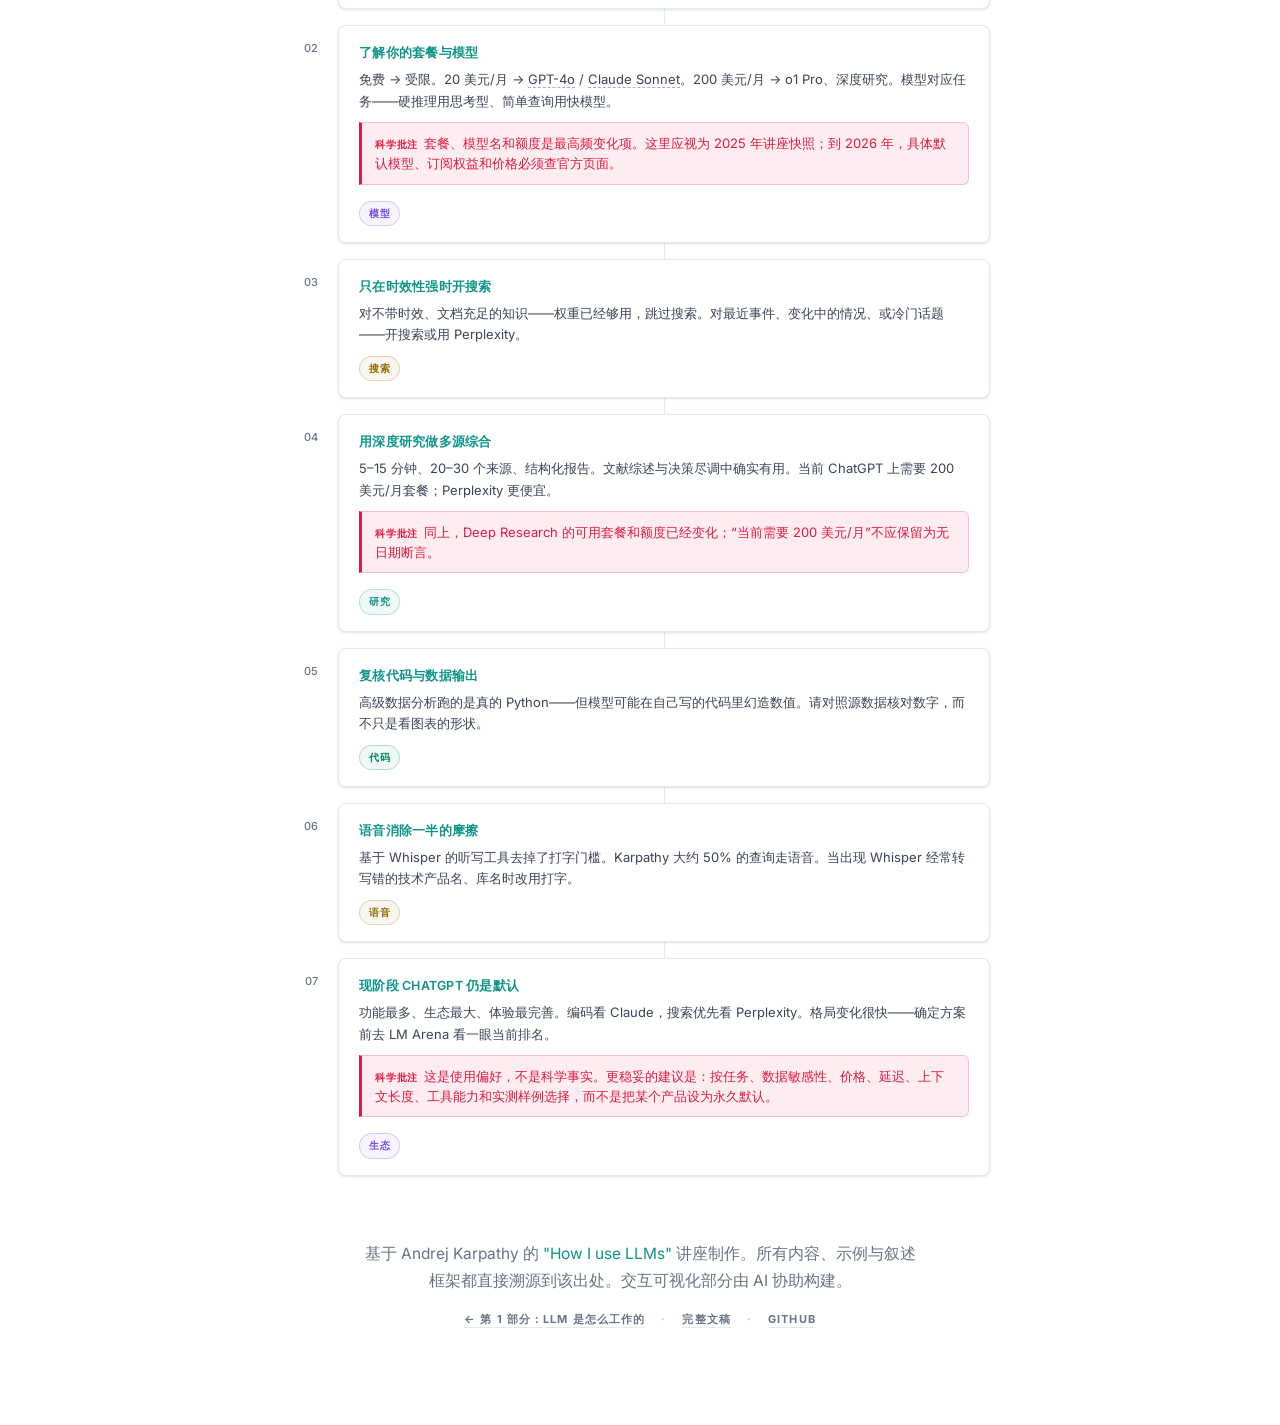
==== commit f35e03b1: "添加科学事实核查批注" ====
--- a/how-to-use-llms/index.html
+++ b/how-to-use-llms/index.html
@@ -73,6 +73,7 @@
       <div class="chapter-badge">第 1 章 · 基础</div>
       <h2 class="section-title">你正在和<br><span>一个 ZIP 文件</span>对话</h2>
       <p class="body-text">Karpathy 的心智模型：ChatGPT 是一个<span class="highlight">"单标签页 ZIP 文件"</span>——一份对互联网的高度压缩快照。它读过截至训练截止日期之前几乎所有的网页、书籍和文档，那个截止日期通常在 6–12 个月前。它返回的是对那份数据的概率性回忆。</p>
+      <span class="fact-note" role="note"><strong>科学批注</strong>“几乎所有网页、书籍和文档”是夸张心智模型，不是事实描述；训练语料只覆盖可获取、可许可、可清洗的一部分文本。知识截止也不一定固定为 6–12 个月，取决于具体模型、产品和是否接入检索工具。</span>
       <p class="body-text"><span class="highlight">上下文窗口</span>是它的工作记忆——一段它当前能看到的、容量有限的 token 磁带。在里面的内容可以直接访问；不在里面的内容对这次对话来说就不存在。会话之间默认没有持久记忆，除非你显式开启。</p>
       <p class="body-text">默认情况下它没有联网通道。模型只是在算"你的 prompt 接下来统计上最可能的延续"——这不是查询，不是搜索，也不是保证。</p>
       <div class="insight-box">
@@ -185,10 +186,12 @@
           </div>
         </div>
       </div>
+      <span class="fact-note" role="note"><strong>科学批注</strong>这一整组模型与套餐名称具有强时效性。到 2026 年再读时，GPT-4o、o1/o3、Claude 3.7、Gemini 2.0 Pro 等可能已不是默认或最新模型；此处应标注“讲座当时的生态快照”，不能当作当前选型建议。</span>
     </div>
     <div class="insight-box fade-up" style="animation-delay:.3s;margin-top:20px">
       <strong>到哪里对比</strong>
       <a href="https://lmarena.ai" target="_blank" rel="noopener" style="color:var(--accent)">LM Arena (lmarena.ai)</a>——前身为 Chatbot Arena——维护一份基于人类偏好投票的实时排行榜。它是判断"当前哪个模型真的更好"最可靠的信号。
+      <span class="fact-note" role="note"><strong>科学批注</strong>LM Arena 是很有价值的公开偏好信号，但“最可靠”过强。Arena 分数受用户群体、提示分布、匿名/非匿名设置、风格偏好和安全拒答策略影响；工程选型仍应结合任务基准、成本、延迟和隐私要求。</span>
     </div>
   </div>
 </section>
@@ -200,6 +203,7 @@
       <div class="chapter-badge">第 3 章 · 推理</div>
       <h2 class="section-title">思考型<br><span>模型</span></h2>
       <p class="body-text">OpenAI 的 <span class="highlight">o1、o1 Pro、o3、o3-mini</span> 是另一类——所有以 "o" 开头的模型都属于思考型模型。在给出回答前，它们会跑一段较长的内在独白：尝试不同思路、回溯、再试别的方案。</p>
+      <span class="fact-note" role="note"><strong>科学批注</strong>把推理模型说成“内在独白”容易误导。产品不会暴露完整链式思考；更稳妥的说法是：这类模型在回答前使用额外推理 token/计算预算，并经过强化学习优化复杂推理表现。</span>
       <p class="body-text">这是从强化学习中涌现出来的：模型发现"反复琢磨"的策略在难题上能拿到更好的结果。它会试想法、回退、复核推理——很像你解决问题时的内心独白。</p>
       <p class="body-text">Karpathy 提到，Claude 3.7 Sonnet（非思考型）解出了一道 o1 Pro 没能解出的高难度编码题。模型选择并不总是显而易见——选什么取决于具体任务。</p>
       <div class="insight-box">
@@ -276,6 +280,7 @@
       <div class="insight-box" style="margin-top:16px">
         <strong>Perplexity vs ChatGPT 搜索</strong>
         Perplexity 总是会搜索——它从设计上就是搜索优先。ChatGPT 的搜索需要按消息逐个开启。对于研究密集型工作流，Perplexity 默认开启的方式常常省去了"该不该开"的决策成本。
+        <span class="fact-note" role="note"><strong>科学批注</strong>“总是搜索”和“ChatGPT 必须逐条开启”都是产品 UI 层面的阶段性描述。搜索是否自动触发、是否引用来源、是否进入研究模式，会随产品设置、套餐和模型版本改变。</span>
       </div>
     </div>
   </div>
@@ -290,6 +295,7 @@
       <p class="body-text"><span class="highlight">深度研究（Deep Research）</span> = 扩展思考 + 联网搜索，跑 5–15 分钟。模型并行检索几十个来源，跨来源做推理，再产出一份结构化报告——人类研究员往往要做几个小时。</p>
       <p class="body-text">Karpathy 的演示：研究雷帕霉素与长寿。模型查阅了 27 个以上的来源，思考了 5 分钟，产出一份覆盖作用机制（mTOR 抑制）、虫/鼠/人体试验数据、安全性顾虑、以及在研项目的报告。</p>
       <p class="body-text"><strong>ChatGPT Deep Research</strong>（需要 200 美元/月的 Pro 套餐）和 <strong>Perplexity</strong> 的研究模式都提供这个能力。对于文献综述、竞品分析、决策尽调——它把研究门槛大幅降低。</p>
+      <span class="fact-note" role="note"><strong>科学批注</strong>“必须 200 美元/月 Pro”已经容易过期。OpenAI 后续把 Deep Research 扩展到更多套餐并按额度区分；页面应标注这是讲座录制时的状态，而不是长期价格规则。</span>
       <div class="insight-box">
         <strong>最适合用</strong>
         科学文献综述、竞品格局分析、决策尽调、医疗/法律研究（需要复核）。简单事实问题不值得用。
@@ -503,6 +509,7 @@
       <h2 class="section-title">语音与<br><span>音频</span></h2>
       <p class="body-text">Karpathy 大约<span class="highlight">一半的查询走语音</span>，使用 Super Whisper——他在 Super Whisper、WhisperFlow、MacWhisper 三者中的选择。按下热键、说话、再按一次——查询被转写并发出。无需打字，无障碍。</p>
       <p class="body-text">ChatGPT 的<span class="highlight">高级语音模式（Advanced Voice Mode）</span>更进一步：音频 token 直接输入输出模型，没有中间的文字转写层。结果听起来真的像在对话，而不是 TTS 套壳。</p>
+      <span class="fact-note" role="note"><strong>科学批注</strong>这是对 GPT-4o 原生音频能力的合理概括，但产品实现会变：不同语音模式可能混合 ASR、语音到语音模型、TTS、安全分类器和工具层。不要把“没有中间转写层”当作所有语音产品的永久架构。</span>
       <p class="body-text"><span class="highlight">NotebookLM</span>（Google）能把你的文档生成音频播客。上传论文、书籍或笔记——它会产出双主播讨论。Karpathy 在散步与长途驾驶时用它对自己专业之外的话题做被动学习。</p>
       <div class="insight-box">
         <strong>Karpathy 的语音小贴士</strong>
@@ -782,7 +789,7 @@
         <div class="ps-num">02</div>
         <div class="ps-content">
           <div class="ps-title" style="color:var(--accent)">了解你的套餐与模型</div>
-          <div class="ps-desc">免费 → 受限。20 美元/月 → GPT-4o / Claude Sonnet。200 美元/月 → o1 Pro、深度研究。模型对应任务——硬推理用思考型、简单查询用快模型。</div>
+          <div class="ps-desc">免费 → 受限。20 美元/月 → GPT-4o / Claude Sonnet。200 美元/月 → o1 Pro、深度研究。模型对应任务——硬推理用思考型、简单查询用快模型。<span class="fact-note" role="note"><strong>科学批注</strong>套餐、模型名和额度是最高频变化项。这里应视为 2025 年讲座快照；到 2026 年，具体默认模型、订阅权益和价格必须查官方页面。</span></div>
           <div class="ps-tags"><span class="tag tag-p">模型</span></div>
         </div>
       </div>
@@ -800,7 +807,7 @@
         <div class="ps-num">04</div>
         <div class="ps-content">
           <div class="ps-title" style="color:var(--accent)">用深度研究做多源综合</div>
-          <div class="ps-desc">5–15 分钟、20–30 个来源、结构化报告。文献综述与决策尽调中确实有用。当前 ChatGPT 上需要 200 美元/月套餐；Perplexity 更便宜。</div>
+          <div class="ps-desc">5–15 分钟、20–30 个来源、结构化报告。文献综述与决策尽调中确实有用。当前 ChatGPT 上需要 200 美元/月套餐；Perplexity 更便宜。<span class="fact-note" role="note"><strong>科学批注</strong>同上，Deep Research 的可用套餐和额度已经变化；“当前需要 200 美元/月”不应保留为无日期断言。</span></div>
           <div class="ps-tags"><span class="tag tag-c">研究</span></div>
         </div>
       </div>
@@ -827,7 +834,7 @@
         <div class="ps-num">07</div>
         <div class="ps-content">
           <div class="ps-title" style="color:var(--accent)">现阶段 ChatGPT 仍是默认</div>
-          <div class="ps-desc">功能最多、生态最大、体验最完善。编码看 Claude，搜索优先看 Perplexity。格局变化很快——确定方案前去 LM Arena 看一眼当前排名。</div>
+          <div class="ps-desc">功能最多、生态最大、体验最完善。编码看 Claude，搜索优先看 Perplexity。格局变化很快——确定方案前去 LM Arena 看一眼当前排名。<span class="fact-note" role="note"><strong>科学批注</strong>这是使用偏好，不是科学事实。更稳妥的建议是：按任务、数据敏感性、价格、延迟、上下文长度、工具能力和实测样例选择，而不是把某个产品设为永久默认。</span></div>
           <div class="ps-tags"><span class="tag tag-p">生态</span></div>
         </div>
       </div>
--- a/how-to-use-llms/style.css
+++ b/how-to-use-llms/style.css
@@ -0,0 +1,342 @@
+/* ── Reset & Variables ── */
+*,*::before,*::after{box-sizing:border-box;margin:0;padding:0}
+:root{
+  --bg:#FFFFFF;--surface:#F4FAFA;--card:#FFFFFF;--card2:#F4FAFA;
+  --border:#E0EDEC;--border-b:rgba(13,148,136,0.25);
+  --accent:#0D9488;--accent-d:rgba(13,148,136,0.08);--accent-g:rgba(13,148,136,0.04);
+  --amber:#946800;--amber-d:rgba(148,104,0,0.08);
+  --cyan:#0570DE;--cyan-d:rgba(5,112,222,0.08);
+  --purple:#7048E8;--purple-d:rgba(112,72,232,0.08);
+  --green:#00875A;--green-d:rgba(0,135,90,0.08);
+  --red:#DF1B41;--red-d:rgba(223,27,65,0.08);
+  --txt:#3C4257;--txt2:#697386;--txt-b:#1A1F36;
+  --ink:#0A1628;--ink-inv:#FFFFFF;
+  --df:'Inter',-apple-system,BlinkMacSystemFont,'Segoe UI',sans-serif;
+  --ds:'Inter',-apple-system,BlinkMacSystemFont,'Segoe UI',sans-serif;
+  --db:'Inter',-apple-system,BlinkMacSystemFont,'Segoe UI',sans-serif;
+  --dm:'JetBrains Mono','Courier New',monospace;
+  --radius:8px;--radius-sm:6px;
+  --shadow-sm:0 1px 3px rgba(0,0,0,0.08),0 1px 2px rgba(0,0,0,0.05);
+  --shadow-md:0 4px 8px rgba(0,0,0,0.06),0 1px 3px rgba(0,0,0,0.05);
+  --focus-ring:0 0 0 2px var(--bg),0 0 0 4px var(--accent);
+}
+html{scroll-behavior:smooth;overflow-anchor:none;scroll-padding-top:52px}
+body{background:var(--bg);color:var(--txt);font-family:var(--db);font-size:16px;line-height:1.75;overflow-x:hidden;-webkit-text-size-adjust:100%;-webkit-font-smoothing:antialiased}
+::selection{background:rgba(13,148,136,0.12);color:var(--ink)}
+a{color:var(--accent);text-decoration:none}
+a:hover{text-decoration:underline}
+a:focus-visible{outline:none;box-shadow:var(--focus-ring);border-radius:4px}
+
+.skip-link{position:absolute;top:-100px;left:16px;z-index:9999;background:var(--ink);color:var(--bg);font-family:var(--ds);font-size:13px;font-weight:600;letter-spacing:.04em;padding:10px 20px;border-radius:0 0 var(--radius) var(--radius);text-decoration:none;transition:top .2s}
+.skip-link:focus{top:0}
+:focus-visible{outline:none;box-shadow:var(--focus-ring)}
+button:focus-visible,[role="button"]:focus-visible{outline:none;box-shadow:var(--focus-ring)}
+
+::-webkit-scrollbar{width:4px}
+::-webkit-scrollbar-track{background:var(--surface)}
+::-webkit-scrollbar-thumb{background:rgba(13,148,136,0.3);border-radius:4px}
+
+/* ── Top Nav ── */
+.top-nav{position:fixed;top:0;left:0;right:0;z-index:200;height:52px;background:rgba(255,255,255,0.97);backdrop-filter:blur(16px);-webkit-backdrop-filter:blur(16px);border-bottom:1px solid var(--border)}
+.top-nav-inner{display:flex;align-items:center;width:100%;height:100%;padding:0 24px;min-width:0;gap:4px}
+.top-nav-brand{font-family:var(--df);font-size:13px;font-weight:600;color:var(--accent);white-space:nowrap;flex-shrink:0;margin-right:12px;letter-spacing:-.01em;user-select:none;text-decoration:none;padding:5px 10px;border-radius:var(--radius-sm);border:1px solid var(--border-b);transition:.15s}
+.top-nav-brand:hover{background:var(--accent-d);text-decoration:none}
+.top-nav-links{display:flex;align-items:center;flex:1;overflow-x:auto;scrollbar-width:none;min-width:0;gap:2px}
+.top-nav-links::-webkit-scrollbar{display:none}
+.tnav-btn{border:none;background:none;font-family:var(--ds);font-size:12px;font-weight:500;color:var(--txt2);cursor:pointer;padding:6px 11px;height:32px;white-space:nowrap;flex-shrink:0;border-radius:6px;transition:background .15s,color .15s}
+.tnav-btn:hover{color:var(--ink);background:var(--surface)}
+.tnav-btn.active{color:var(--accent);background:var(--accent-d);font-weight:600}
+
+/* ── Progress Bar ── */
+.progress-bar{position:fixed;top:0;left:0;width:0%;height:2px;background:linear-gradient(90deg,var(--accent),#06B6D4);z-index:300;transition:width .1s}
+
+/* ── Section Base ── */
+.section{padding:96px 80px;display:flex;align-items:flex-start;position:relative;overflow:hidden}
+.section:nth-child(even){background:var(--surface)}
+.section-inner{width:100%;max-width:1280px;margin:0 auto}
+.two-col{display:grid;grid-template-columns:1fr 1fr;gap:72px;align-items:center}
+
+/* ── Typography ── */
+.chapter-badge{font-family:var(--ds);font-size:11px;font-weight:600;letter-spacing:.08em;text-transform:uppercase;color:var(--accent);margin-bottom:16px;display:inline-flex;align-items:center;gap:8px;background:var(--accent-d);border:1px solid var(--border-b);padding:4px 12px;border-radius:100px}
+h1.hero-title{font-family:var(--df);font-size:clamp(48px,6.5vw,80px);font-weight:800;line-height:1.05;color:var(--txt-b);letter-spacing:-.035em;margin-bottom:24px}
+h1.hero-title span{font-style:normal;color:var(--accent)}
+h2.section-title{font-family:var(--df);font-size:clamp(32px,4vw,52px);font-weight:700;line-height:1.1;color:var(--txt-b);letter-spacing:-.025em;margin-bottom:20px}
+h2.section-title span{color:var(--accent)}
+p.body-text{color:var(--txt);font-size:15.5px;line-height:1.75;margin-bottom:16px}
+.highlight{color:var(--accent);font-weight:500}
+
+/* ── Cards ── */
+.card{background:var(--card);border:1px solid var(--border);border-radius:var(--radius);padding:24px;box-shadow:var(--shadow-sm)}
+.insight-box{background:var(--surface);border:1px solid var(--border);border-left:3px solid var(--accent);padding:16px 20px;margin-top:20px;font-size:14px;color:var(--txt);font-family:var(--db);border-radius:0 var(--radius) var(--radius) 0}
+.insight-box strong{color:var(--accent);font-family:var(--ds);font-size:10px;font-weight:700;letter-spacing:.1em;text-transform:uppercase;display:block;margin-bottom:6px}
+.fact-note{display:block;margin:10px 0 16px;padding:10px 13px;background:var(--red-d);border:1px solid rgba(223,27,65,0.22);border-left:3px solid var(--red);border-radius:0 var(--radius-sm) var(--radius-sm) 0;color:var(--red);font-family:var(--db);font-size:13px;line-height:1.55}
+.fact-note strong{font-family:var(--ds);font-size:10px;font-weight:700;letter-spacing:.08em;text-transform:uppercase;margin-right:6px;color:var(--red)}
+.fact-note a{color:var(--red);text-decoration:underline;text-underline-offset:2px}
+
+/* ── Tags ── */
+.tag{font-family:var(--ds);font-size:10px;font-weight:600;letter-spacing:.05em;text-transform:uppercase;padding:3px 9px;border-radius:100px;border:1px solid;display:inline-flex;align-items:center}
+.tag-c{color:var(--accent);border-color:rgba(13,148,136,0.25);background:rgba(13,148,136,0.06)}
+.tag-a{color:var(--amber);border-color:rgba(148,104,0,0.25);background:rgba(148,104,0,0.06)}
+.tag-p{color:var(--purple);border-color:rgba(112,72,232,0.25);background:rgba(112,72,232,0.06)}
+.tag-g{color:var(--green);border-color:rgba(0,135,90,0.25);background:rgba(0,135,90,0.06)}
+
+/* ── Buttons ── */
+.btn{font-family:var(--ds);font-size:13px;font-weight:600;padding:9px 18px;border-radius:var(--radius);border:none;cursor:pointer;transition:background .15s,box-shadow .15s,color .15s;display:inline-flex;align-items:center;gap:7px;min-height:38px;flex-shrink:0;white-space:nowrap}
+.btn-primary{background:var(--accent);color:#fff}
+.btn-primary:hover{background:#0b7a70;box-shadow:0 4px 14px rgba(13,148,136,0.3)}
+.btn-ghost{background:transparent;color:var(--ink);border:1px solid var(--border)}
+.btn-ghost:hover{border-color:var(--accent);color:var(--accent);background:var(--accent-g)}
+.btn-ghost:disabled{opacity:.5;cursor:not-allowed}
+.btn-sm{padding:6px 13px;font-size:12px;min-height:32px}
+
+/* ── Animations ── */
+.fade-up{opacity:1;transform:translateY(0);transition:.65s cubic-bezier(0.4,0,0.2,1)}
+.fade-up.animate-ready{opacity:0;transform:translateY(24px)}
+.fade-up.animate-ready.visible{opacity:1;transform:translateY(0)}
+@keyframes bounce{0%,100%{transform:translateY(0)}50%{transform:translateY(6px)}}
+@keyframes blink{0%,100%{opacity:1}50%{opacity:0}}
+@keyframes spin{from{transform:rotate(0deg)}to{transform:rotate(360deg)}}
+@keyframes pulse-ring{0%,100%{box-shadow:0 0 0 0 rgba(13,148,136,0.3)}50%{box-shadow:0 0 0 6px rgba(13,148,136,0)}}
+
+/* ── Summary Pipeline (shared) ── */
+.pipeline-stage{width:100%;max-width:700px;display:flex;align-items:flex-start;gap:20px;opacity:1;transform:translateY(0);transition:.5s}
+.pipeline-stage.animate-ready{opacity:0;transform:translateY(20px)}
+.pipeline-stage.animate-ready.visible{opacity:1;transform:translateY(0)}
+.ps-num{font-family:var(--df);font-size:11px;font-weight:500;color:var(--txt2);width:28px;flex-shrink:0;padding-top:14px;text-align:right}
+.ps-content{flex:1;background:var(--card);border:1px solid var(--border);border-radius:var(--radius);padding:16px 20px;box-shadow:var(--shadow-sm)}
+.ps-title{font-family:var(--ds);font-size:12.5px;font-weight:600;letter-spacing:.02em;text-transform:uppercase;margin-bottom:5px}
+.ps-desc{font-size:13px;color:var(--txt);line-height:1.65;font-family:var(--db)}
+.ps-tags{display:flex;gap:6px;flex-wrap:wrap;margin-top:10px}
+.pipeline-connector{width:1px;height:16px;background:var(--border);margin-left:48px}
+
+/* ── HERO ── */
+#s-intro{min-height:100vh;min-height:100svh;padding:0;display:block;position:relative;overflow:hidden;background:var(--bg)}
+#hero-canvas{position:absolute;inset:0;width:100%;height:100%;opacity:0.25}
+.hero-content{position:relative;z-index:1;padding:136px 80px 80px 80px;width:100%}
+.hero-grid{display:grid;grid-template-columns:3fr 2fr;gap:72px;align-items:center;margin-top:28px}
+.hero-left{}
+.hero-right{display:flex;flex-direction:column;justify-content:center}
+.hero-sub{font-size:16.5px;color:var(--txt);margin-bottom:32px;line-height:1.7}
+.stats-caveat{font-size:12px;color:var(--txt2);margin-top:10px;margin-bottom:28px;line-height:1.6}
+.hero-stats{display:flex;gap:0;flex-wrap:wrap;margin-bottom:20px;border-top:1px solid var(--border);border-bottom:1px solid var(--border)}
+.stat-item{display:flex;flex-direction:column;gap:4px;padding:16px 28px 16px 0;margin-right:28px;border-right:1px solid var(--border)}
+.stat-item:last-child{border-right:none}
+.stat-val{font-family:var(--df);font-size:26px;font-weight:700;color:var(--txt-b);letter-spacing:-.02em}
+.stat-lbl{font-family:var(--ds);font-size:10.5px;font-weight:600;letter-spacing:.04em;text-transform:uppercase;color:var(--txt2)}
+.scroll-hint{display:flex;align-items:center;gap:10px;color:var(--txt2);font-family:var(--ds);font-size:11px;font-weight:600;letter-spacing:.08em;text-transform:uppercase;animation:bounce 2.5s ease-in-out infinite;margin-top:28px}
+.scroll-arrow{width:20px;height:20px;border-right:1.5px solid var(--txt2);border-bottom:1.5px solid var(--txt2);transform:rotate(45deg)}
+
+/* Typewriter */
+.typewriter-wrap{background:var(--ink);border-radius:var(--radius);padding:20px 22px;font-family:var(--dm);font-size:13px;max-width:560px;box-shadow:0 12px 40px rgba(10,22,40,0.2),0 2px 8px rgba(10,22,40,0.12);border:1px solid rgba(255,255,255,0.06)}
+.tw-label{font-size:10px;letter-spacing:.1em;text-transform:uppercase;color:rgba(255,255,255,0.3);margin-bottom:10px;font-family:var(--ds);font-weight:600}
+.tw-prompt{color:#6EE7E7;margin-bottom:6px;font-size:12px}
+.tw-response{color:rgba(255,255,255,0.85);min-height:5em;overflow:hidden}
+.tw-cursor{display:inline-block;width:2px;height:13px;background:var(--accent);animation:blink .8s step-end infinite;vertical-align:middle;margin-left:2px}
+
+/* ── SECTION: ZIP FILE ── */
+.context-demo{background:var(--card);border:1px solid var(--border);border-radius:var(--radius);padding:18px;box-shadow:var(--shadow-sm)}
+.context-label{font-family:var(--ds);font-size:10px;font-weight:600;letter-spacing:.06em;text-transform:uppercase;color:var(--txt2);margin-bottom:10px}
+.context-tape{display:flex;flex-wrap:wrap;gap:4px;padding:12px;background:var(--ink);border-radius:var(--radius-sm);min-height:60px;align-content:flex-start}
+.context-token{font-family:var(--dm);font-size:11px;padding:3px 8px;border-radius:4px}
+.ctx-system{background:rgba(13,148,136,0.2);color:#6EE7E7}
+.ctx-user{background:rgba(148,104,0,0.2);color:#FCD34D}
+.ctx-assistant{background:rgba(112,72,232,0.2);color:#C4B5FD}
+.ctx-content{background:rgba(255,255,255,0.07);color:rgba(255,255,255,0.75)}
+.ctx-cursor{color:var(--accent);font-size:14px}
+.ctx-cursor.blink{animation:blink .8s step-end infinite}
+.context-note{font-family:var(--db);font-size:12px;color:var(--txt2);margin-top:10px;line-height:1.5}
+
+/* ── SECTION: MODELS ── */
+.app-grid{display:grid;grid-template-columns:repeat(3,1fr);gap:12px;margin-top:24px}
+.app-card{background:var(--card);border:1px solid var(--border);border-radius:var(--radius);padding:18px;transition:.2s;box-shadow:var(--shadow-sm);cursor:default}
+.app-card:hover{border-color:var(--border-b);box-shadow:0 4px 16px rgba(13,148,136,0.1);transform:translateY(-1px)}
+.app-card.app-featured{border-left:3px solid var(--accent)}
+.ac-name{font-family:var(--df);font-size:15px;font-weight:700;color:var(--txt-b);margin-bottom:2px}
+.ac-by{font-family:var(--ds);font-size:10px;font-weight:600;letter-spacing:.05em;text-transform:uppercase;color:var(--txt2);margin-bottom:10px}
+.ac-desc{font-size:13px;color:var(--txt);line-height:1.6;margin-bottom:10px}
+.ac-tags{display:flex;gap:5px;flex-wrap:wrap}
+.model-families-grid{display:grid;grid-template-columns:repeat(4,1fr);gap:12px}
+.model-family-card{background:var(--card);border:1px solid var(--border);border-radius:var(--radius);padding:16px;box-shadow:var(--shadow-sm)}
+.mf-provider{font-family:var(--ds);font-size:10px;font-weight:700;letter-spacing:.07em;text-transform:uppercase;color:var(--accent);margin-bottom:10px}
+.mf-models{display:flex;flex-direction:column;gap:6px}
+.model-chip{font-family:var(--dm);font-size:11px;padding:6px 10px;border-radius:var(--radius-sm);border:1px solid var(--border);color:var(--txt-b)}
+.model-chip span{display:block;font-size:10px;color:var(--txt2);margin-top:1px;font-family:var(--db)}
+.chip-default{background:var(--surface)}
+.chip-thinking{background:rgba(13,148,136,0.06);border-color:var(--border-b)}
+.chip-premium{background:rgba(148,104,0,0.06);border-color:rgba(148,104,0,0.25)}
+.chip-alt{background:var(--surface);opacity:.85}
+
+/* ── SECTION: THINKING MODELS ── */
+.thinking-demo{background:var(--card);border:1px solid var(--border);border-radius:var(--radius);padding:20px;box-shadow:var(--shadow-sm)}
+.thinking-header{display:flex;align-items:center;justify-content:space-between;margin-bottom:14px}
+.thinking-badge{font-family:var(--ds);font-size:10px;font-weight:600;letter-spacing:.06em;text-transform:uppercase;color:var(--accent);background:var(--accent-d);border:1px solid var(--border-b);padding:3px 10px;border-radius:100px}
+.thinking-time{font-family:var(--dm);font-size:11px;color:var(--txt2)}
+.thinking-steps{display:flex;flex-direction:column;gap:6px;min-height:120px}
+.thinking-step{display:flex;gap:10px;align-items:flex-start;padding:8px 10px;background:rgba(13,148,136,0.04);border:1px solid rgba(13,148,136,0.12);border-radius:var(--radius-sm);animation:fadeInStep .3s ease-out}
+@keyframes fadeInStep{from{opacity:0;transform:translateX(-8px)}to{opacity:1;transform:translateX(0)}}
+.ts-icon{font-size:12px;margin-top:1px;flex-shrink:0}
+.ts-text{font-family:var(--dm);font-size:12px;color:var(--txt);line-height:1.5}
+.thinking-answer{background:var(--ink);border-radius:var(--radius-sm);padding:14px;margin-top:10px}
+.ta-label{font-family:var(--ds);font-size:9px;font-weight:600;letter-spacing:.1em;text-transform:uppercase;color:rgba(13,148,136,0.7);margin-bottom:6px}
+.ta-content{font-family:var(--dm);font-size:12px;color:rgba(255,255,255,0.85);line-height:1.6}
+
+/* ── SECTION: SEARCH DECISION ── */
+.use-case-list{list-style:none;display:flex;flex-direction:column;gap:8px;margin-top:8px}
+.use-case-list li{display:flex;align-items:flex-start;gap:10px;font-size:14px;color:var(--txt);padding:10px 14px;border-radius:var(--radius-sm);border:1px solid var(--border);line-height:1.5}
+.ucl-icon{font-size:13px;font-weight:700;flex-shrink:0;margin-top:1px;font-family:var(--dm)}
+.ucl-no-search{background:rgba(223,27,65,0.03);border-color:rgba(223,27,65,0.15)}
+.ucl-no-search .ucl-icon{color:var(--red)}
+.ucl-search{background:rgba(13,148,136,0.03);border-color:rgba(13,148,136,0.15)}
+.ucl-search .ucl-icon{color:var(--accent)}
+.decision-tree{background:var(--card);border:1px solid var(--border);border-radius:var(--radius);padding:20px;box-shadow:var(--shadow-sm)}
+.dt-title{font-family:var(--ds);font-size:10px;font-weight:700;letter-spacing:.08em;text-transform:uppercase;color:var(--accent);margin-bottom:14px}
+.dt-node{background:var(--surface);border:1px solid var(--border);border-radius:var(--radius-sm);padding:12px 14px}
+.dt-question{font-size:13px;color:var(--txt-b);font-weight:500;margin-bottom:12px;line-height:1.5}
+.dt-branches{display:grid;grid-template-columns:1fr 1fr;gap:8px}
+.dt-branch{display:flex;flex-direction:column;gap:6px}
+.dt-label{font-family:var(--ds);font-size:10px;font-weight:600;letter-spacing:.04em;text-transform:uppercase;padding:3px 8px;border-radius:100px;width:fit-content}
+.dt-no .dt-label{color:var(--red);background:rgba(223,27,65,0.07);border:1px solid rgba(223,27,65,0.2)}
+.dt-yes .dt-label{color:var(--accent);background:var(--accent-d);border:1px solid var(--border-b)}
+.dt-result{font-size:12px;padding:8px 10px;border-radius:var(--radius-sm);line-height:1.5}
+.dt-result-no{background:rgba(223,27,65,0.04);border:1px solid rgba(223,27,65,0.15);color:var(--red)}
+.dt-result-yes{background:var(--accent-d);border:1px solid var(--border-b);color:var(--accent)}
+
+/* ── SECTION: DEEP RESEARCH ── */
+.research-pipeline{background:var(--card);border:1px solid var(--border);border-radius:var(--radius);padding:20px;box-shadow:var(--shadow-sm)}
+.rp-header{display:flex;align-items:center;justify-content:space-between;margin-bottom:16px;font-family:var(--ds);font-size:10px;font-weight:700;letter-spacing:.07em;text-transform:uppercase;color:var(--txt2)}
+.rp-steps{display:flex;flex-direction:column;gap:0}
+.rp-step{display:flex;align-items:flex-start;gap:12px;padding:12px;border-radius:var(--radius-sm);border:1px solid transparent;transition:.3s}
+.rp-step.rp-active{background:var(--accent-d);border-color:var(--border-b)}
+.rp-step-icon{width:24px;height:24px;border-radius:50%;background:var(--border);display:flex;align-items:center;justify-content:center;font-family:var(--dm);font-size:11px;font-weight:700;color:var(--txt2);flex-shrink:0;transition:.3s}
+.rp-step.rp-active .rp-step-icon{background:var(--accent);color:#fff}
+.rp-step-title{font-family:var(--ds);font-size:12px;font-weight:600;color:var(--txt-b);margin-bottom:2px;transition:.3s}
+.rp-step.rp-active .rp-step-title{color:var(--accent)}
+.rp-step-desc{font-size:12px;color:var(--txt2);line-height:1.5}
+.rp-connector{width:1px;height:10px;background:var(--border);margin-left:23px}
+.rp-result{margin-top:14px;padding:12px;background:var(--surface);border:1px solid var(--border);border-left:3px solid var(--accent);border-radius:0 var(--radius-sm) var(--radius-sm) 0}
+.rp-result-label{font-family:var(--ds);font-size:10px;font-weight:600;letter-spacing:.06em;text-transform:uppercase;color:var(--accent);margin-bottom:5px}
+.rp-result-content{font-family:var(--dm);font-size:11.5px;color:var(--txt);line-height:1.6}
+
+/* ── SECTION: DOCS ── */
+.doc-demo{background:var(--card);border:1px solid var(--border);border-radius:var(--radius);overflow:hidden;box-shadow:var(--shadow-sm)}
+.doc-demo-header{padding:10px 16px;background:var(--surface);border-bottom:1px solid var(--border);display:flex;gap:8px;flex-wrap:wrap}
+.doc-chip{font-family:var(--dm);font-size:11px;padding:3px 9px;background:var(--card);border:1px solid var(--border);border-radius:100px;color:var(--txt)}
+.doc-chip-model{color:var(--accent);border-color:var(--border-b);background:var(--accent-d)}
+.doc-chat{padding:16px;display:flex;flex-direction:column;gap:10px}
+.doc-msg{border-radius:var(--radius-sm);padding:10px 14px;font-size:13px;line-height:1.6}
+.doc-msg-user{background:rgba(148,104,0,0.07);border:1px solid rgba(148,104,0,0.18);color:var(--amber);align-self:flex-end;max-width:90%;font-family:var(--db)}
+.doc-msg-ai{background:var(--accent-d);border:1px solid var(--border-b);color:var(--txt-b);font-family:var(--db)}
+.doc-code-block{background:var(--ink);border-radius:var(--radius-sm);padding:10px 14px;margin-bottom:6px}
+.dcb-label{font-family:var(--ds);font-size:9px;font-weight:600;letter-spacing:.1em;text-transform:uppercase;color:rgba(110,231,231,0.6);margin-bottom:6px}
+.doc-code-block pre{font-family:var(--dm);font-size:11px;color:rgba(255,255,255,0.8);line-height:1.7;white-space:pre-wrap;word-break:break-word}
+
+/* ── SECTION: CODE EXECUTION ── */
+.code-demo{background:var(--card);border:1px solid var(--border);border-radius:var(--radius);overflow:hidden;box-shadow:var(--shadow-sm)}
+.cd-header{display:flex;align-items:center;justify-content:space-between;padding:10px 14px;background:var(--surface);border-bottom:1px solid var(--border)}
+.cd-badge{font-family:var(--ds);font-size:10px;font-weight:600;letter-spacing:.06em;text-transform:uppercase;color:var(--accent)}
+.cd-prompt{padding:12px 14px;font-family:var(--db);font-size:13px;color:var(--txt);border-bottom:1px solid var(--border);background:rgba(148,104,0,0.04);font-style:italic}
+.cd-steps{padding:14px}
+.cd-step{margin-bottom:10px}
+.cd-step-label{font-family:var(--ds);font-size:10px;font-weight:600;letter-spacing:.07em;text-transform:uppercase;color:var(--txt2);margin-bottom:6px}
+.cd-code{background:var(--ink);border-radius:var(--radius-sm);padding:12px;font-family:var(--dm);font-size:11.5px;line-height:1.8;color:rgba(255,255,255,0.8);white-space:pre}
+.cd-kw{color:#6EE7E7}
+.cd-str{color:#FCD34D}
+.cd-num{color:#C4B5FD}
+.cd-spinner{width:20px;height:20px;border:2px solid var(--border);border-top-color:var(--accent);border-radius:50%;animation:spin .7s linear infinite;margin:8px 0}
+.cd-caution{font-family:var(--db);font-size:11.5px;color:var(--amber);margin-top:8px;padding:6px 10px;background:rgba(148,104,0,0.05);border-radius:var(--radius-sm);border:1px solid rgba(148,104,0,0.15)}
+
+/* ── SECTION: AGENTIC CODING ── */
+.agent-loop{background:var(--card);border:1px solid var(--border);border-radius:var(--radius);padding:20px;box-shadow:var(--shadow-sm)}
+.al-header{font-family:var(--ds);font-size:10px;font-weight:700;letter-spacing:.08em;text-transform:uppercase;color:var(--txt2);margin-bottom:16px}
+.al-steps{display:flex;flex-direction:column;align-items:stretch}
+.al-step{display:flex;align-items:flex-start;gap:12px;padding:10px 12px;border-radius:var(--radius-sm);border:1px solid var(--border);background:var(--surface);transition:.3s}
+.al-step.al-active{background:var(--accent-d);border-color:var(--border-b)}
+.al-icon{width:22px;height:22px;border-radius:50%;background:var(--border);display:flex;align-items:center;justify-content:center;font-family:var(--dm);font-size:10px;font-weight:700;color:var(--txt2);flex-shrink:0;transition:.3s}
+.al-step.al-active .al-icon{background:var(--accent);color:#fff}
+.al-title{font-family:var(--ds);font-size:12px;font-weight:600;color:var(--txt-b);margin-bottom:2px}
+.al-step.al-active .al-title{color:var(--accent)}
+.al-desc{font-size:12px;color:var(--txt2);line-height:1.4}
+.al-arrow{text-align:center;color:var(--border);font-size:14px;padding:4px 0;font-family:var(--dm)}
+.al-loop-arrow{color:var(--accent);font-size:12px;font-family:var(--ds);font-weight:600;letter-spacing:.02em}
+
+/* ── SECTION: VOICE ── */
+.voice-tools{display:flex;flex-direction:column;gap:16px}
+.voice-pipeline{display:flex;align-items:center;gap:0;background:var(--card);border:1px solid var(--border);border-radius:var(--radius);padding:16px;box-shadow:var(--shadow-sm)}
+.vp-step{display:flex;flex-direction:column;align-items:center;gap:4px;flex:1;text-align:center}
+.vp-icon{font-size:22px}
+.vp-label{font-family:var(--ds);font-size:10px;font-weight:600;letter-spacing:.03em;color:var(--txt2);text-align:center;line-height:1.3}
+.vp-arrow{color:var(--border);font-size:16px;padding:0 4px;margin-bottom:16px}
+.voice-apps{display:grid;grid-template-columns:1fr 1fr 1fr;gap:10px}
+.va-card{background:var(--card);border:1px solid var(--border);border-radius:var(--radius-sm);padding:14px;box-shadow:var(--shadow-sm)}
+.va-name{font-family:var(--df);font-size:13px;font-weight:700;color:var(--txt-b);margin-bottom:3px}
+.va-tag{font-family:var(--ds);font-size:9px;font-weight:600;letter-spacing:.06em;text-transform:uppercase;color:var(--accent);margin-bottom:6px}
+.va-desc{font-size:12px;color:var(--txt);line-height:1.5}
+
+/* ── SECTION: VISION ── */
+.vision-examples{display:flex;flex-direction:column;gap:12px}
+.ve-card{display:flex;gap:14px;background:var(--card);border:1px solid var(--border);border-radius:var(--radius);padding:16px;box-shadow:var(--shadow-sm);align-items:flex-start}
+.ve-icon{font-size:28px;flex-shrink:0}
+.ve-title{font-family:var(--ds);font-size:12px;font-weight:600;color:var(--txt-b);margin-bottom:4px}
+.ve-prompt{font-family:var(--dm);font-size:11.5px;color:var(--amber);margin-bottom:6px;font-style:italic}
+.ve-note{font-size:12px;padding:5px 9px;border-radius:var(--radius-sm);line-height:1.5}
+.ve-note-ok{background:rgba(0,135,90,0.05);color:var(--green);border:1px solid rgba(0,135,90,0.2)}
+
+/* ── SECTION: MEMORY ── */
+.memory-panel{background:var(--card);border:1px solid var(--border);border-radius:var(--radius);overflow:hidden;box-shadow:var(--shadow-sm)}
+.mp-header{padding:10px 16px;background:var(--surface);border-bottom:1px solid var(--border);font-family:var(--ds);font-size:10px;font-weight:700;letter-spacing:.07em;text-transform:uppercase;color:var(--txt2)}
+.mp-section{padding:14px 16px;border-bottom:1px solid var(--border)}
+.mp-section-label{font-family:var(--ds);font-size:10px;font-weight:600;letter-spacing:.05em;text-transform:uppercase;color:var(--accent);margin-bottom:7px}
+.mp-content{font-family:var(--db);font-size:13px;color:var(--txt);line-height:1.65}
+.mp-memory-header{padding:10px 16px 4px;background:var(--surface);border-top:1px solid var(--border);font-family:var(--ds);font-size:9px;font-weight:700;letter-spacing:.08em;text-transform:uppercase;color:var(--txt2)}
+.mp-memories{padding:8px 16px 14px}
+.mp-memory-item{font-family:var(--dm);font-size:11.5px;color:var(--txt);padding:5px 0;border-bottom:1px solid var(--border);display:flex;align-items:center;gap:6px}
+.mp-memory-item::before{content:'◆';color:var(--accent);font-size:6px;flex-shrink:0}
+.mp-memory-add{font-family:var(--ds);font-size:11px;color:var(--txt2);padding-top:8px}
+
+/* ── SECTION: RESOURCES ── */
+.resource-category{margin-bottom:40px}
+.rc-label{font-family:var(--ds);font-size:11px;font-weight:700;letter-spacing:.08em;text-transform:uppercase;color:var(--accent);margin-bottom:12px;display:flex;align-items:center;gap:8px}
+.rc-label::after{content:'';flex:1;height:1px;background:var(--border)}
+.rc-grid{display:grid;grid-template-columns:repeat(3,1fr);gap:12px}
+.resource-card{display:block;background:var(--card);border:1px solid var(--border);border-radius:var(--radius);padding:18px;box-shadow:var(--shadow-sm);transition:.2s;text-decoration:none;color:inherit}
+.resource-card:hover{border-color:var(--border-b);box-shadow:0 4px 16px rgba(13,148,136,0.1);transform:translateY(-1px);text-decoration:none}
+.rcard-name{font-family:var(--df);font-size:15px;font-weight:700;color:var(--txt-b);margin-bottom:2px}
+.rcard-by{font-family:var(--ds);font-size:10px;font-weight:600;letter-spacing:.04em;text-transform:uppercase;color:var(--txt2);margin-bottom:8px}
+.rcard-desc{font-size:13px;color:var(--txt);line-height:1.6;margin-bottom:10px}
+.rcard-tags{display:flex;gap:5px;flex-wrap:wrap}
+
+/* ── SECTION: SUMMARY ── */
+.takeaways-pipeline{display:flex;flex-direction:column;gap:0;align-items:center;max-width:700px;margin:0 auto}
+
+/* ── Responsive ── */
+@media(max-width:900px){
+  .section{padding:64px 24px 80px 24px}
+  .two-col{grid-template-columns:1fr;gap:40px}
+  .hero-content{padding:116px 24px 72px}
+  .hero-grid{grid-template-columns:1fr;gap:40px}
+  h1.hero-title{font-size:44px}
+  h2.section-title{font-size:34px}
+  .app-grid{grid-template-columns:1fr 1fr}
+  .model-families-grid{grid-template-columns:1fr 1fr}
+  .rc-grid{grid-template-columns:1fr 1fr}
+  .voice-apps{grid-template-columns:1fr}
+  .top-nav-brand{font-size:12px}
+}
+@media(max-width:600px){
+  .hero-stats{display:grid;grid-template-columns:1fr 1fr;border:none;gap:0;margin-bottom:24px}
+  .stat-item{padding:14px 16px;margin-right:0;border-right:none;border-bottom:1px solid var(--border)}
+  .stat-item:nth-child(odd){border-right:1px solid var(--border)}
+  .stat-item:nth-last-child(-n+2){border-bottom:none}
+  .app-grid{grid-template-columns:1fr}
+  .model-families-grid{grid-template-columns:1fr}
+  .rc-grid{grid-template-columns:1fr}
+  .dt-branches{grid-template-columns:1fr}
+  .voice-pipeline{flex-wrap:wrap;gap:12px;justify-content:center}
+  #hero-canvas{opacity:0.12}
+}
+@media(prefers-reduced-motion:reduce){
+  html{scroll-behavior:auto}
+  *,*::before,*::after{animation-duration:.01ms!important;animation-iteration-count:1!important;transition-duration:.01ms!important}
+  .tw-cursor{animation:none;opacity:1}
+  .scroll-hint{animation:none}
+}
